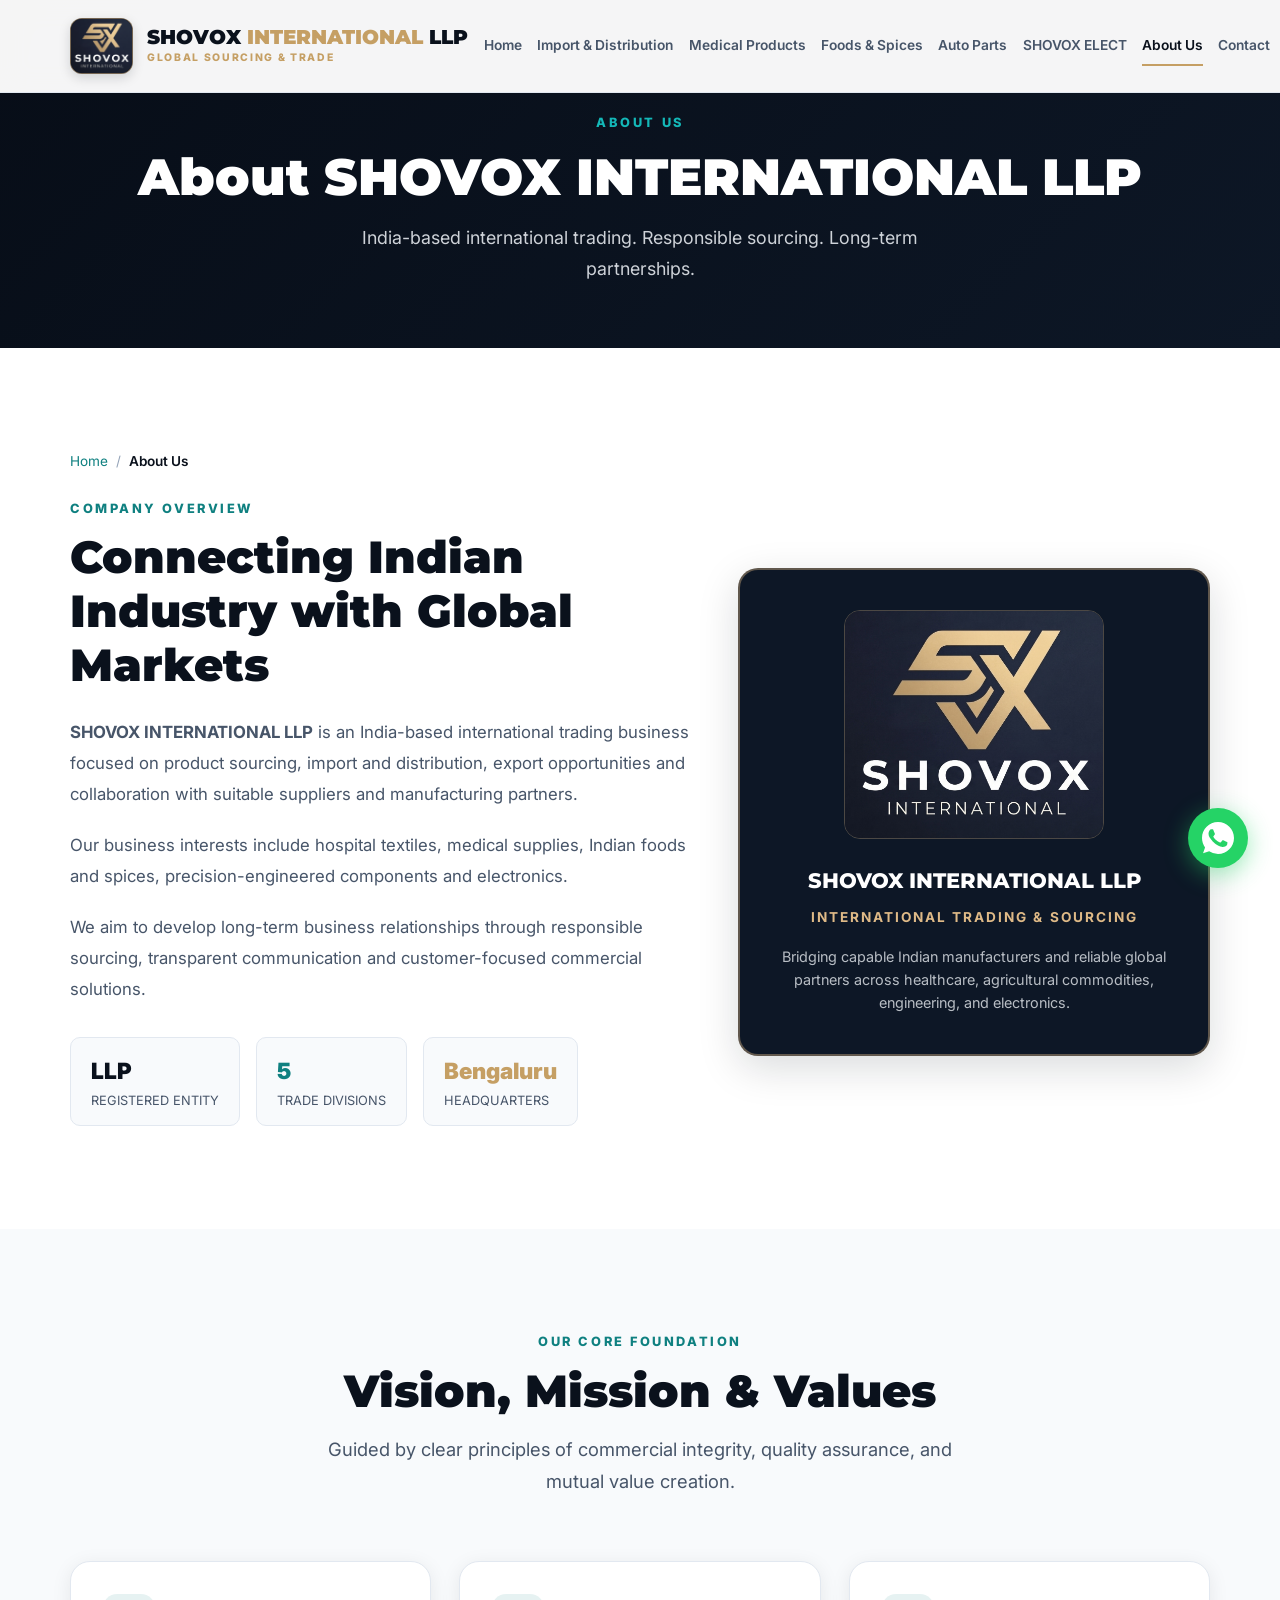
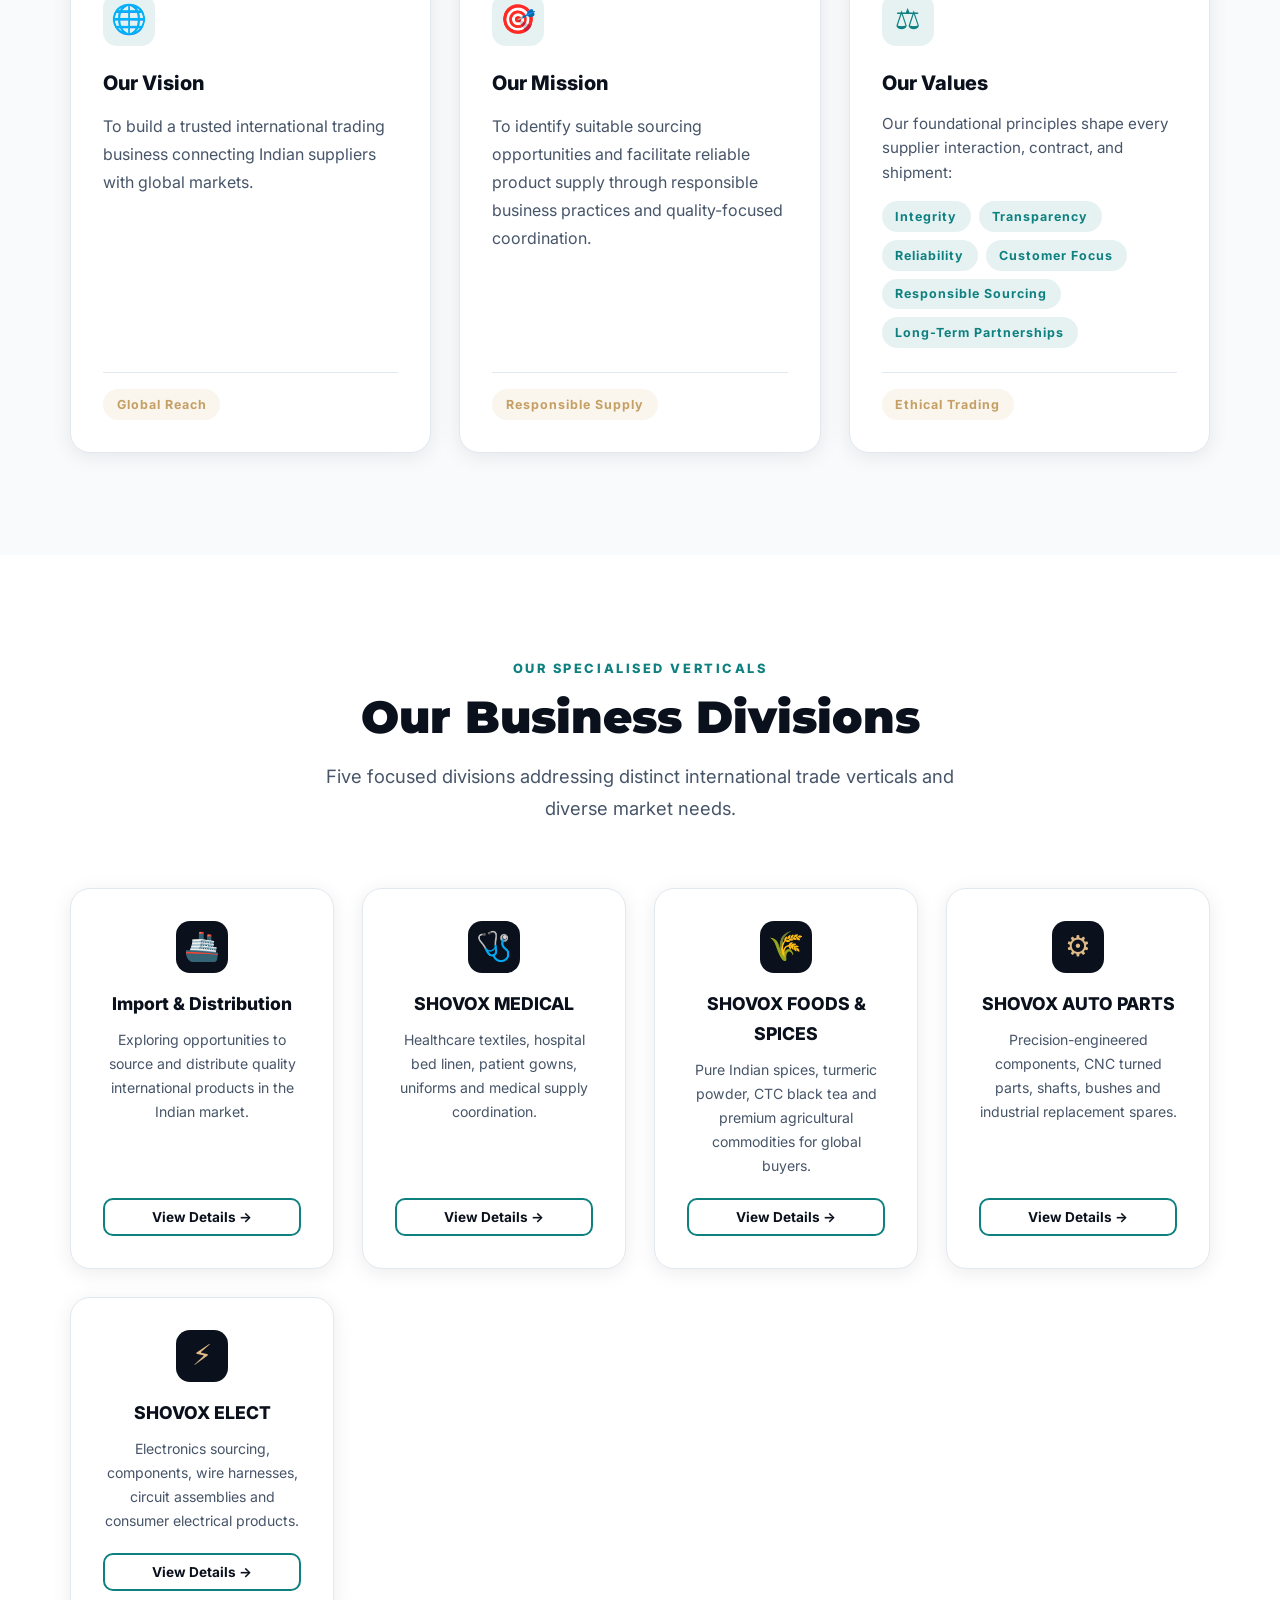
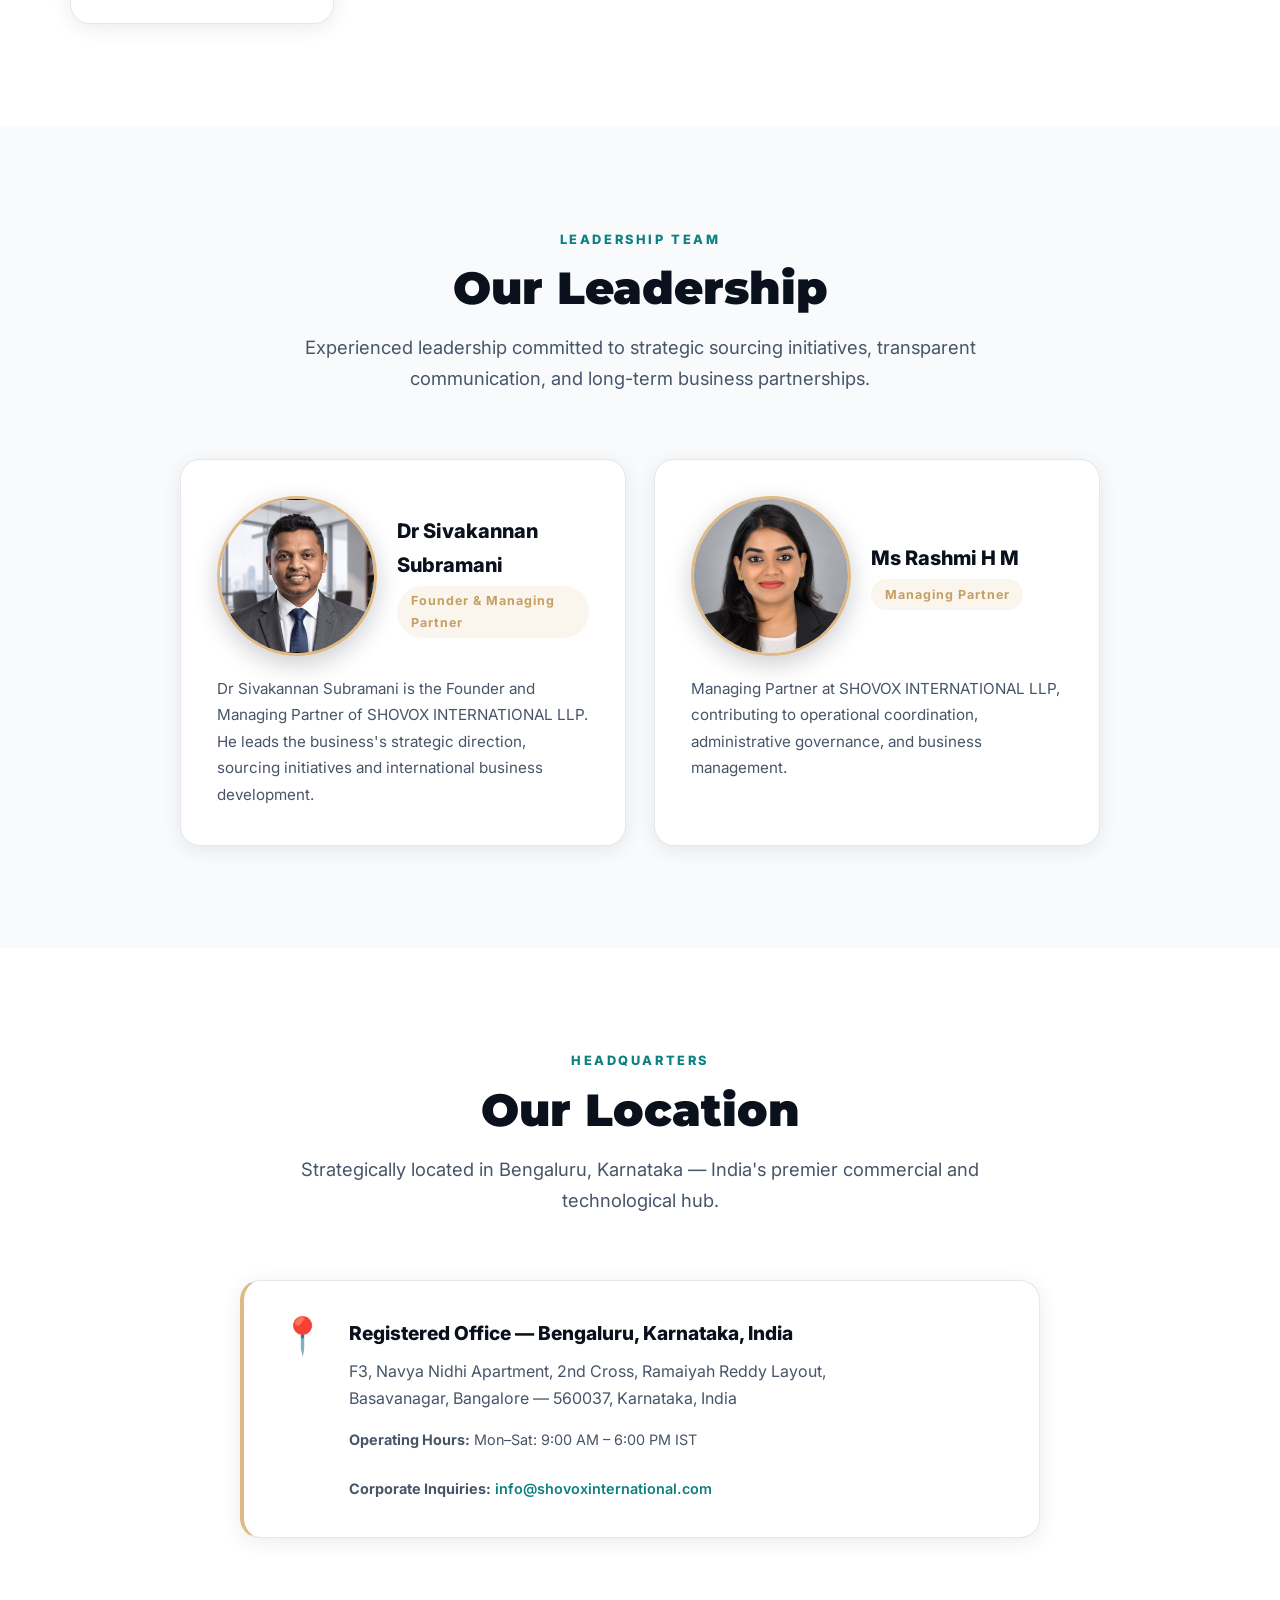
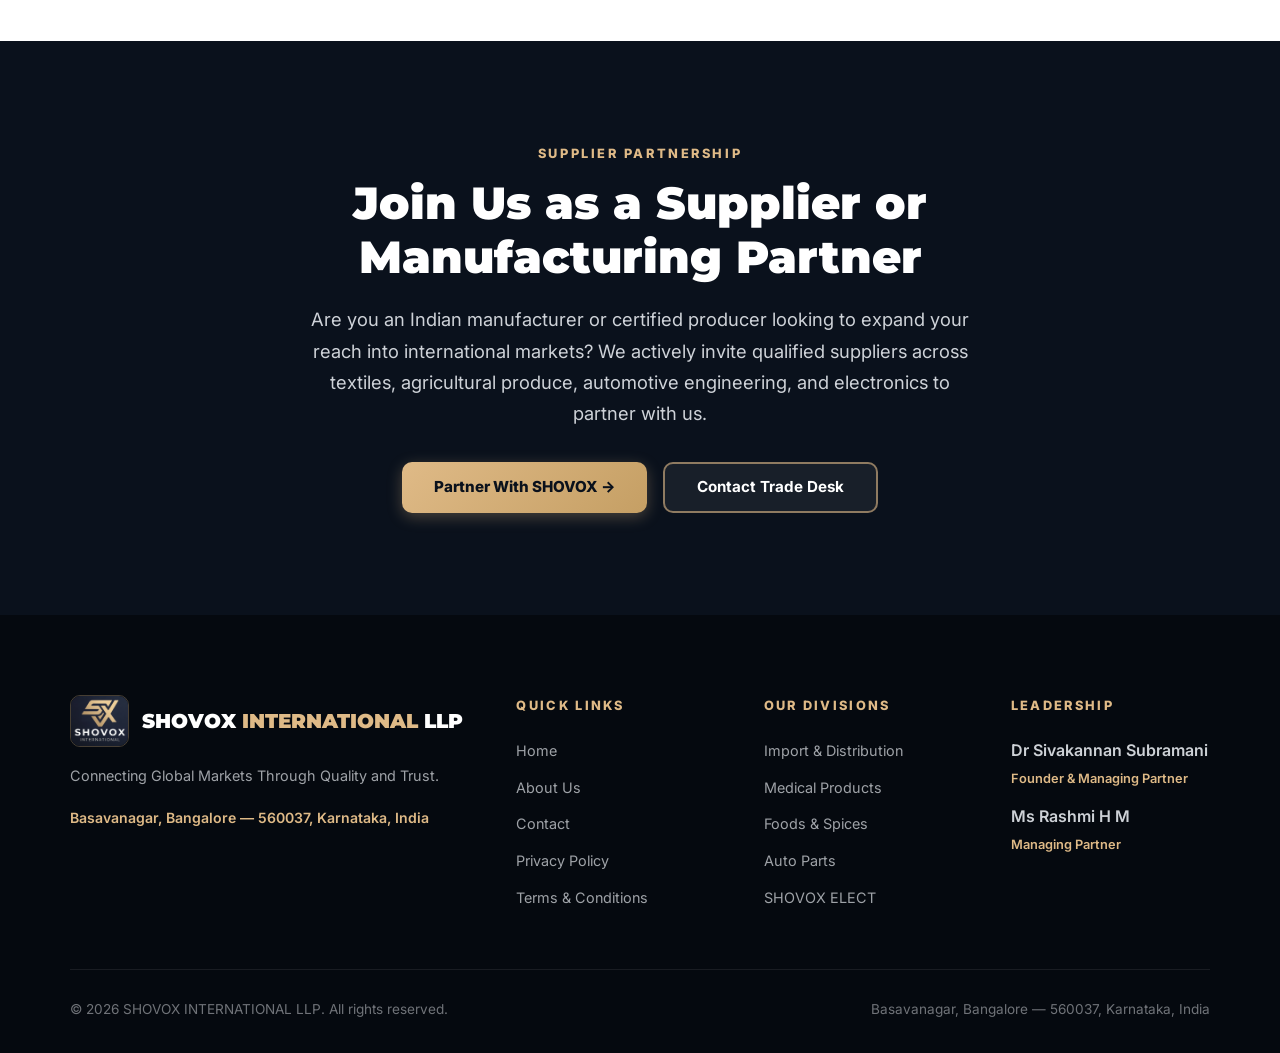
==== about.html @ bb46597d "Initial commit" ====
<!DOCTYPE html>
<html lang="en">
<head>
  <meta charset="UTF-8">
  <meta name="viewport" content="width=device-width, initial-scale=1.0">
  <title>About Us — SHOVOX INTERNATIONAL LLP | India-Based International Trading Business</title>
  <meta name="description" content="SHOVOX INTERNATIONAL LLP is an India-based international trading business focused on product sourcing, import and distribution, export opportunities and supplier collaboration.">
  <meta name="keywords" content="About Shovox, Shovox International LLP, international trading business India, Bangalore trading company, responsible sourcing, Dr Sivakannan Subramani, Rashmi H M">

  <!-- Open Graph -->
  <meta property="og:title" content="About Us — SHOVOX INTERNATIONAL LLP | India-Based International Trading Business">
  <meta property="og:description" content="SHOVOX INTERNATIONAL LLP is an India-based international trading business focused on product sourcing, import and distribution, export opportunities and supplier collaboration.">
  <meta property="og:type" content="website">
  <meta property="og:url" content="https://shovoxinternational.com/about.html">
  <meta property="og:image" content="https://shovoxinternational.com/assets/shovox_official_logo.png">
  <link rel="canonical" href="https://shovoxinternational.com/about.html">

  <!-- Favicon -->
  <link rel="icon" href="assets/shovox_official_logo.png" type="image/png">

  <!-- Google Fonts -->
  <link rel="preconnect" href="https://fonts.googleapis.com">
  <link rel="preconnect" href="https://fonts.gstatic.com" crossorigin>
  <link href="https://fonts.googleapis.com/css2?family=Cinzel:wght@600;700;800&family=Inter:wght@400;500;600;700;800;900&family=Montserrat:wght@600;700;800;900&display=swap" rel="stylesheet">

  <!-- Stylesheet -->
  <link rel="stylesheet" href="css/main.css">
</head>
<body>

  <!-- ==========================================================================
       HEADER & NAVIGATION
       ========================================================================== -->
  <header class="navbar" id="navbar">
    <div class="container">
      <a href="index.html" class="brand-logo" aria-label="SHOVOX INTERNATIONAL LLP Home">
        <img src="assets/shovox_official_logo.png" alt="SHOVOX INTERNATIONAL LLP Logo" class="brand-logo-img">
        <div class="brand-text">
          <span class="brand-name">SHOVOX <span>INTERNATIONAL</span> LLP</span>
          <span class="brand-tagline">Global Sourcing &amp; Trade</span>
        </div>
      </a>

      <nav aria-label="Main Navigation">
        <ul class="nav-links">
          <li><a href="index.html" data-i18n="nav.home">Home</a></li>
          <li><a href="import-distribution.html" data-i18n="nav.import">Import &amp; Distribution</a></li>
          <li><a href="medical.html" data-i18n="nav.medical">Medical Products</a></li>
          <li><a href="foods-spices.html" data-i18n="nav.foods">Foods &amp; Spices</a></li>
          <li><a href="auto-parts.html" data-i18n="nav.auto">Auto Parts</a></li>
          <li><a href="elect.html" data-i18n="nav.elect">SHOVOX ELECT</a></li>
          <li><a href="about.html" class="active" data-i18n="nav.about">About Us</a></li>
          <li><a href="contact.html" data-i18n="nav.contact">Contact</a></li>
        </ul>
      </nav>

      <div class="lang-selector" aria-label="Language Selector">
        <button class="lang-btn active" data-lang="en">EN</button>
        <button class="lang-btn" data-lang="ta" title="தமிழ்">தமிழ்</button>
        <button class="lang-btn" data-lang="hi" title="हिंदी">हिंदी</button>
        <button class="lang-btn" data-lang="ar" title="عربي">عربي</button>
        <button class="lang-btn" data-lang="kn" title="ಕನ್ನಡ">ಕನ್ನಡ</button>
      </div>

      <button class="hamburger" aria-label="Toggle Navigation">
        <span></span>
        <span></span>
        <span></span>
      </button>
    </div>
  </header>

  <!-- Mobile Navigation Overlay -->
  <div class="mobile-nav" aria-label="Mobile Navigation">
    <button class="mobile-nav-close" aria-label="Close Navigation">&times;</button>
    <a href="index.html" data-i18n="nav.home">Home</a>
    <a href="import-distribution.html" data-i18n="nav.import">Import &amp; Distribution</a>
    <a href="medical.html" data-i18n="nav.medical">Medical Products</a>
    <a href="foods-spices.html" data-i18n="nav.foods">Foods &amp; Spices</a>
    <a href="auto-parts.html" data-i18n="nav.auto">Auto Parts</a>
    <a href="elect.html" data-i18n="nav.elect">SHOVOX ELECT</a>
    <a href="about.html" class="active" data-i18n="nav.about">About Us</a>
    <a href="contact.html" data-i18n="nav.contact">Contact</a>
    <div class="lang-selector mt-2">
      <button class="lang-btn active" data-lang="en">EN</button>
      <button class="lang-btn" data-lang="ta" title="தமிழ்">தமிழ்</button>
      <button class="lang-btn" data-lang="hi" title="हिंदी">हिंदी</button>
      <button class="lang-btn" data-lang="ar" title="عربي">عربي</button>
      <button class="lang-btn" data-lang="kn" title="ಕನ್ನಡ">ಕನ್ನಡ</button>
    </div>
  </div>

  <main>
    <!-- ==========================================================================
         PAGE HERO
         ========================================================================== -->
    <section class="page-hero">
      <div class="container">
        <span class="eyebrow">ABOUT US</span>
        <h1>About SHOVOX INTERNATIONAL LLP</h1>
        <p>India-based international trading. Responsible sourcing. Long-term partnerships.</p>
      </div>
    </section>

    <!-- ==========================================================================
         COMPANY OVERVIEW
         ========================================================================== -->
    <section class="section">
      <div class="container">
        <nav class="breadcrumb" aria-label="Breadcrumb">
          <a href="index.html" data-i18n="nav.home">Home</a>
          <span class="breadcrumb-sep">/</span>
          <span style="color: var(--navy); font-weight: 600;">About Us</span>
        </nav>

        <div style="display: grid; grid-template-columns: 1.25fr 0.95fr; gap: 3rem; align-items: center;" class="hero-grid">
          <div>
            <span class="section-eyebrow">COMPANY OVERVIEW</span>
            <h2 class="section-title" style="text-align: left; margin-bottom: 1.5rem;">
              Connecting Indian Industry with Global Markets
            </h2>
            <div style="font-size: 1.05rem; color: var(--text-muted); line-height: 1.85; display: flex; flex-direction: column; gap: 1.25rem;">
              <p>
                <strong>SHOVOX INTERNATIONAL LLP</strong> is an India-based international trading business focused on product sourcing, import and distribution, export opportunities and collaboration with suitable suppliers and manufacturing partners.
              </p>
              <p>
                Our business interests include hospital textiles, medical supplies, Indian foods and spices, precision-engineered components and electronics.
              </p>
              <p>
                We aim to develop long-term business relationships through responsible sourcing, transparent communication and customer-focused commercial solutions.
              </p>
            </div>

            <div style="display: flex; gap: 1rem; margin-top: 2rem; flex-wrap: wrap;">
              <div style="background: var(--surface); padding: 0.85rem 1.25rem; border-radius: 10px; border: 1px solid var(--border);">
                <div style="font-size: 1.4rem; font-weight: 900; color: var(--navy);">LLP</div>
                <div style="font-size: 0.8rem; color: var(--text-muted); text-transform: uppercase;">Registered Entity</div>
              </div>
              <div style="background: var(--surface); padding: 0.85rem 1.25rem; border-radius: 10px; border: 1px solid var(--border);">
                <div style="font-size: 1.4rem; font-weight: 900; color: var(--teal);">5</div>
                <div style="font-size: 0.8rem; color: var(--text-muted); text-transform: uppercase;">Trade Divisions</div>
              </div>
              <div style="background: var(--surface); padding: 0.85rem 1.25rem; border-radius: 10px; border: 1px solid var(--border);">
                <div style="font-size: 1.4rem; font-weight: 900; color: var(--gold-dark);">Bengaluru</div>
                <div style="font-size: 0.8rem; color: var(--text-muted); text-transform: uppercase;">Headquarters</div>
              </div>
            </div>
          </div>

          <div style="text-align: center;">
            <div class="card" style="padding: 2.5rem; background: var(--navy-card); border: 2px solid rgba(223, 186, 135, 0.4); box-shadow: var(--shadow-lg); text-align: center;">
              <img src="assets/shovox_official_logo.png" alt="Shovox Official Logo" style="max-width: 260px; margin: 0 auto 1.5rem; border-radius: 16px; border: 1px solid rgba(223, 186, 135, 0.3);">
              <h3 style="color: var(--white); font-size: 1.3rem; margin-bottom: 0.5rem; font-family: var(--font-display);">
                SHOVOX INTERNATIONAL LLP
              </h3>
              <p style="color: var(--gold); font-size: 0.85rem; letter-spacing: 0.15em; text-transform: uppercase; font-weight: 700; margin-bottom: 1rem;">
                International Trading &amp; Sourcing
              </p>
              <p style="color: rgba(241, 245, 249, 0.75); font-size: 0.9rem; line-height: 1.6;">
                Bridging capable Indian manufacturers and reliable global partners across healthcare, agricultural commodities, engineering, and electronics.
              </p>
            </div>
          </div>
        </div>
      </div>
    </section>

    <!-- ==========================================================================
         VISION, MISSION, VALUES
         ========================================================================== -->
    <section class="section section-alt">
      <div class="container">
        <div class="section-header">
          <span class="section-eyebrow">OUR CORE FOUNDATION</span>
          <h2 class="section-title">Vision, Mission &amp; Values</h2>
          <p class="section-desc">
            Guided by clear principles of commercial integrity, quality assurance, and mutual value creation.
          </p>
        </div>

        <div class="cards-grid-3">

          <!-- Vision -->
          <div class="card" style="display: flex; flex-direction: column; justify-content: space-between;">
            <div>
              <div class="card-icon card-icon-teal" style="font-size: 1.8rem;">🌐</div>
              <h3 style="font-size: 1.25rem;">Our Vision</h3>
              <p style="margin-top: 0.75rem; font-size: 1rem; line-height: 1.75;">
                To build a trusted international trading business connecting Indian suppliers with global markets.
              </p>
            </div>
            <div style="margin-top: 1.5rem; padding-top: 1rem; border-top: 1px solid var(--border);">
              <span class="tag tag-gold">Global Reach</span>
            </div>
          </div>

          <!-- Mission -->
          <div class="card" style="display: flex; flex-direction: column; justify-content: space-between;">
            <div>
              <div class="card-icon card-icon-teal" style="font-size: 1.8rem;">🎯</div>
              <h3 style="font-size: 1.25rem;">Our Mission</h3>
              <p style="margin-top: 0.75rem; font-size: 1rem; line-height: 1.75;">
                To identify suitable sourcing opportunities and facilitate reliable product supply through responsible business practices and quality-focused coordination.
              </p>
            </div>
            <div style="margin-top: 1.5rem; padding-top: 1rem; border-top: 1px solid var(--border);">
              <span class="tag tag-gold">Responsible Supply</span>
            </div>
          </div>

          <!-- Values -->
          <div class="card" style="display: flex; flex-direction: column; justify-content: space-between;">
            <div>
              <div class="card-icon card-icon-teal" style="font-size: 1.8rem;">⚖️</div>
              <h3 style="font-size: 1.25rem;">Our Values</h3>
              <p style="margin-top: 0.75rem; font-size: 0.95rem; line-height: 1.6; color: var(--text-muted);">
                Our foundational principles shape every supplier interaction, contract, and shipment:
              </p>
              <div style="display: flex; flex-wrap: wrap; gap: 0.5rem; margin-top: 1rem;">
                <span class="tag">Integrity</span>
                <span class="tag">Transparency</span>
                <span class="tag">Reliability</span>
                <span class="tag">Customer Focus</span>
                <span class="tag">Responsible Sourcing</span>
                <span class="tag">Long-Term Partnerships</span>
              </div>
            </div>
            <div style="margin-top: 1.5rem; padding-top: 1rem; border-top: 1px solid var(--border);">
              <span class="tag tag-gold">Ethical Trading</span>
            </div>
          </div>

        </div>
      </div>
    </section>

    <!-- ==========================================================================
         OUR BUSINESS DIVISIONS
         ========================================================================== -->
    <section class="section">
      <div class="container">
        <div class="section-header">
          <span class="section-eyebrow">OUR SPECIALISED VERTICALS</span>
          <h2 class="section-title">Our Business Divisions</h2>
          <p class="section-desc">
            Five focused divisions addressing distinct international trade verticals and diverse market needs.
          </p>
        </div>

        <div class="cards-grid" style="grid-template-columns: repeat(auto-fill, minmax(220px, 1fr));">

          <!-- Division 1 -->
          <div class="card" style="text-align: center; display: flex; flex-direction: column; justify-content: space-between;">
            <div>
              <div class="card-icon card-icon-navy" style="margin: 0 auto 1rem; font-size: 1.8rem;">🚢</div>
              <h3>Import &amp; Distribution</h3>
              <p style="font-size: 0.88rem; margin-top: 0.5rem;">
                Exploring opportunities to source and distribute quality international products in the Indian market.
              </p>
            </div>
            <div style="margin-top: 1.25rem;">
              <a href="import-distribution.html" class="btn btn-sm btn-outline" style="color: var(--navy); border-color: var(--teal); width: 100%;">
                View Details &rarr;
              </a>
            </div>
          </div>

          <!-- Division 2 -->
          <div class="card" style="text-align: center; display: flex; flex-direction: column; justify-content: space-between;">
            <div>
              <div class="card-icon card-icon-navy" style="margin: 0 auto 1rem; font-size: 1.8rem;">🩺</div>
              <h3>SHOVOX MEDICAL</h3>
              <p style="font-size: 0.88rem; margin-top: 0.5rem;">
                Healthcare textiles, hospital bed linen, patient gowns, uniforms and medical supply coordination.
              </p>
            </div>
            <div style="margin-top: 1.25rem;">
              <a href="medical.html" class="btn btn-sm btn-outline" style="color: var(--navy); border-color: var(--teal); width: 100%;">
                View Details &rarr;
              </a>
            </div>
          </div>

          <!-- Division 3 -->
          <div class="card" style="text-align: center; display: flex; flex-direction: column; justify-content: space-between;">
            <div>
              <div class="card-icon card-icon-navy" style="margin: 0 auto 1rem; font-size: 1.8rem;">🌾</div>
              <h3>SHOVOX FOODS &amp; SPICES</h3>
              <p style="font-size: 0.88rem; margin-top: 0.5rem;">
                Pure Indian spices, turmeric powder, CTC black tea and premium agricultural commodities for global buyers.
              </p>
            </div>
            <div style="margin-top: 1.25rem;">
              <a href="foods-spices.html" class="btn btn-sm btn-outline" style="color: var(--navy); border-color: var(--teal); width: 100%;">
                View Details &rarr;
              </a>
            </div>
          </div>

          <!-- Division 4 -->
          <div class="card" style="text-align: center; display: flex; flex-direction: column; justify-content: space-between;">
            <div>
              <div class="card-icon card-icon-navy" style="margin: 0 auto 1rem; font-size: 1.8rem;">⚙️</div>
              <h3>SHOVOX AUTO PARTS</h3>
              <p style="font-size: 0.88rem; margin-top: 0.5rem;">
                Precision-engineered components, CNC turned parts, shafts, bushes and industrial replacement spares.
              </p>
            </div>
            <div style="margin-top: 1.25rem;">
              <a href="auto-parts.html" class="btn btn-sm btn-outline" style="color: var(--navy); border-color: var(--teal); width: 100%;">
                View Details &rarr;
              </a>
            </div>
          </div>

          <!-- Division 5 -->
          <div class="card" style="text-align: center; display: flex; flex-direction: column; justify-content: space-between;">
            <div>
              <div class="card-icon card-icon-navy" style="margin: 0 auto 1rem; font-size: 1.8rem;">⚡</div>
              <h3>SHOVOX ELECT</h3>
              <p style="font-size: 0.88rem; margin-top: 0.5rem;">
                Electronics sourcing, components, wire harnesses, circuit assemblies and consumer electrical products.
              </p>
            </div>
            <div style="margin-top: 1.25rem;">
              <a href="elect.html" class="btn btn-sm btn-outline" style="color: var(--navy); border-color: var(--teal); width: 100%;">
                View Details &rarr;
              </a>
            </div>
          </div>

        </div>
      </div>
    </section>

    <!-- ==========================================================================
         LEADERSHIP
         ========================================================================== -->
    <section class="section section-alt">
      <div class="container">
        <div class="section-header">
          <span class="section-eyebrow">LEADERSHIP TEAM</span>
          <h2 class="section-title">Our Leadership</h2>
          <p class="section-desc">
            Experienced leadership committed to strategic sourcing initiatives, transparent communication, and long-term business partnerships.
          </p>
        </div>

        <div style="max-width: 920px; margin: 0 auto;">
          <div class="cards-grid-2">

            <!-- Profile 1: Dr Sivakannan Subramani -->
            <div class="card" style="padding: 2.25rem; display: flex; flex-direction: column; align-items: flex-start; text-align: left;">
              <div style="display: flex; align-items: center; gap: 1.25rem; margin-bottom: 1.25rem; width: 100%;">
                <img src="assets/sivakannan_subramani.png" alt="Dr Sivakannan Subramani — Founder &amp; Managing Partner, SHOVOX INTERNATIONAL LLP" class="profile-photo" style="width:160px;height:160px;border-radius:50%;object-fit:cover;object-position:center top;border:3px solid #dfba87;box-shadow:0 8px 24px rgba(10,17,28,0.2);flex-shrink:0;">
                <div>
                  <h3 style="font-size: 1.25rem; margin-bottom: 0.25rem; color: var(--navy);">Dr Sivakannan Subramani</h3>
                  <span class="tag tag-gold" style="font-size: 0.78rem;">Founder &amp; Managing Partner</span>
                </div>
              </div>
              <p style="font-size: 0.95rem; line-height: 1.75; color: var(--text-muted);">
                Dr Sivakannan Subramani is the Founder and Managing Partner of SHOVOX INTERNATIONAL LLP. He leads the business's strategic direction, sourcing initiatives and international business development.
              </p>
            </div>

            <!-- Profile 2: Ms Rashmi H M -->
            <div class="card" style="padding: 2.25rem; display: flex; flex-direction: column; align-items: flex-start; text-align: left;">
              <div style="display: flex; align-items: center; gap: 1.25rem; margin-bottom: 1.25rem; width: 100%;">
                <img src="assets/rashmi_hm.jpg" alt="Ms Rashmi H M — Managing Partner, SHOVOX INTERNATIONAL LLP" class="profile-photo" style="width:160px;height:160px;border-radius:50%;object-fit:cover;object-position:center top;border:3px solid #dfba87;box-shadow:0 8px 24px rgba(10,17,28,0.2);flex-shrink:0;">
                <div>
                  <h3 style="font-size: 1.25rem; margin-bottom: 0.25rem; color: var(--navy);">Ms Rashmi H M</h3>
                  <span class="tag tag-gold" style="font-size: 0.78rem;">Managing Partner</span>
                </div>
              </div>
              <p style="font-size: 0.95rem; line-height: 1.75; color: var(--text-muted);">
                Managing Partner at SHOVOX INTERNATIONAL LLP, contributing to operational coordination, administrative governance, and business management.
              </p>
            </div>

          </div>
        </div>
      </div>
    </section>

    <!-- ==========================================================================
         LOCATION
         ========================================================================== -->
    <section class="section">
      <div class="container">
        <div class="section-header">
          <span class="section-eyebrow">HEADQUARTERS</span>
          <h2 class="section-title">Our Location</h2>
          <p class="section-desc">
            Strategically located in Bengaluru, Karnataka — India's premier commercial and technological hub.
          </p>
        </div>

        <div style="max-width: 800px; margin: 0 auto;">
          <div class="card" style="padding: 2.25rem; border-left: 4px solid var(--gold); display: flex; align-items: flex-start; gap: 1.5rem;">
            <div style="font-size: 2.25rem; line-height: 1; flex-shrink: 0;">📍</div>
            <div>
              <h3 style="font-size: 1.2rem; color: var(--navy); margin-bottom: 0.5rem;">
                Registered Office — Bengaluru, Karnataka, India
              </h3>
              <p style="font-size: 1rem; color: var(--text-muted); line-height: 1.7; margin-bottom: 1rem;">
                F3, Navya Nidhi Apartment, 2nd Cross, Ramaiyah Reddy Layout,<br>
                Basavanagar, Bangalore — 560037, Karnataka, India
              </p>
              <div style="display: flex; gap: 1.5rem; flex-wrap: wrap; font-size: 0.9rem; color: var(--text-muted);">
                <span><strong>Operating Hours:</strong> Mon–Sat: 9:00 AM – 6:00 PM IST</span>
                <span><strong>Corporate Inquiries:</strong> <a href="mailto:info@shovoxinternational.com" style="color: var(--teal); font-weight: 600;">info@shovoxinternational.com</a></span>
              </div>
            </div>
          </div>
        </div>
      </div>
    </section>

    <!-- ==========================================================================
         JOIN AS A SUPPLIER CTA
         ========================================================================== -->
    <section class="section section-dark" style="text-align: center;">
      <div class="container">
        <div style="max-width: 720px; margin: 0 auto;">
          <span class="section-eyebrow" style="color: var(--gold);">SUPPLIER PARTNERSHIP</span>
          <h2 class="section-title" style="color: var(--white); margin-bottom: 1.25rem;">
            Join Us as a Supplier or Manufacturing Partner
          </h2>
          <p class="section-desc" style="color: rgba(241, 245, 249, 0.85); margin-bottom: 2rem;">
            Are you an Indian manufacturer or certified producer looking to expand your reach into international markets? We actively invite qualified suppliers across textiles, agricultural produce, automotive engineering, and electronics to partner with us.
          </p>
          <div style="display: flex; justify-content: center; gap: 1rem; flex-wrap: wrap;">
            <a href="contact.html" class="btn btn-gold">
              Partner With SHOVOX &rarr;
            </a>
            <a href="contact.html" class="btn btn-outline">
              Contact Trade Desk
            </a>
          </div>
        </div>
      </div>
    </section>
  </main>

  <!-- ==========================================================================
       WHATSAPP FLOATING BUTTON
       ========================================================================== -->
  <a href="https://wa.me/919894117807?text=Hi%20Shovox%20International%2C%20I%20would%20like%20to%20learn%20more%20about%20your%20company."
     class="whatsapp-float"
     target="_blank"
     rel="noopener noreferrer"
     aria-label="Chat on WhatsApp">
    <svg viewBox="0 0 32 32" xmlns="http://www.w3.org/2000/svg">
      <path d="M16.004 0h-.008C7.174 0 0 7.176 0 16c0 3.5 1.128 6.744 3.046 9.378L1.054 31.29l6.118-1.958A15.9 15.9 0 0 0 16.004 32C24.826 32 32 24.822 32 16S24.826 0 16.004 0zm9.302 22.602c-.388 1.094-1.938 2.002-3.17 2.266-.844.18-1.946.322-5.66-1.216-4.754-1.968-7.81-6.792-8.046-7.108-.228-.316-1.9-2.53-1.9-4.826s1.2-3.426 1.628-3.894c.428-.468.934-.586 1.246-.586.312 0 .624.004.896.016.288.014.674-.108 1.054.804.388.934 1.322 3.23 1.438 3.462.116.232.194.502.038.81-.156.316-.232.512-.464.788-.232.278-.488.62-.696.832-.232.232-.474.484-.204.95.27.464 1.2 1.98 2.578 3.21 1.772 1.58 3.266 2.07 3.73 2.302.464.232.734.194 1.004-.116.27-.312 1.16-1.35 1.468-1.816.31-.468.618-.388 1.044-.232.428.156 2.716 1.282 3.18 1.514.464.232.774.35.89.542.116.194.116 1.094-.272 2.188z"/>
    </svg>
  </a>

  <!-- ==========================================================================
       FOOTER
       ========================================================================== -->
  <footer class="footer">
    <div class="container">
      <div class="footer-grid">

        <div class="footer-brand">
          <a href="index.html" class="brand-logo mb-2">
            <img src="assets/shovox_official_logo.png" alt="SHOVOX INTERNATIONAL LLP Logo" class="footer-brand-logo">
            <div class="brand-text">
              <span class="brand-name" style="color: var(--white);">SHOVOX <span style="color: var(--gold);">INTERNATIONAL</span> LLP</span>
            </div>
          </a>
          <p data-i18n="footer.tagline">
            Connecting Global Markets Through Quality and Trust. India-based international trading business focused on responsible sourcing and long-term partnerships.
          </p>
          <p style="margin-top: 1rem; color: var(--gold); font-size: 0.88rem; font-weight: 600;">
            Basavanagar, Bangalore — 560037, Karnataka, India
          </p>
        </div>

        <div class="footer-col">
          <h4 data-i18n="footer.quick_links">Quick Links</h4>
          <ul class="footer-links">
            <li><a href="index.html" data-i18n="nav.home">Home</a></li>
            <li><a href="about.html" data-i18n="nav.about">About Us</a></li>
            <li><a href="contact.html" data-i18n="nav.contact">Contact Us</a></li>
            <li><a href="privacy.html" data-i18n="footer.privacy">Privacy Policy</a></li>
            <li><a href="terms.html" data-i18n="footer.terms">Terms &amp; Conditions</a></li>
          </ul>
        </div>

        <div class="footer-col">
          <h4 data-i18n="footer.divisions_label">Our Divisions</h4>
          <ul class="footer-links">
            <li><a href="import-distribution.html" data-i18n="nav.import">Import &amp; Distribution</a></li>
            <li><a href="medical.html" data-i18n="nav.medical">SHOVOX MEDICAL</a></li>
            <li><a href="foods-spices.html" data-i18n="nav.foods">SHOVOX FOODS &amp; SPICES</a></li>
            <li><a href="auto-parts.html" data-i18n="nav.auto">SHOVOX AUTO PARTS</a></li>
            <li><a href="elect.html" data-i18n="nav.elect">SHOVOX ELECT</a></li>
          </ul>
        </div>

        <div class="footer-col">
          <h4 data-i18n="footer.leadership">Leadership</h4>
          <ul class="footer-links">
            <li style="color: rgba(241, 245, 249, 0.85); font-weight: 600;">
              Dr Sivakannan Subramani<br>
              <span style="font-size: 0.8rem; color: var(--gold);" data-i18n="footer.founder">Founder &amp; Managing Partner</span>
            </li>
            <li style="color: rgba(241, 245, 249, 0.85); font-weight: 600; margin-top: 0.75rem;">
              Ms Rashmi H M<br>
              <span style="font-size: 0.8rem; color: var(--gold);" data-i18n="footer.partner">Managing Partner</span>
            </li>
          </ul>
        </div>

      </div>

      <div class="footer-bottom">
        <p>&copy; <span id="year"></span> <span data-i18n="footer.copyright">SHOVOX INTERNATIONAL LLP. All rights reserved.</span></p>
        <p>Basavanagar, Bangalore — 560037, Karnataka, India</p>
      </div>
    </div>
  </footer>

  <!-- ==========================================================================
       SCRIPTS
       ========================================================================== -->
  <script src="js/i18n.js"></script>
  <script src="js/nav.js"></script>
  <script src="js/forms.js"></script>
  <script>
    document.getElementById('year').textContent = new Date().getFullYear();
  </script>
</body>
</html>
---- css/main.css ----
/* ==========================================================================
   SHOVOX INTERNATIONAL LLP — Shared Stylesheet (main.css)
   ========================================================================== */

:root {
  --navy: #0a111c;
  --navy-card: #0d1726;
  --navy-light: #111f33;
  --gold: #dfba87;
  --gold-dark: #c59f64;
  --gold-light: #f3e3cc;
  --teal: #0f8080;
  --teal-light: #14b8b8;
  --white: #ffffff;
  --bg: #ffffff;
  --surface: #f8fafc;
  --surface-sub: #f1f5f9;
  --border: #e2e8f0;
  --text: #0a111c;
  --text-muted: #475569;
  --text-light: #94a3b8;
  --green: #22c55e;
  --font-sans: 'Inter', system-ui, -apple-system, sans-serif;
  --font-display: 'Montserrat', 'Inter', sans-serif;
  --max-width: 1220px;
  --section-py: clamp(4rem, 8vw, 7rem);
  --radius: 12px;
  --radius-lg: 20px;
  --shadow: 0 4px 20px rgba(10, 17, 28, 0.08);
  --shadow-lg: 0 12px 40px rgba(10, 17, 28, 0.15);
}

/* ==========================================================================
   RESET & BASE
   ========================================================================== */
*, *::before, *::after {
  box-sizing: border-box;
  margin: 0;
  padding: 0;
}

html {
  scroll-behavior: smooth;
}

body {
  font-family: var(--font-sans);
  color: var(--text);
  background-color: var(--bg);
  line-height: 1.7;
  -webkit-font-smoothing: antialiased;
  -moz-osx-font-smoothing: grayscale;
}

img {
  max-width: 100%;
  display: block;
}

a {
  color: inherit;
  text-decoration: none;
}

.container {
  max-width: var(--max-width);
  margin: 0 auto;
  padding-inline: clamp(1.25rem, 4vw, 2.5rem);
  width: 100%;
}

/* ==========================================================================
   RTL SUPPORT FOR ARABIC
   ========================================================================== */
[dir="rtl"] {
  text-align: right;
}

[dir="rtl"] .nav-links {
  flex-direction: row-reverse;
}

[dir="rtl"] .hero-grid {
  direction: rtl;
}

[dir="rtl"] .disclaimer {
  border-left: none;
  border-right: 4px solid var(--teal);
  border-radius: 8px 0 0 8px;
}

[dir="rtl"] .dropdown-menu {
  left: auto;
  right: 0;
}

[dir="rtl"] .nav-links a::after {
  left: auto;
  right: 0;
}

/* ==========================================================================
   NAVBAR
   ========================================================================== */
.navbar {
  position: fixed;
  inset-inline: 0;
  top: 0;
  z-index: 1000;
  background: rgba(255, 255, 255, 0.96);
  backdrop-filter: blur(14px);
  -webkit-backdrop-filter: blur(14px);
  border-bottom: 1.5px solid var(--border);
  transition: all 0.3s ease;
}

.navbar.scrolled {
  box-shadow: 0 6px 24px rgba(10, 17, 28, 0.08);
  background: rgba(255, 255, 255, 0.99);
}

.navbar .container {
  display: flex;
  align-items: center;
  justify-content: space-between;
  height: 92px;
  gap: 1rem;
}

.brand-logo {
  display: flex;
  gap: 0.85rem;
  align-items: center;
  text-decoration: none;
  flex-shrink: 0;
}

.brand-logo-img {
  height: 56px;
  width: auto;
  object-fit: contain;
  border-radius: 12px;
  border: 1.5px solid rgba(223, 186, 135, 0.5);
  box-shadow: 0 4px 12px rgba(10, 17, 28, 0.15);
  background: var(--navy);
  flex-shrink: 0;
}

.brand-text {
  display: flex;
  flex-direction: column;
}

.brand-name {
  font-family: var(--font-display);
  font-size: 1.25rem;
  font-weight: 900;
  color: var(--navy);
  line-height: 1.15;
  white-space: nowrap;
}

.brand-name span {
  color: var(--gold-dark);
}

.brand-tagline {
  font-size: 0.65rem;
  font-weight: 800;
  letter-spacing: 0.16em;
  text-transform: uppercase;
  color: var(--gold-dark);
  white-space: nowrap;
}

.nav-links {
  display: flex;
  list-style: none;
  gap: clamp(0.75rem, 1.2vw, 1.5rem);
  align-items: center;
  margin: 0;
  padding: 0;
}

.nav-links a {
  font-size: 0.86rem;
  font-weight: 600;
  color: var(--text-muted);
  transition: color 0.2s ease;
  position: relative;
  display: inline-block;
  padding: 0.25rem 0;
  white-space: nowrap;
}

.nav-links a::after {
  content: '';
  position: absolute;
  bottom: -4px;
  left: 0;
  width: 0;
  height: 2px;
  background: var(--gold-dark);
  transition: width 0.25s ease;
}

.nav-links a:hover,
.nav-links a.active {
  color: var(--navy);
}

.nav-links a:hover::after,
.nav-links a.active::after {
  width: 100%;
}

.nav-cta {
  display: inline-flex;
  align-items: center;
  padding: 0.7rem 1.5rem !important;
  font-weight: 700 !important;
  border-radius: 10px;
  background: linear-gradient(135deg, #111f33, #0a111c) !important;
  color: var(--gold) !important;
  border: 1px solid rgba(223, 186, 135, 0.4);
  transition: transform 0.2s, box-shadow 0.2s !important;
}

.nav-cta::after {
  display: none !important;
}

.nav-cta:hover {
  transform: translateY(-2px);
  box-shadow: 0 4px 15px rgba(10, 17, 28, 0.2);
}

/* Dropdown */
.nav-item.has-dropdown {
  position: relative;
}

.dropdown-menu {
  position: absolute;
  top: 100%;
  left: 0;
  background: var(--white);
  border-radius: 12px;
  box-shadow: var(--shadow-lg);
  min-width: 200px;
  padding: 0.5rem 0;
  opacity: 0;
  visibility: hidden;
  transform: translateY(8px);
  transition: opacity 0.2s ease, transform 0.2s ease, visibility 0.2s ease;
  list-style: none;
  border: 1px solid var(--border);
  z-index: 100;
}

.nav-item.has-dropdown:hover .dropdown-menu {
  opacity: 1;
  visibility: visible;
  transform: translateY(0);
}

.dropdown-menu li a {
  display: block;
  padding: 0.6rem 1.25rem;
  color: var(--text);
  font-size: 0.88rem;
  font-weight: 500;
}

.dropdown-menu li a:hover {
  background: var(--surface);
  color: var(--teal);
}

/* Language selector */
.lang-selector {
  display: flex;
  gap: 0.2rem;
  align-items: center;
  flex-shrink: 0;
}

.lang-btn {
  font-size: 0.78rem;
  font-weight: 700;
  padding: 0.25rem 0.5rem;
  border-radius: 6px;
  border: 1px solid var(--border);
  background: transparent;
  cursor: pointer;
  color: var(--text-muted);
  transition: all 0.2s ease;
  white-space: nowrap;
}

.lang-btn.active,
.lang-btn:hover {
  background: var(--navy);
  color: var(--gold);
  border-color: var(--navy);
}

/* Hamburger */
.hamburger {
  display: none;
  flex-direction: column;
  gap: 5px;
  background: none;
  border: none;
  cursor: pointer;
  padding: 6px;
}

.hamburger span {
  display: block;
  width: 24px;
  height: 2px;
  background: var(--navy);
  border-radius: 2px;
  transition: 0.3s ease;
}

/* Mobile Nav */
.mobile-nav {
  display: none;
  position: fixed;
  inset: 0;
  background: var(--navy);
  z-index: 999;
  flex-direction: column;
  align-items: center;
  justify-content: center;
  gap: 2rem;
  padding: 2rem;
}

.mobile-nav.open {
  display: flex;
}

.mobile-nav a {
  font-size: 1.4rem;
  font-weight: 700;
  color: var(--gold);
  text-decoration: none;
  transition: color 0.2s ease;
}

.mobile-nav a:hover,
.mobile-nav a.active {
  color: var(--white);
}

.mobile-nav-close {
  position: absolute;
  top: 1.5rem;
  right: 1.5rem;
  background: none;
  border: none;
  color: var(--gold);
  font-size: 2rem;
  cursor: pointer;
  line-height: 1;
}

/* ==========================================================================
   HERO SECTION
   ========================================================================== */
.hero {
  min-height: 90vh;
  display: flex;
  align-items: center;
  background: radial-gradient(circle at 80% 20%, rgba(15, 128, 128, 0.15) 0%, transparent 50%),
              radial-gradient(circle at 20% 80%, rgba(223, 186, 135, 0.1) 0%, transparent 40%),
              linear-gradient(135deg, #070d17, #0d1726, #0a111c);
  padding-top: 120px;
  padding-bottom: 80px;
  position: relative;
  overflow: hidden;
}

.hero-decor {
  position: absolute;
  border-radius: 50%;
  filter: blur(100px);
  opacity: 0.2;
  pointer-events: none;
}

.hero-grid {
  display: grid;
  grid-template-columns: 1.2fr 1fr;
  gap: 3rem;
  align-items: center;
  position: relative;
  z-index: 2;
}

.hero-badge {
  inline-size: fit-content;
  display: inline-flex;
  align-items: center;
  gap: 0.5rem;
  padding: 0.45rem 1.15rem;
  background: rgba(255, 255, 255, 0.08);
  border: 1.5px solid rgba(223, 186, 135, 0.4);
  border-radius: 100px;
  font-size: 0.85rem;
  font-weight: 600;
  color: #fdfaf7;
  margin-bottom: 1.75rem;
}

.hero-badge .dot {
  width: 8px;
  height: 8px;
  background: #22c55e;
  border-radius: 50%;
  box-shadow: 0 0 10px #22c55e;
  animation: pulse 2s infinite;
}

@keyframes pulse {
  0%, 100% {
    opacity: 1;
    transform: scale(1);
  }
  50% {
    opacity: 0.4;
    transform: scale(0.85);
  }
}

.hero-subhead {
  font-size: clamp(0.95rem, 1.5vw, 1.15rem);
  font-weight: 800;
  letter-spacing: 0.16em;
  text-transform: uppercase;
  color: var(--gold);
  margin-bottom: 0.5rem;
}

.hero h1 {
  font-family: var(--font-display);
  font-size: clamp(2.5rem, 5vw, 4rem);
  font-weight: 900;
  color: var(--white);
  line-height: 1.1;
  margin-bottom: 1.5rem;
}

.hero h1 .highlight {
  background: linear-gradient(135deg, #fff 30%, var(--gold) 100%);
  -webkit-background-clip: text;
  -webkit-text-fill-color: transparent;
}

.hero p {
  font-size: clamp(1rem, 1.6vw, 1.18rem);
  color: rgba(241, 245, 249, 0.9);
  line-height: 1.8;
  margin-bottom: 2.5rem;
}

.hero-actions {
  display: flex;
  flex-wrap: wrap;
  gap: 1.25rem;
}

.hero-showcase {
  display: flex;
  flex-direction: column;
  align-items: center;
  justify-content: center;
}

.hero-logo-card {
  background: #0d1726;
  border: 2px solid rgba(223, 186, 135, 0.5);
  border-radius: 28px;
  padding: 2rem;
  box-shadow: 0 24px 60px rgba(0, 0, 0, 0.5);
  text-align: center;
}

.hero-logo-img {
  width: 100%;
  max-width: 320px;
  border-radius: 16px;
  margin: 0 auto 1rem;
  display: block;
}

/* ==========================================================================
   BUTTONS
   ========================================================================== */
.btn {
  display: inline-flex;
  align-items: center;
  justify-content: center;
  gap: 0.5rem;
  padding: 0.9rem 2rem;
  font-size: 0.95rem;
  font-weight: 700;
  border: none;
  border-radius: 10px;
  cursor: pointer;
  transition: transform 0.2s ease, box-shadow 0.2s ease, background 0.2s ease, color 0.2s ease;
  text-decoration: none;
  line-height: 1.2;
}

.btn:hover {
  transform: translateY(-2px);
}

.btn-primary {
  background: linear-gradient(135deg, #fff, #f1f5f9);
  color: var(--navy);
  box-shadow: 0 4px 20px rgba(0, 0, 0, 0.25);
}

.btn-primary:hover {
  box-shadow: 0 8px 25px rgba(0, 0, 0, 0.3);
}

.btn-gold {
  background: linear-gradient(135deg, var(--gold), var(--gold-dark));
  color: var(--navy);
  font-weight: 800;
  box-shadow: 0 4px 15px rgba(223, 186, 135, 0.3);
}

.btn-gold:hover {
  box-shadow: 0 6px 20px rgba(223, 186, 135, 0.45);
}

.btn-outline {
  background: rgba(255, 255, 255, 0.06);
  color: var(--white);
  border: 2px solid rgba(223, 186, 135, 0.6);
}

.btn-outline:hover {
  background: rgba(223, 186, 135, 0.15);
  border-color: var(--gold);
}

.btn-navy {
  background: var(--navy);
  color: var(--gold);
  border: 1px solid rgba(223, 186, 135, 0.3);
}

.btn-navy:hover {
  background: var(--navy-light);
  border-color: var(--gold);
}

.btn-teal {
  background: var(--teal);
  color: var(--white);
}

.btn-teal:hover {
  background: var(--teal-light);
}

.btn-sm {
  padding: 0.55rem 1.25rem;
  font-size: 0.85rem;
}

/* ==========================================================================
   SECTION STYLES
   ========================================================================== */
.section {
  padding: var(--section-py) 0;
}

.section-alt {
  background-color: var(--surface);
}

.section-dark {
  background-color: var(--navy);
  color: var(--white);
}

.section-header {
  text-align: center;
  margin-bottom: clamp(2.5rem, 5vw, 4rem);
}

.section-eyebrow {
  font-size: 0.8rem;
  font-weight: 800;
  letter-spacing: 0.2em;
  text-transform: uppercase;
  color: var(--teal);
  margin-bottom: 0.75rem;
  display: block;
}

.section-title {
  font-family: var(--font-display);
  font-size: clamp(1.9rem, 3.5vw, 3rem);
  font-weight: 900;
  color: var(--navy);
  line-height: 1.2;
  margin-bottom: 1rem;
}

.section-dark .section-title {
  color: var(--white);
}

.section-desc {
  font-size: clamp(1rem, 1.6vw, 1.15rem);
  color: var(--text-muted);
  max-width: 680px;
  margin: 0 auto;
}

.section-dark .section-desc {
  color: rgba(241, 245, 249, 0.8);
}

/* ==========================================================================
   CARDS
   ========================================================================== */
.cards-grid {
  display: grid;
  grid-template-columns: repeat(auto-fill, minmax(280px, 1fr));
  gap: 1.75rem;
}

.cards-grid-2 {
  display: grid;
  grid-template-columns: repeat(auto-fill, minmax(360px, 1fr));
  gap: 1.75rem;
}

.cards-grid-3 {
  display: grid;
  grid-template-columns: repeat(3, 1fr);
  gap: 1.75rem;
}

.card {
  background: var(--white);
  border-radius: var(--radius-lg);
  border: 1px solid var(--border);
  padding: 2rem;
  box-shadow: var(--shadow);
  transition: transform 0.25s ease, box-shadow 0.25s ease;
}

.card:hover {
  transform: translateY(-4px);
  box-shadow: var(--shadow-lg);
}

.card-icon {
  width: 52px;
  height: 52px;
  border-radius: 14px;
  display: flex;
  align-items: center;
  justify-content: center;
  margin-bottom: 1.25rem;
  font-size: 1.6rem;
}

.card-icon-navy {
  background: var(--navy);
  color: var(--gold);
}

.card-icon-teal {
  background: rgba(15, 128, 128, 0.1);
  color: var(--teal);
}

.card-icon-gold {
  background: rgba(223, 186, 135, 0.15);
  color: var(--gold-dark);
}

.card h3 {
  font-size: 1.1rem;
  font-weight: 800;
  color: var(--navy);
  margin-bottom: 0.6rem;
}

.card p {
  font-size: 0.92rem;
  color: var(--text-muted);
  line-height: 1.7;
}

.division-card {
  background: var(--navy-card);
  border: 1.5px solid rgba(223, 186, 135, 0.3);
  border-radius: var(--radius-lg);
  padding: 2rem;
  text-align: center;
  transition: all 0.3s ease;
}

.division-card:hover {
  border-color: var(--gold);
  transform: translateY(-5px);
  box-shadow: 0 20px 50px rgba(0, 0, 0, 0.4);
}

.division-card h3 {
  color: var(--white);
  margin-bottom: 0.5rem;
  font-size: 1.2rem;
  font-weight: 800;
}

.division-card p {
  color: rgba(241, 245, 249, 0.75);
  font-size: 0.9rem;
  line-height: 1.6;
}

.product-card {
  background: var(--white);
  border-radius: var(--radius);
  border: 1px solid var(--border);
  padding: 1.5rem;
  box-shadow: var(--shadow);
  transition: all 0.25s ease;
}

.product-card:hover {
  transform: translateY(-3px);
  box-shadow: var(--shadow-lg);
  border-color: rgba(15, 128, 128, 0.3);
}

.product-card .product-category {
  font-size: 0.75rem;
  font-weight: 800;
  letter-spacing: 0.18em;
  text-transform: uppercase;
  color: var(--teal);
  margin-bottom: 0.5rem;
  display: block;
}

.product-card h3 {
  font-size: 1rem;
  font-weight: 700;
  color: var(--navy);
  margin-bottom: 0.5rem;
}

.product-card p {
  font-size: 0.88rem;
  color: var(--text-muted);
  margin-bottom: 1rem;
  line-height: 1.6;
}

/* ==========================================================================
   STATS BAR
   ========================================================================== */
.stats-bar {
  background: var(--navy);
  padding: 3rem 0;
  border-top: 1px solid rgba(223, 186, 135, 0.2);
  border-bottom: 1px solid rgba(223, 186, 135, 0.2);
}

.stats-grid {
  display: grid;
  grid-template-columns: repeat(4, 1fr);
  gap: 1rem;
  text-align: center;
}

.stat-number {
  font-size: clamp(2rem, 3.5vw, 2.8rem);
  font-weight: 900;
  color: var(--gold);
  line-height: 1.1;
  margin-bottom: 0.25rem;
}

.stat-label {
  font-size: 0.85rem;
  color: rgba(241, 245, 249, 0.7);
  text-transform: uppercase;
  letter-spacing: 0.12em;
}

/* ==========================================================================
   FORMS
   ========================================================================== */
.form-grid {
  display: grid;
  grid-template-columns: repeat(2, 1fr);
  gap: 1.25rem;
}

.form-group {
  display: flex;
  flex-direction: column;
  gap: 0.4rem;
}

.form-group.full {
  grid-column: 1 / -1;
}

label {
  font-size: 0.85rem;
  font-weight: 600;
  color: var(--navy);
}

input,
select,
textarea {
  width: 100%;
  padding: 0.75rem 1rem;
  border: 1.5px solid var(--border);
  border-radius: 8px;
  font-size: 0.93rem;
  font-family: inherit;
  color: var(--text);
  background: var(--white);
  transition: border-color 0.2s ease, box-shadow 0.2s ease;
  outline: none;
}

input:focus,
select:focus,
textarea:focus {
  border-color: var(--teal);
  box-shadow: 0 0 0 3px rgba(15, 128, 128, 0.1);
}

textarea {
  min-height: 120px;
  resize: vertical;
}

.form-note {
  font-size: 0.82rem;
  color: var(--text-muted);
  margin-top: 0.75rem;
  line-height: 1.5;
}

.form-success {
  display: none;
  background: rgba(34, 197, 94, 0.1);
  border: 1px solid rgba(34, 197, 94, 0.3);
  border-radius: 8px;
  padding: 1rem;
  color: #166534;
  font-weight: 600;
  margin-bottom: 1rem;
}

.form-error {
  display: none;
  background: rgba(239, 68, 68, 0.08);
  border: 1px solid rgba(239, 68, 68, 0.2);
  border-radius: 8px;
  padding: 1rem;
  color: #991b1b;
  font-weight: 600;
  margin-bottom: 1rem;
}

/* ==========================================================================
   PAGE HERO (INTERIOR PAGES)
   ========================================================================== */
.page-hero {
  background: linear-gradient(135deg, #070d17, #0d1726);
  padding: 7rem 0 4rem;
  text-align: center;
  position: relative;
}

.page-hero .eyebrow {
  font-size: 0.8rem;
  font-weight: 800;
  letter-spacing: 0.2em;
  text-transform: uppercase;
  color: var(--teal-light);
  margin-bottom: 0.75rem;
  display: block;
}

.page-hero h1 {
  font-family: var(--font-display);
  font-size: clamp(2rem, 4vw, 3.2rem);
  font-weight: 900;
  color: var(--white);
  margin-bottom: 1rem;
  line-height: 1.2;
}

.page-hero p {
  font-size: clamp(0.95rem, 1.5vw, 1.12rem);
  color: rgba(241, 245, 249, 0.85);
  max-width: 650px;
  margin: 0 auto;
  line-height: 1.7;
}

/* ==========================================================================
   FOOTER
   ========================================================================== */
.footer {
  background: #05090f;
  color: rgba(241, 245, 249, 0.8);
  padding: 5rem 0 2rem;
}

.footer-grid {
  display: grid;
  grid-template-columns: 2fr repeat(3, 1fr);
  gap: 3rem;
}

.footer-brand p {
  font-size: 0.9rem;
  line-height: 1.8;
  color: rgba(241, 245, 249, 0.65);
  margin-top: 0.75rem;
}

.footer h4 {
  font-size: 0.8rem;
  font-weight: 800;
  letter-spacing: 0.18em;
  text-transform: uppercase;
  color: var(--gold);
  margin-bottom: 1.25rem;
}

.footer-links {
  list-style: none;
}

.footer-links li {
  margin-bottom: 0.6rem;
}

.footer-links a {
  font-size: 0.9rem;
  color: rgba(241, 245, 249, 0.65);
  transition: color 0.2s ease;
}

.footer-links a:hover {
  color: var(--gold);
}

.footer-bottom {
  border-top: 1px solid rgba(255, 255, 255, 0.08);
  margin-top: 3rem;
  padding-top: 1.75rem;
  display: flex;
  justify-content: space-between;
  align-items: center;
  flex-wrap: wrap;
  gap: 1rem;
}

.footer-bottom p {
  font-size: 0.85rem;
  color: rgba(241, 245, 249, 0.45);
}

.footer-brand-logo {
  height: 52px;
  width: auto;
  border-radius: 10px;
  border: 1px solid rgba(223, 186, 135, 0.3);
}

/* ==========================================================================
   WHATSAPP FLOAT
   ========================================================================== */
.whatsapp-float {
  position: fixed;
  bottom: 2rem;
  right: 2rem;
  z-index: 500;
  width: 60px;
  height: 60px;
  background: #25D366;
  border-radius: 50%;
  display: flex;
  align-items: center;
  justify-content: center;
  box-shadow: 0 6px 24px rgba(37, 211, 102, 0.45);
  text-decoration: none;
  transition: transform 0.3s ease;
}

.whatsapp-float:hover {
  transform: scale(1.12);
}

.whatsapp-float svg {
  width: 32px;
  height: 32px;
  fill: var(--white);
}

/* ==========================================================================
   UTILITIES
   ========================================================================== */
.text-center { text-align: center; }
.text-gold { color: var(--gold); }
.text-teal { color: var(--teal); }
.text-navy { color: var(--navy); }
.bg-navy { background-color: var(--navy); }

.mb-0 { margin-bottom: 0; }
.mb-1 { margin-bottom: 0.5rem; }
.mb-2 { margin-bottom: 1rem; }
.mb-3 { margin-bottom: 1.5rem; }
.mb-4 { margin-bottom: 2rem; }
.mt-2 { margin-top: 1rem; }

.d-flex { display: flex; }
.gap-1 { gap: 0.5rem; }
.flex-wrap { flex-wrap: wrap; }
.align-center { align-items: center; }

.disclaimer {
  background: rgba(15, 128, 128, 0.07);
  border-left: 4px solid var(--teal);
  border-radius: 0 8px 8px 0;
  padding: 1rem 1.25rem;
  font-size: 0.88rem;
  color: var(--text-muted);
  margin-top: 2rem;
  line-height: 1.6;
}

.tag {
  display: inline-flex;
  align-items: center;
  padding: 0.3rem 0.85rem;
  background: rgba(15, 128, 128, 0.1);
  color: var(--teal);
  border-radius: 100px;
  font-size: 0.78rem;
  font-weight: 700;
  letter-spacing: 0.08em;
}

.tag-gold {
  background: rgba(223, 186, 135, 0.15);
  color: var(--gold-dark);
}

.tag-navy {
  background: var(--navy);
  color: var(--gold);
  border: 1px solid rgba(223, 186, 135, 0.2);
}

.breadcrumb {
  display: flex;
  align-items: center;
  gap: 0.5rem;
  font-size: 0.85rem;
  color: var(--text-muted);
  margin-bottom: 1.5rem;
}

.breadcrumb a {
  color: var(--teal);
}

.breadcrumb-sep {
  color: var(--text-light);
}

/* ==========================================================================
   ANIMATIONS
   ========================================================================== */
@keyframes fadeInUp {
  0% {
    opacity: 0;
    transform: translateY(24px);
  }
  100% {
    opacity: 1;
    transform: translateY(0);
  }
}

.fade-in {
  animation: fadeInUp 0.6s ease forwards;
}

.fade-in-delay-1 {
  animation-delay: 0.1s;
}

.fade-in-delay-2 {
  animation-delay: 0.2s;
}

.fade-in-delay-3 {
  animation-delay: 0.3s;
}

@media (max-width: 1100px) {
  .nav-links {
    display: none;
  }
  .lang-selector {
    display: none;
  }
  .hamburger {
    display: flex;
  }
  .navbar .container {
    height: 76px;
  }
  .brand-logo-img {
    height: 52px;
  }
}

@media (max-width: 1024px) {
  .hero-grid {
    grid-template-columns: 1fr;
  }
  .hero-showcase {
    display: none;
  }
  .footer-grid {
    grid-template-columns: 1fr 1fr;
  }
  .cards-grid-3 {
    grid-template-columns: repeat(2, 1fr);
  }
  .stats-grid {
    grid-template-columns: repeat(2, 1fr);
  }
  .form-grid {
    grid-template-columns: 1fr;
  }
  .form-group.full {
    grid-column: 1;
  }
}

@media (max-width: 768px) {
  .hero-grid {
    grid-template-columns: 1fr;
  }
  .footer-grid {
    grid-template-columns: 1fr;
  }
  .cards-grid {
    grid-template-columns: 1fr;
  }
  .cards-grid-2 {
    grid-template-columns: 1fr;
  }
  .cards-grid-3 {
    grid-template-columns: 1fr;
  }
  .stats-grid {
    grid-template-columns: repeat(2, 1fr);
  }
  .form-grid {
    grid-template-columns: 1fr;
  }
  .navbar .container {
    height: 72px;
  }
  .brand-logo-img {
    height: 52px;
  }
  .footer-bottom {
    flex-direction: column;
    text-align: center;
  }
}
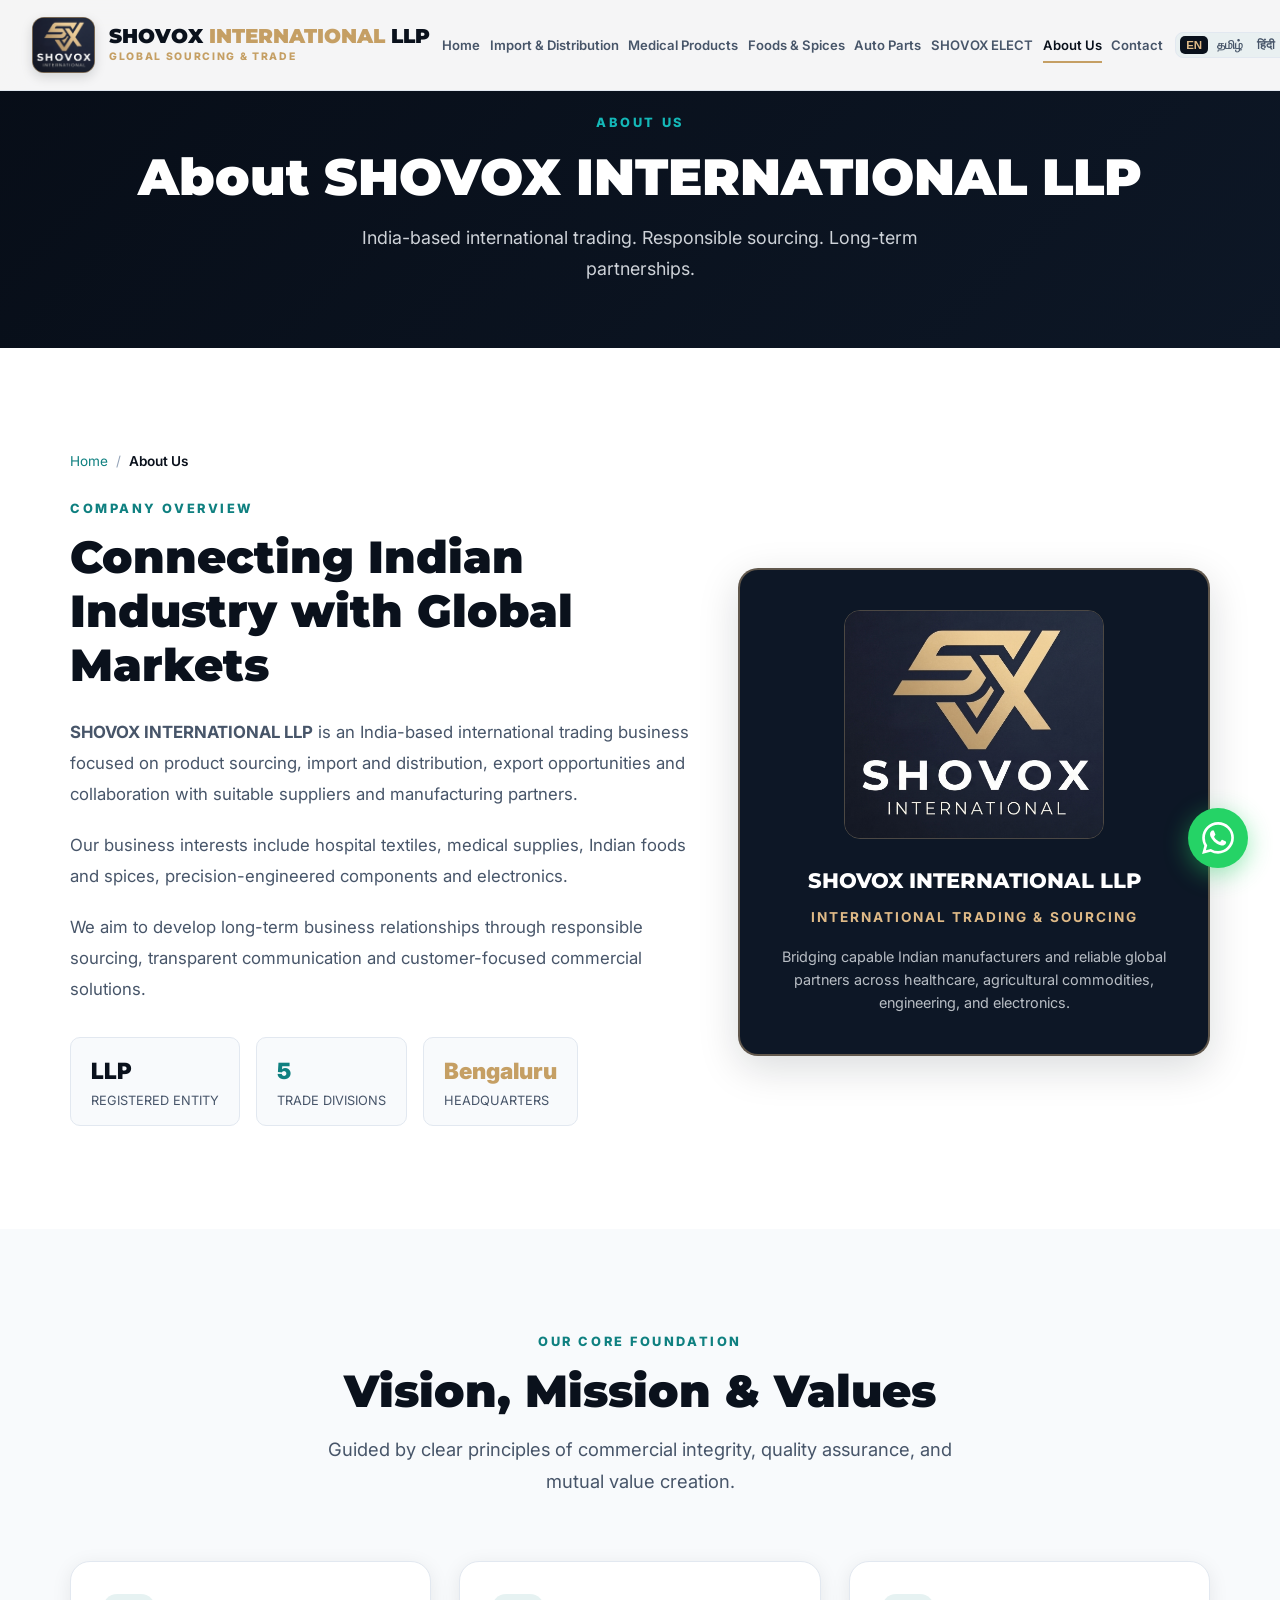
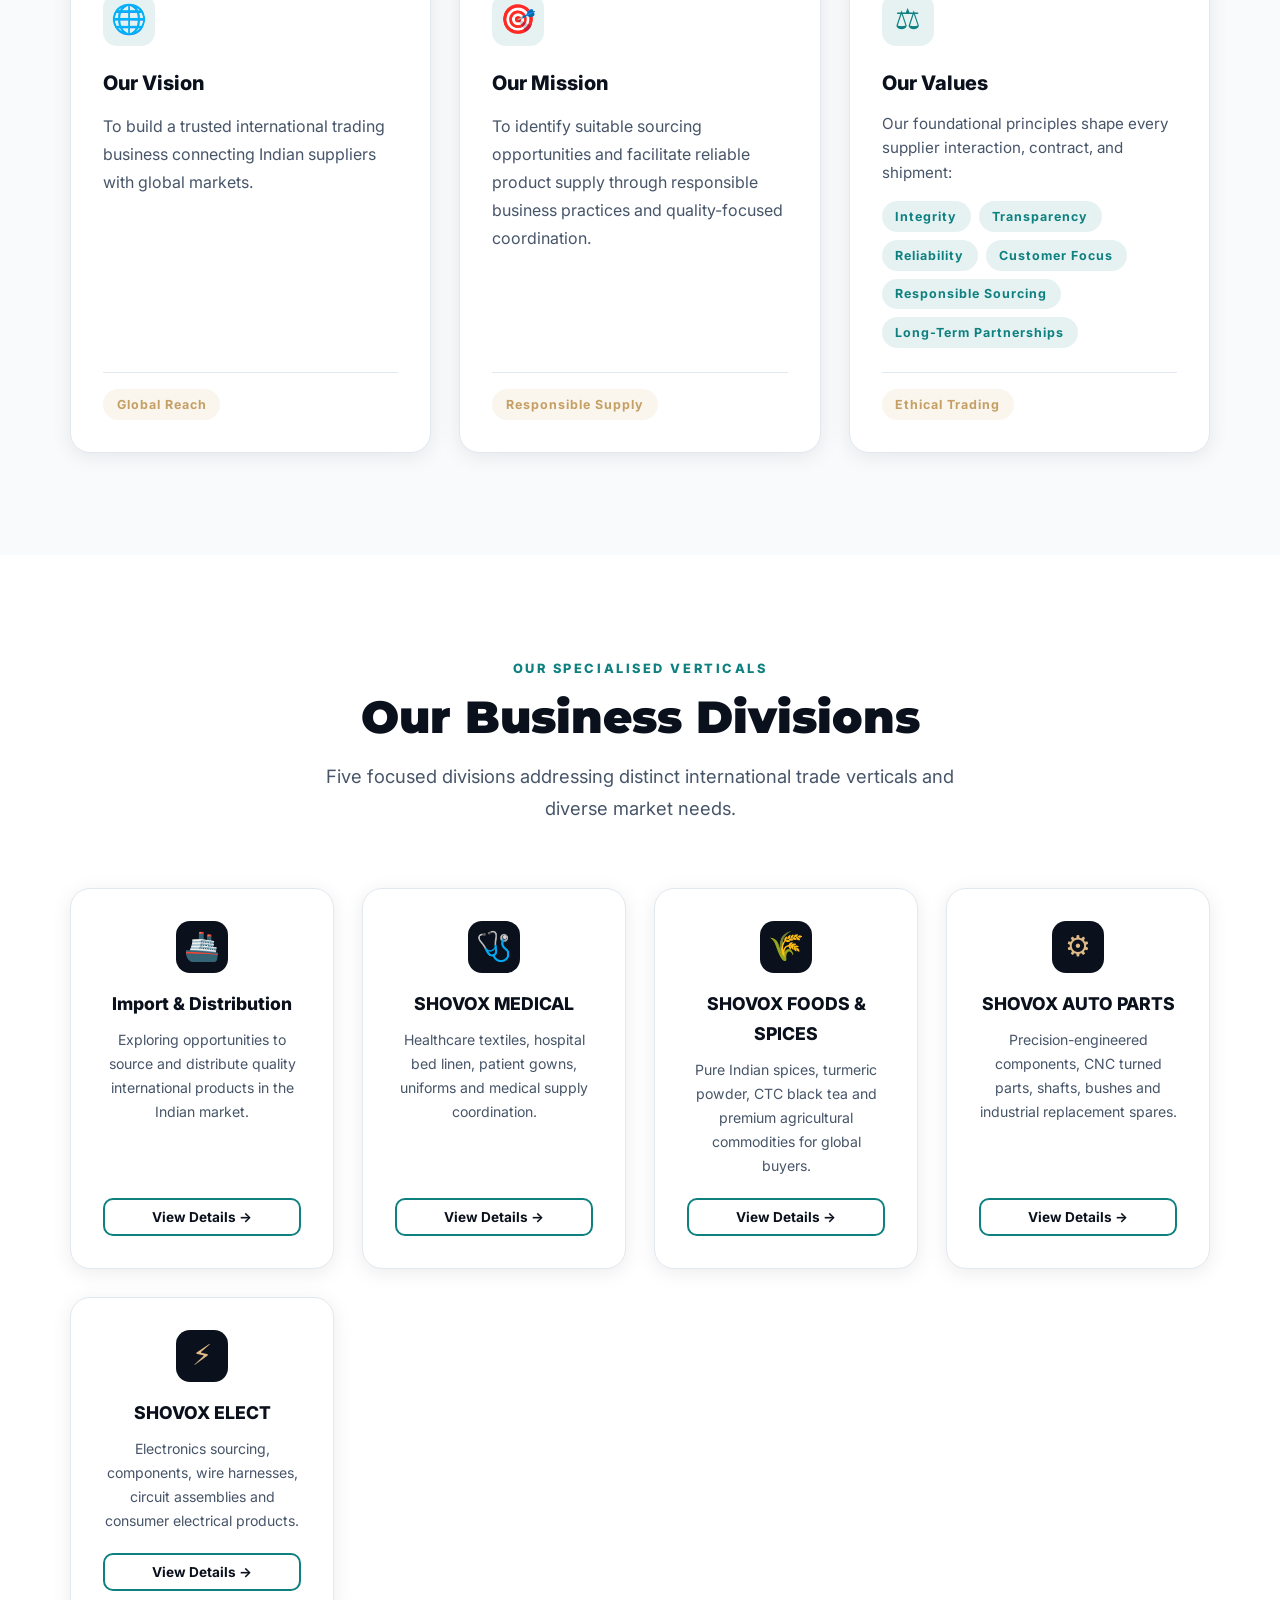
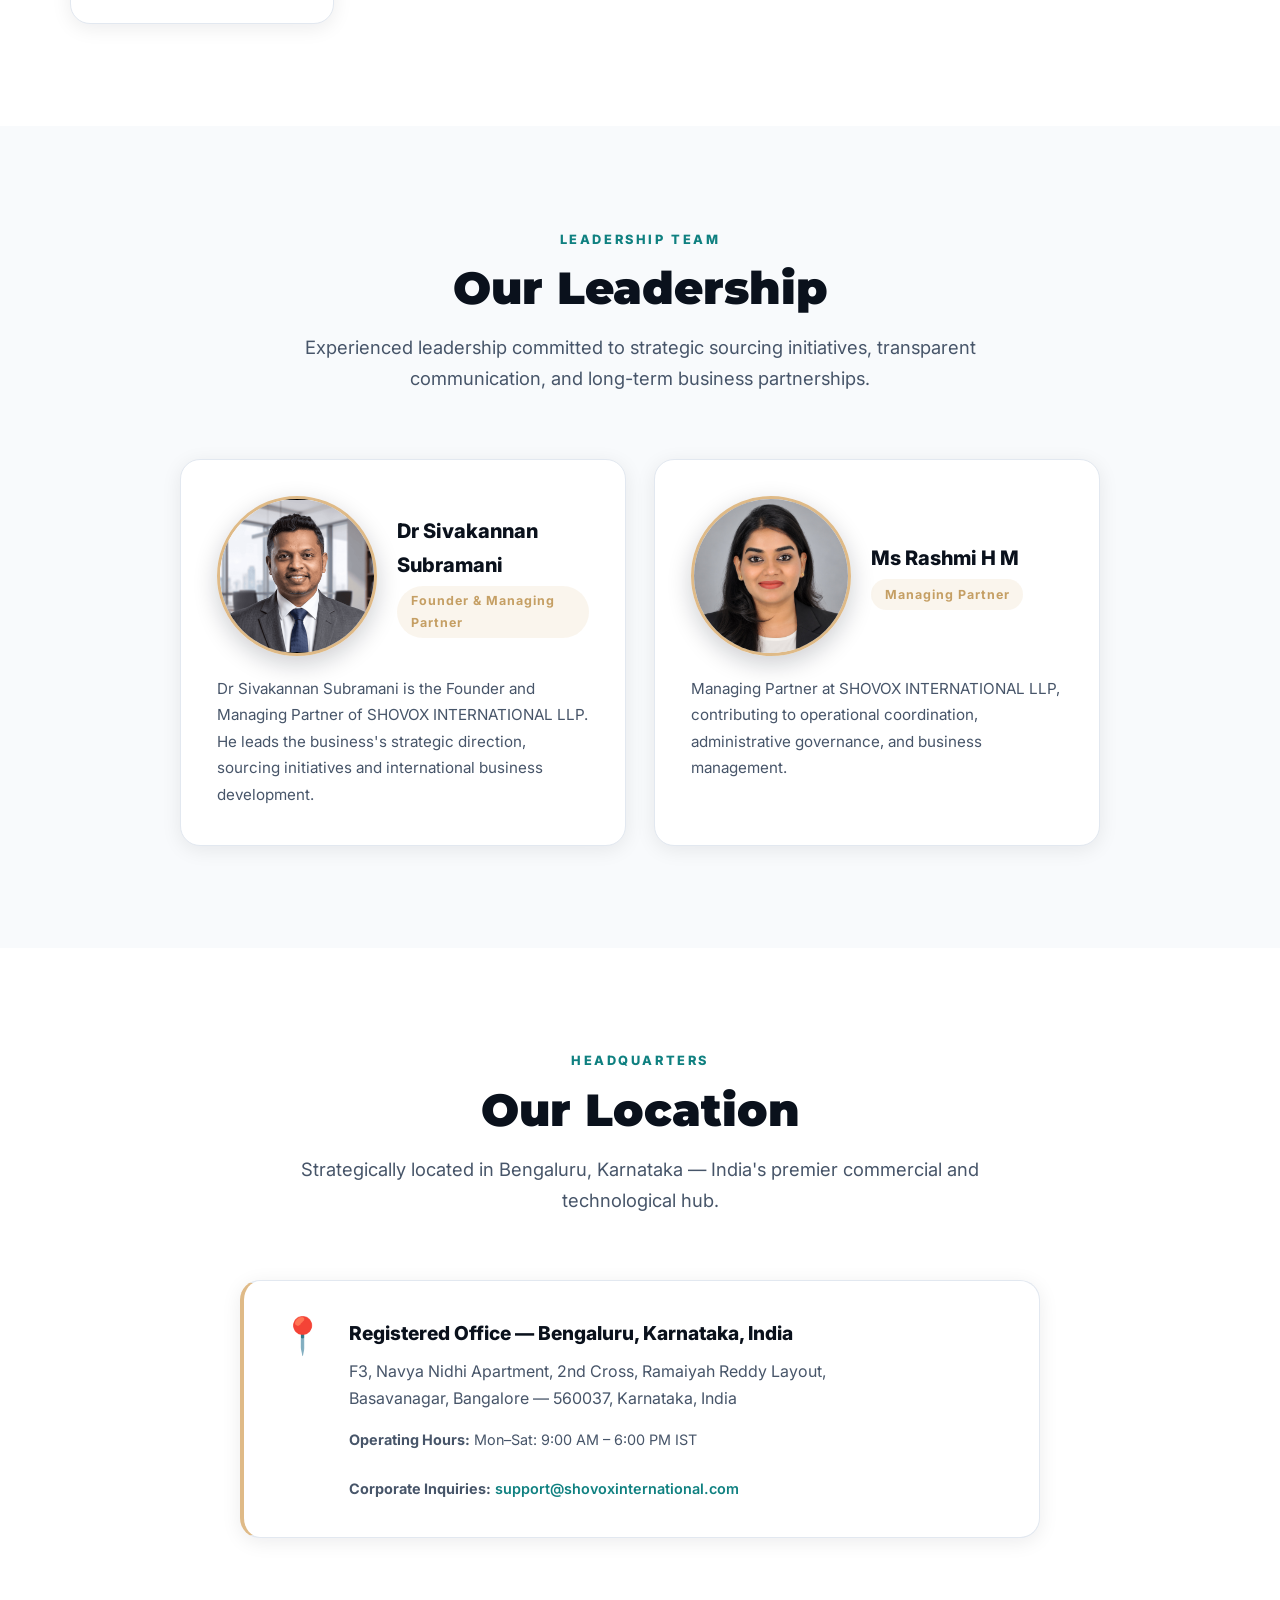
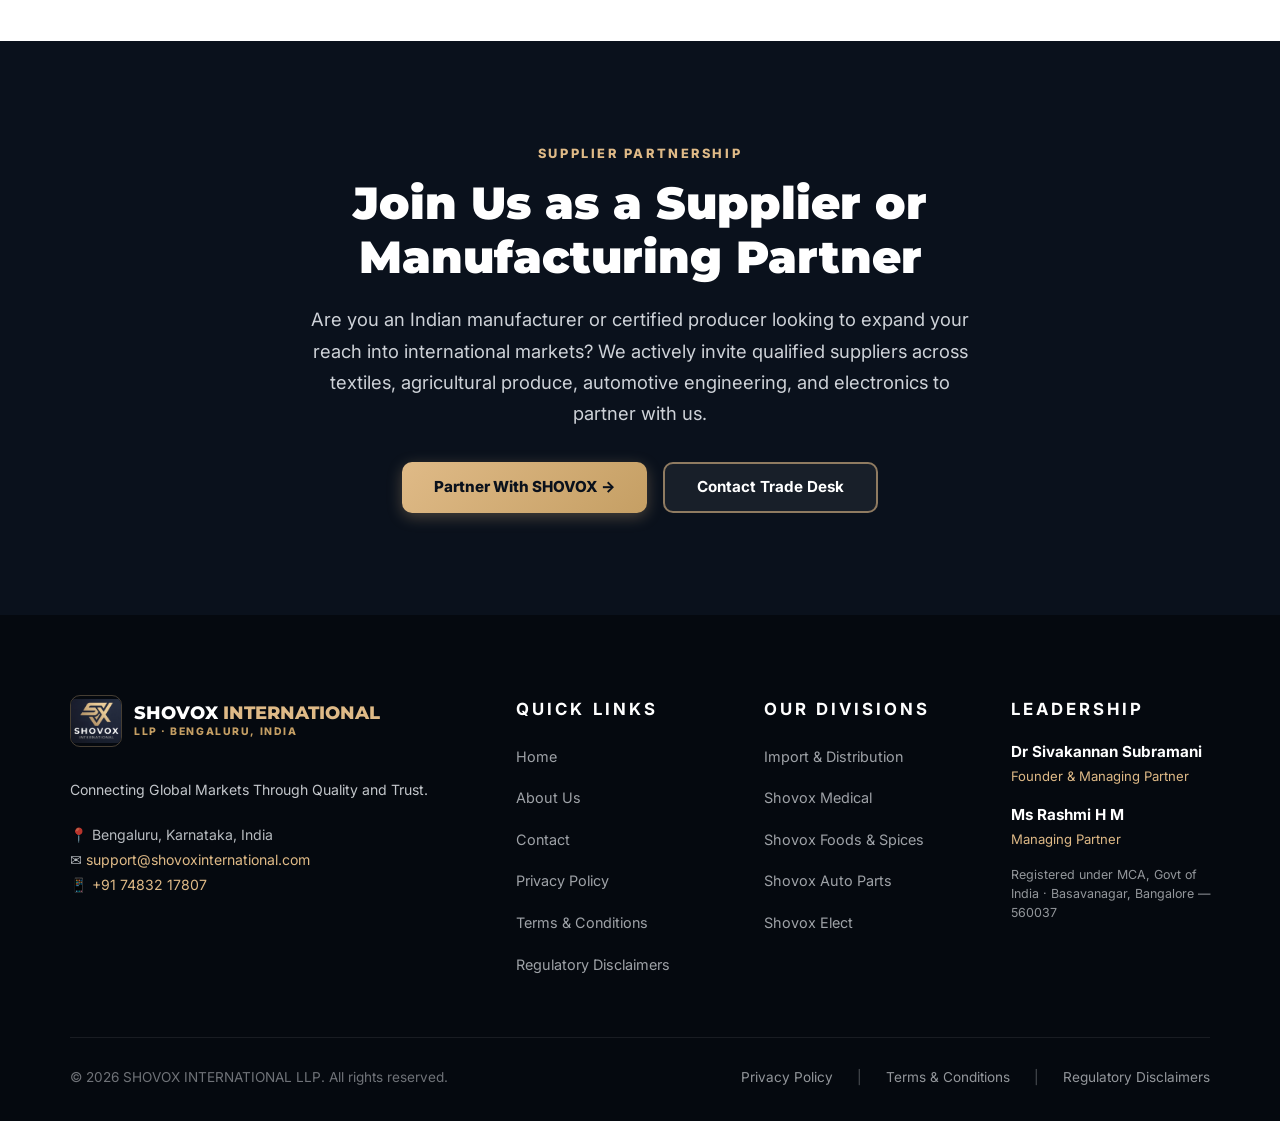
==== commit dce190c0: "updated Contact details" ====
--- a/about.html
+++ b/about.html
@@ -408,7 +408,7 @@
               </p>
               <div style="display: flex; gap: 1.5rem; flex-wrap: wrap; font-size: 0.9rem; color: var(--text-muted);">
                 <span><strong>Operating Hours:</strong> Mon–Sat: 9:00 AM – 6:00 PM IST</span>
-                <span><strong>Corporate Inquiries:</strong> <a href="mailto:info@shovoxinternational.com" style="color: var(--teal); font-weight: 600;">info@shovoxinternational.com</a></span>
+                <span><strong>Corporate Inquiries:</strong> <a href="mailto:support@shovoxinternational.com" style="color: var(--teal); font-weight: 600;">support@shovoxinternational.com</a></span>
               </div>
             </div>
           </div>
@@ -445,79 +445,93 @@
   <!-- ==========================================================================
        WHATSAPP FLOATING BUTTON
        ========================================================================== -->
-  <a href="https://wa.me/919894117807?text=Hi%20Shovox%20International%2C%20I%20would%20like%20to%20learn%20more%20about%20your%20company."
-     class="whatsapp-float"
-     target="_blank"
-     rel="noopener noreferrer"
-     aria-label="Chat on WhatsApp">
-    <svg viewBox="0 0 32 32" xmlns="http://www.w3.org/2000/svg">
-      <path d="M16.004 0h-.008C7.174 0 0 7.176 0 16c0 3.5 1.128 6.744 3.046 9.378L1.054 31.29l6.118-1.958A15.9 15.9 0 0 0 16.004 32C24.826 32 32 24.822 32 16S24.826 0 16.004 0zm9.302 22.602c-.388 1.094-1.938 2.002-3.17 2.266-.844.18-1.946.322-5.66-1.216-4.754-1.968-7.81-6.792-8.046-7.108-.228-.316-1.9-2.53-1.9-4.826s1.2-3.426 1.628-3.894c.428-.468.934-.586 1.246-.586.312 0 .624.004.896.016.288.014.674-.108 1.054.804.388.934 1.322 3.23 1.438 3.462.116.232.194.502.038.81-.156.316-.232.512-.464.788-.232.278-.488.62-.696.832-.232.232-.474.484-.204.95.27.464 1.2 1.98 2.578 3.21 1.772 1.58 3.266 2.07 3.73 2.302.464.232.734.194 1.004-.116.27-.312 1.16-1.35 1.468-1.816.31-.468.618-.388 1.044-.232.428.156 2.716 1.282 3.18 1.514.464.232.774.35.89.542.116.194.116 1.094-.272 2.188z"/>
-    </svg>
+    <!-- WhatsApp Floating Action Button -->
+  <a href="https://wa.me/917483217807" class="whatsapp-float" target="_blank" rel="noopener noreferrer" aria-label="Chat on WhatsApp">
+    <svg viewBox="0 0 24 24" xmlns="http://www.w3.org/2000/svg" style="width:32px;height:32px;fill:white;"><path d="M17.472 14.382c-.297-.149-1.758-.867-2.03-.967-.273-.099-.471-.148-.67.15-.197.297-.767.966-.94 1.164-.173.199-.347.223-.644.075-.297-.15-1.255-.463-2.39-1.475-.883-.788-1.48-1.761-1.653-2.059-.173-.297-.018-.458.13-.606.134-.133.298-.347.446-.52.149-.174.198-.298.298-.497.099-.198.05-.371-.025-.52-.075-.149-.669-1.612-.916-2.207-.242-.579-.487-.5-.669-.51-.173-.008-.371-.01-.57-.01-.198 0-.52.074-.792.372-.272.297-1.04 1.016-1.04 2.479 0 1.462 1.065 2.875 1.213 3.074.149.198 2.096 3.2 5.077 4.487.709.306 1.262.489 1.694.625.712.227 1.36.195 1.871.118.571-.085 1.758-.719 2.006-1.413.248-.694.248-1.289.173-1.413-.074-.124-.272-.198-.57-.347m-5.421 7.403h-.004a9.87 9.87 0 01-5.031-1.378l-.361-.214-3.741.982.998-3.648-.235-.374a9.86 9.86 0 01-1.51-5.26c.001-5.45 4.436-9.884 9.888-9.884 2.64 0 5.122 1.03 6.988 2.898a9.825 9.825 0 012.893 6.994c-.003 5.45-4.437 9.884-9.885 9.884m8.413-18.297A11.815 11.815 0 0012.05 0C5.495 0 .16 5.335.157 11.892c0 2.096.547 4.142 1.588 5.945L.057 24l6.305-1.654a11.882 11.882 0 005.683 1.448h.005c6.554 0 11.89-5.335 11.893-11.893a11.821 11.821 0 00-3.48-8.413z"/></svg>
   </a>
 
   <!-- ==========================================================================
+       FOOTER
+       ========================================================================== -->
+    <!-- ==========================================================================
        FOOTER
        ========================================================================== -->
   <footer class="footer">
     <div class="container">
       <div class="footer-grid">
-
+        <!-- Col 1: Brand & Contact -->
         <div class="footer-brand">
-          <a href="index.html" class="brand-logo mb-2">
-            <img src="assets/shovox_official_logo.png" alt="SHOVOX INTERNATIONAL LLP Logo" class="footer-brand-logo">
+          <a href="index.html" class="brand-logo" style="margin-bottom: 1.25rem; display: inline-flex; align-items: center; gap: 0.75rem; text-decoration: none;">
+            <img src="assets/shovox_official_logo.png" alt="SHOVOX INTERNATIONAL LLP Logo" class="footer-brand-logo" style="width: 52px; height: 52px; object-fit: contain;">
             <div class="brand-text">
-              <span class="brand-name" style="color: var(--white);">SHOVOX <span style="color: var(--gold);">INTERNATIONAL</span> LLP</span>
+              <div class="brand-name" style="color: #ffffff; font-size: 1.15rem; font-weight: 800;">SHOVOX <span style="color: var(--gold);">INTERNATIONAL</span></div>
+              <div class="brand-tagline" style="color: var(--gold-dark); font-size: 0.65rem; letter-spacing: 0.15em;">LLP · BENGALURU, INDIA</div>
             </div>
           </a>
-          <p data-i18n="footer.tagline">
-            Connecting Global Markets Through Quality and Trust. India-based international trading business focused on responsible sourcing and long-term partnerships.
+          <p data-i18n="footer.tagline" style="color: rgba(241,245,249,0.8); font-size: 0.88rem; line-height: 1.6;">
+            Connecting Global Markets Through Quality and Trust.
           </p>
-          <p style="margin-top: 1rem; color: var(--gold); font-size: 0.88rem; font-weight: 600;">
-            Basavanagar, Bangalore — 560037, Karnataka, India
-          </p>
-        </div>
-
-        <div class="footer-col">
-          <h4 data-i18n="footer.quick_links">Quick Links</h4>
-          <ul class="footer-links">
+          <div style="margin-top: 1.25rem; font-size: 0.88rem; line-height: 1.8; color: rgba(241,245,249,0.75);">
+            <div>📍 Bengaluru, Karnataka, India</div>
+            <div>✉️ <a href="mailto:support@shovoxinternational.com" style="color: var(--gold); text-decoration: none;">support@shovoxinternational.com</a></div>
+            <div>📱 <a href="tel:+917483217807" style="color: var(--gold); text-decoration: none;">+91 74832 17807</a></div>
+          </div>
+        </div>
+
+        <!-- Col 2: Quick Links (No repetition with divisions!) -->
+        <div>
+          <h4 data-i18n="footer.quick_links" style="color: #ffffff; font-size: 1.05rem; margin-bottom: 1rem; font-weight: 700;">Quick Links</h4>
+          <ul class="footer-links" style="list-style: none; padding: 0; margin: 0; line-height: 2;">
             <li><a href="index.html" data-i18n="nav.home">Home</a></li>
             <li><a href="about.html" data-i18n="nav.about">About Us</a></li>
             <li><a href="contact.html" data-i18n="nav.contact">Contact Us</a></li>
             <li><a href="privacy.html" data-i18n="footer.privacy">Privacy Policy</a></li>
             <li><a href="terms.html" data-i18n="footer.terms">Terms &amp; Conditions</a></li>
+            <li><a href="terms.html#disclaimers">Regulatory Disclaimers</a></li>
           </ul>
         </div>
 
-        <div class="footer-col">
-          <h4 data-i18n="footer.divisions_label">Our Divisions</h4>
-          <ul class="footer-links">
-            <li><a href="import-distribution.html" data-i18n="nav.import">Import &amp; Distribution</a></li>
-            <li><a href="medical.html" data-i18n="nav.medical">SHOVOX MEDICAL</a></li>
-            <li><a href="foods-spices.html" data-i18n="nav.foods">SHOVOX FOODS &amp; SPICES</a></li>
-            <li><a href="auto-parts.html" data-i18n="nav.auto">SHOVOX AUTO PARTS</a></li>
-            <li><a href="elect.html" data-i18n="nav.elect">SHOVOX ELECT</a></li>
+        <!-- Col 3: Our Divisions (Title Case, avoiding all-uppercase) -->
+        <div>
+          <h4 data-i18n="footer.divisions_label" style="color: #ffffff; font-size: 1.05rem; margin-bottom: 1rem; font-weight: 700;">Our Divisions</h4>
+          <ul class="footer-links" style="list-style: none; padding: 0; margin: 0; line-height: 2;">
+            <li><a href="import-distribution.html">Import &amp; Distribution</a></li>
+            <li><a href="medical.html">Shovox Medical</a></li>
+            <li><a href="foods-spices.html">Shovox Foods &amp; Spices</a></li>
+            <li><a href="auto-parts.html">Shovox Auto Parts</a></li>
+            <li><a href="elect.html">Shovox Elect</a></li>
           </ul>
         </div>
 
-        <div class="footer-col">
-          <h4 data-i18n="footer.leadership">Leadership</h4>
-          <ul class="footer-links">
-            <li style="color: rgba(241, 245, 249, 0.85); font-weight: 600;">
-              Dr Sivakannan Subramani<br>
-              <span style="font-size: 0.8rem; color: var(--gold);" data-i18n="footer.founder">Founder &amp; Managing Partner</span>
-            </li>
-            <li style="color: rgba(241, 245, 249, 0.85); font-weight: 600; margin-top: 0.75rem;">
-              Ms Rashmi H M<br>
-              <span style="font-size: 0.8rem; color: var(--gold);" data-i18n="footer.partner">Managing Partner</span>
-            </li>
-          </ul>
-        </div>
-
-      </div>
-
+        <!-- Col 4: Leadership -->
+        <div>
+          <h4 data-i18n="footer.leadership" style="color: #ffffff; font-size: 1.05rem; margin-bottom: 1rem; font-weight: 700;">Leadership</h4>
+          <div style="font-size: 0.9rem; line-height: 1.6; color: rgba(241,245,249,0.75);">
+            <div style="margin-bottom: 1rem;">
+              <strong style="color: #ffffff; display: block; font-size: 0.95rem;">Dr Sivakannan Subramani</strong>
+              <span style="font-size: 0.82rem; color: var(--gold);" data-i18n="footer.founder">Founder &amp; Managing Partner</span>
+            </div>
+            <div>
+              <strong style="color: #ffffff; display: block; font-size: 0.95rem;">Ms Rashmi H M</strong>
+              <span style="font-size: 0.82rem; color: var(--gold);" data-i18n="footer.partner">Managing Partner</span>
+            </div>
+            <div style="margin-top: 1rem; font-size: 0.78rem; color: rgba(241,245,249,0.6); line-height: 1.5;">
+              Registered under MCA, Govt of India · Basavanagar, Bangalore — 560037
+            </div>
+          </div>
+        </div>
+      </div>
+
+      <!-- Bottom Bar -->
       <div class="footer-bottom">
         <p>&copy; <span id="year"></span> <span data-i18n="footer.copyright">SHOVOX INTERNATIONAL LLP. All rights reserved.</span></p>
-        <p>Basavanagar, Bangalore — 560037, Karnataka, India</p>
+        <div style="display: flex; gap: 1.5rem; font-size: 0.85rem; flex-wrap: wrap;">
+          <a href="privacy.html" style="color: rgba(241,245,249,0.6); text-decoration: none;" data-i18n="footer.privacy">Privacy Policy</a>
+          <span style="color: rgba(241,245,249,0.3);">|</span>
+          <a href="terms.html" style="color: rgba(241,245,249,0.6); text-decoration: none;" data-i18n="footer.terms">Terms &amp; Conditions</a>
+          <span style="color: rgba(241,245,249,0.3);">|</span>
+          <a href="terms.html#disclaimers" style="color: rgba(241,245,249,0.6); text-decoration: none;">Regulatory Disclaimers</a>
+        </div>
       </div>
     </div>
   </footer>
--- a/css/main.css
+++ b/css/main.css
@@ -121,11 +121,14 @@
 }
 
 .navbar .container {
+  max-width: 1440px;
+  width: 100%;
+  padding-inline: clamp(1rem, 2.5vw, 2.5rem);
   display: flex;
   align-items: center;
   justify-content: space-between;
-  height: 92px;
-  gap: 1rem;
+  height: 90px;
+  gap: 0.75rem;
 }
 
 .brand-logo {
@@ -177,20 +180,21 @@
 .nav-links {
   display: flex;
   list-style: none;
-  gap: clamp(0.75rem, 1.2vw, 1.5rem);
+  gap: clamp(0.35rem, 0.75vw, 0.95rem);
   align-items: center;
   margin: 0;
   padding: 0;
+  flex-shrink: 1;
 }
 
 .nav-links a {
-  font-size: 0.86rem;
+  font-size: 0.82rem;
   font-weight: 600;
   color: var(--text-muted);
   transition: color 0.2s ease;
   position: relative;
   display: inline-block;
-  padding: 0.25rem 0;
+  padding: 0.2rem 0;
   white-space: nowrap;
 }
 
@@ -280,18 +284,22 @@
 
 /* Language selector */
 .lang-selector {
-  display: flex;
-  gap: 0.2rem;
+  display: inline-flex;
+  gap: 0.15rem;
   align-items: center;
   flex-shrink: 0;
+  background: rgba(15, 128, 128, 0.05);
+  border: 1px solid var(--border);
+  padding: 2px 4px;
+  border-radius: 8px;
 }
 
 .lang-btn {
-  font-size: 0.78rem;
+  font-size: 0.72rem;
   font-weight: 700;
-  padding: 0.25rem 0.5rem;
-  border-radius: 6px;
-  border: 1px solid var(--border);
+  padding: 0.2rem 0.38rem;
+  border-radius: 5px;
+  border: none;
   background: transparent;
   cursor: pointer;
   color: var(--text-muted);
@@ -733,6 +741,14 @@
   color: rgba(241, 245, 249, 0.75);
   font-size: 0.9rem;
   line-height: 1.6;
+}
+
+.division-icon-wrap {
+  font-size: 2.25rem;
+  margin-bottom: 1.25rem;
+  line-height: 1;
+  display: inline-block;
+  font-family: 'Apple Color Emoji', 'Segoe UI Emoji', 'Segoe UI Symbol', 'Noto Color Emoji', sans-serif;
 }
 
 .product-card {
@@ -1128,11 +1144,8 @@
   animation-delay: 0.3s;
 }
 
-@media (max-width: 1100px) {
+@media (max-width: 1220px) {
   .nav-links {
-    display: none;
-  }
-  .lang-selector {
     display: none;
   }
   .hamburger {
@@ -1203,3 +1216,28 @@
     text-align: center;
   }
 }
+
+
+/* Machining Hub Capability Pills */
+.hub-pill {
+  display: inline-flex;
+  align-items: center;
+  gap: 0.45rem;
+  padding: 0.45rem 0.95rem;
+  background: rgba(15, 128, 128, 0.08);
+  color: var(--navy);
+  border: 1.5px solid rgba(15, 128, 128, 0.25);
+  border-radius: 100px;
+  font-size: 0.82rem;
+  font-weight: 700;
+  letter-spacing: 0.02em;
+  transition: all 0.2s ease;
+}
+.hub-pill:hover {
+  background: rgba(15, 128, 128, 0.14);
+  border-color: var(--teal);
+}
+.hub-check {
+  color: var(--teal);
+  font-weight: 800;
+}
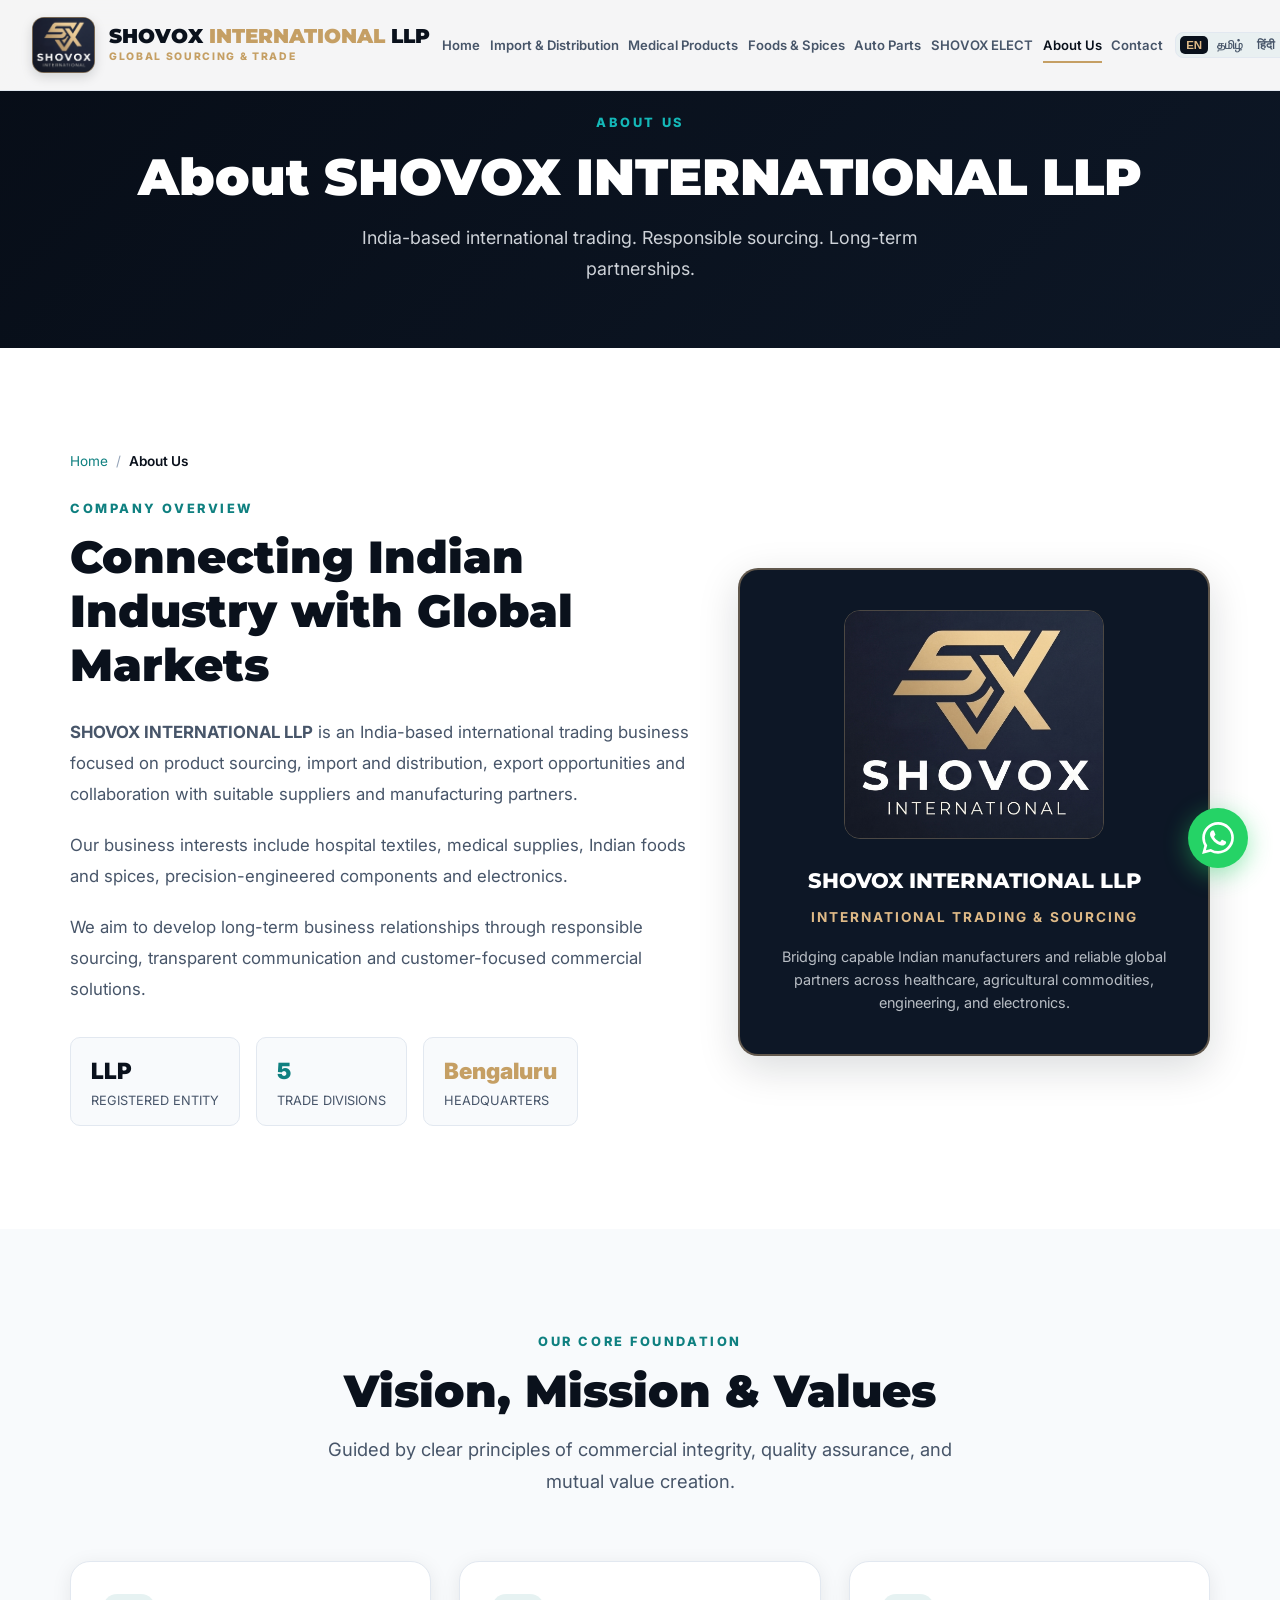
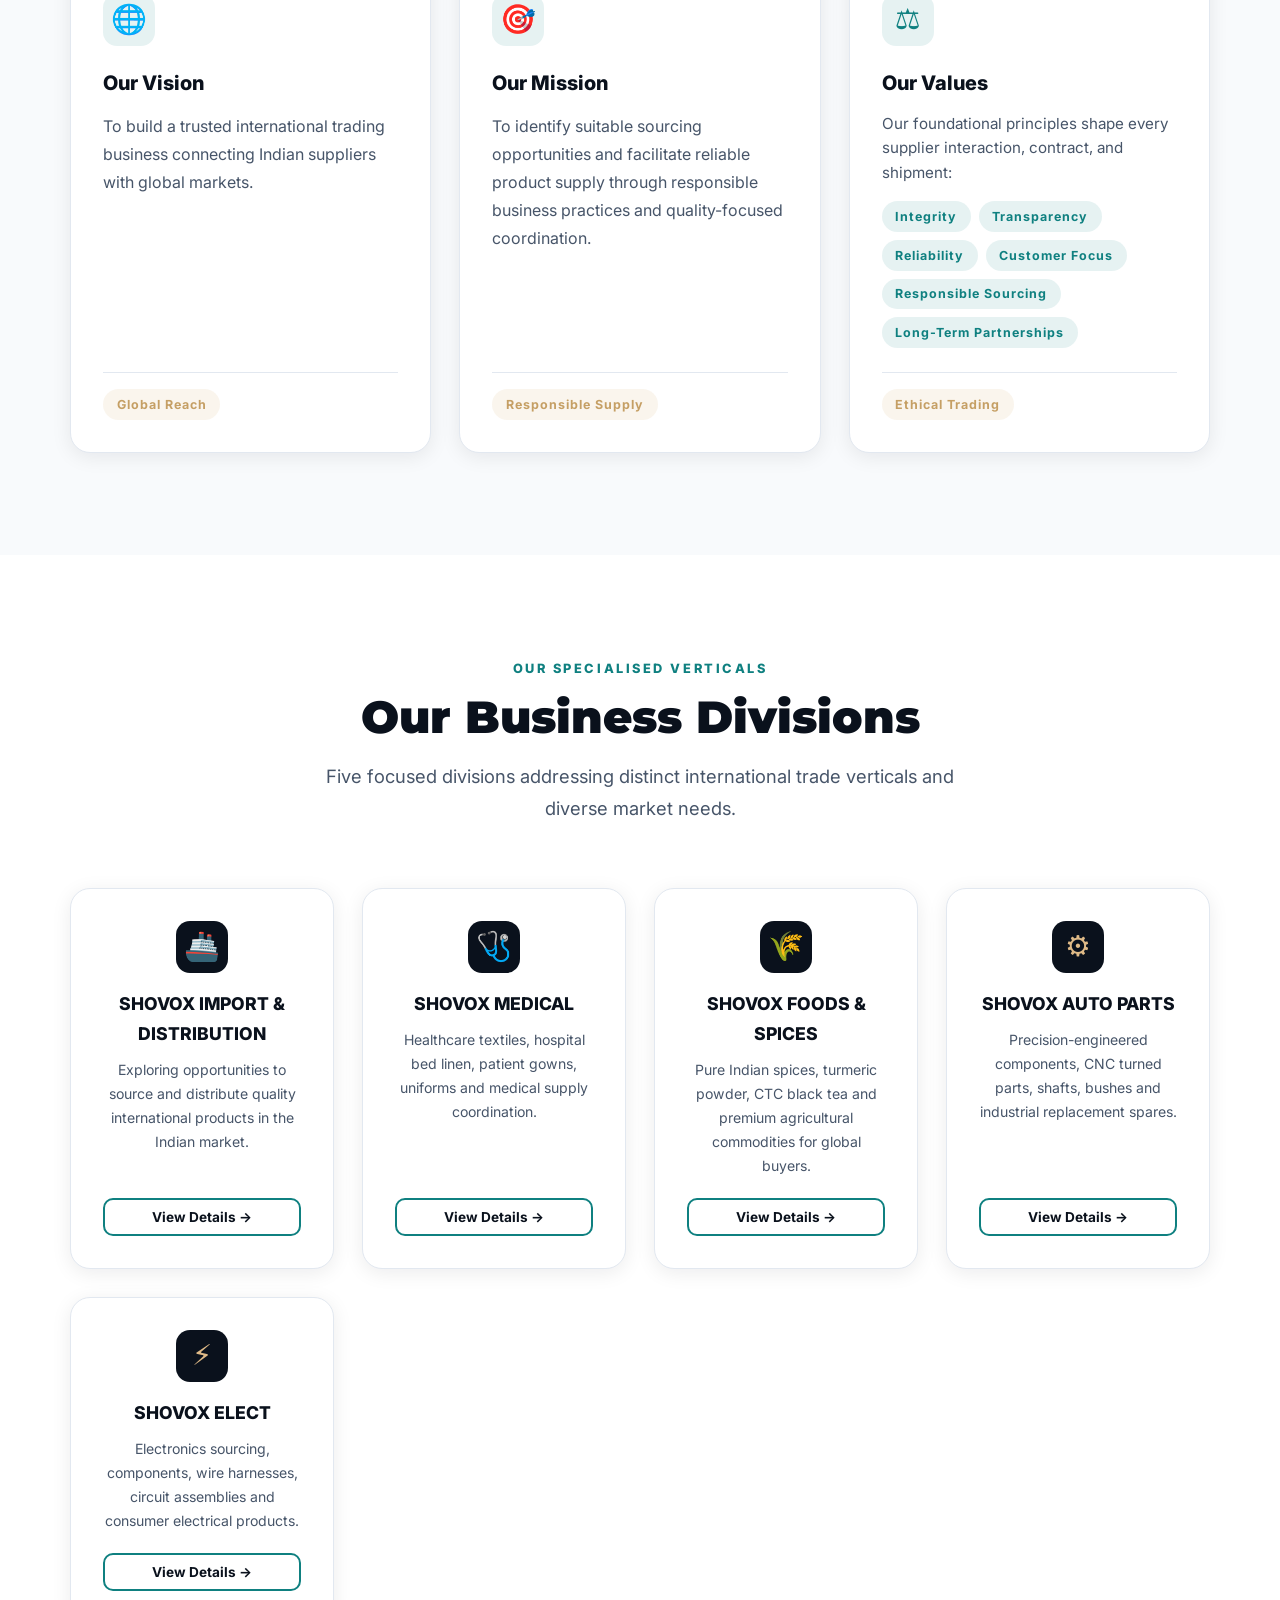
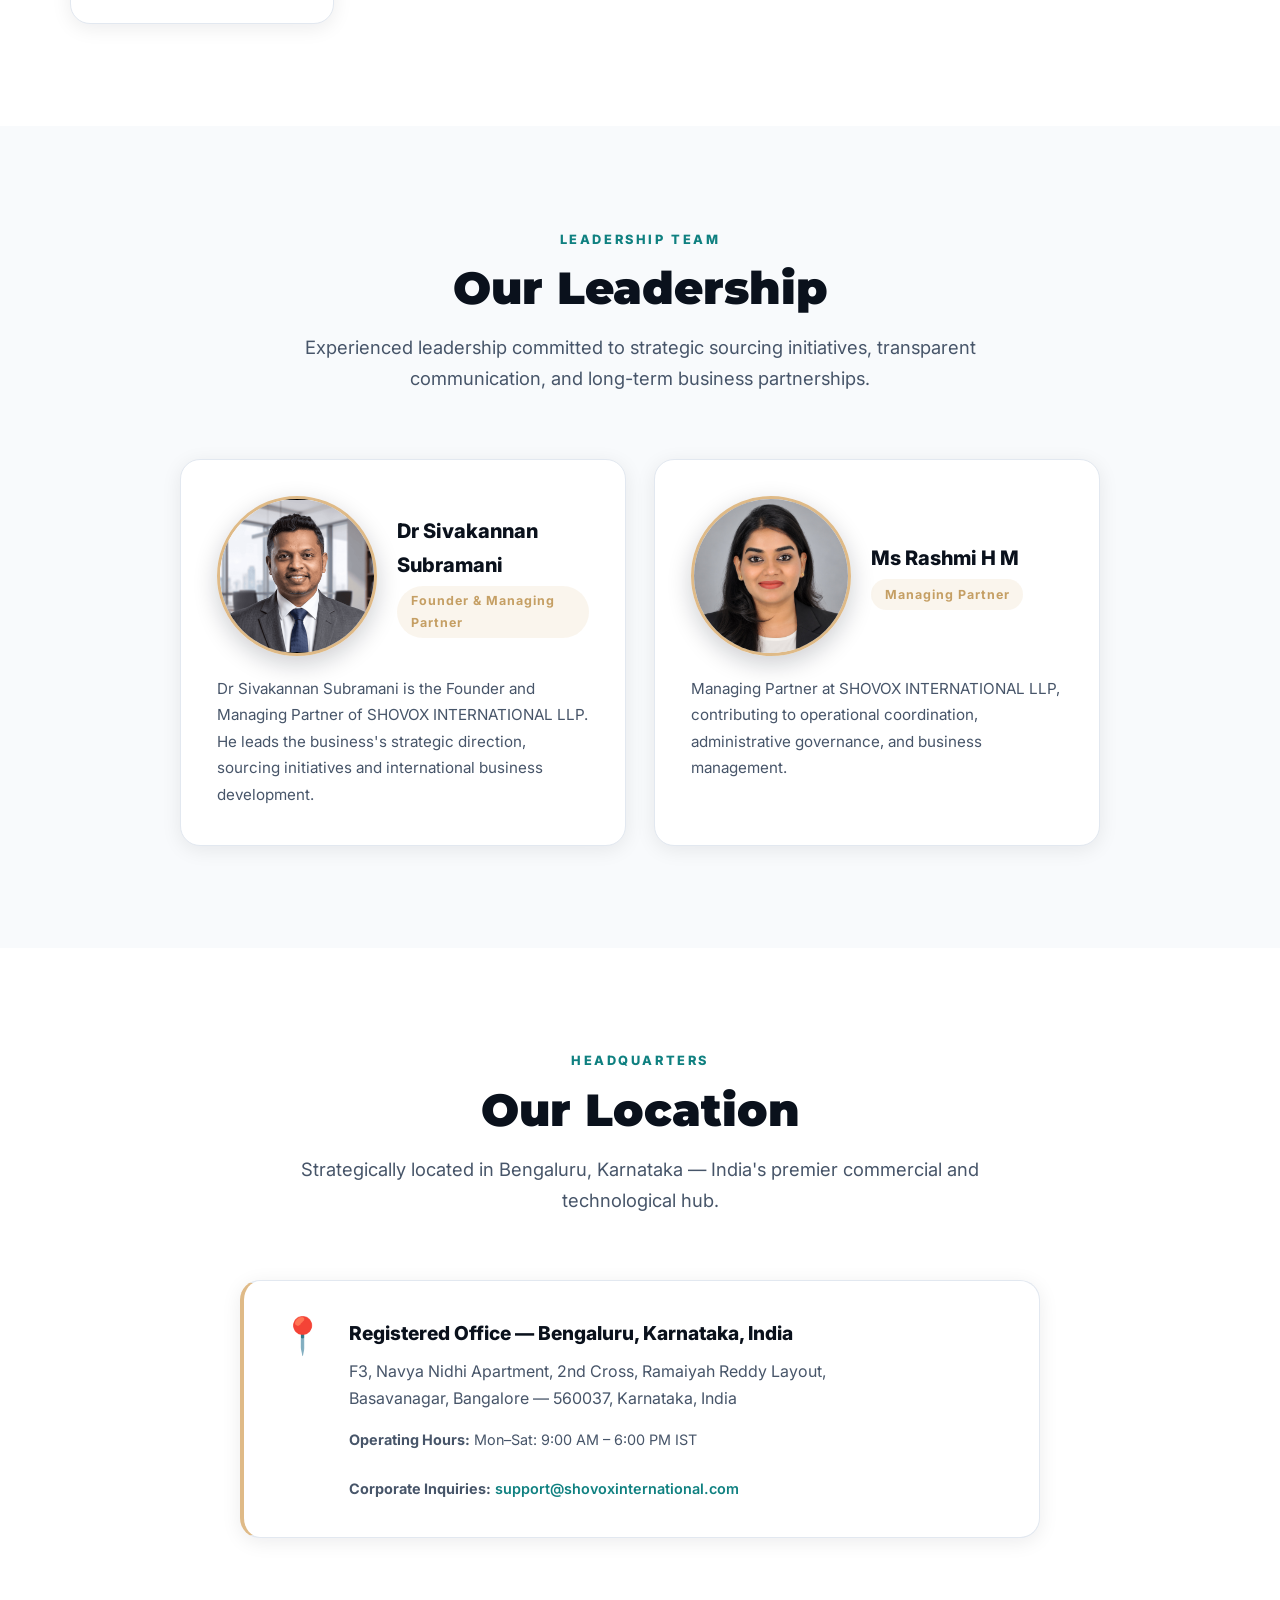
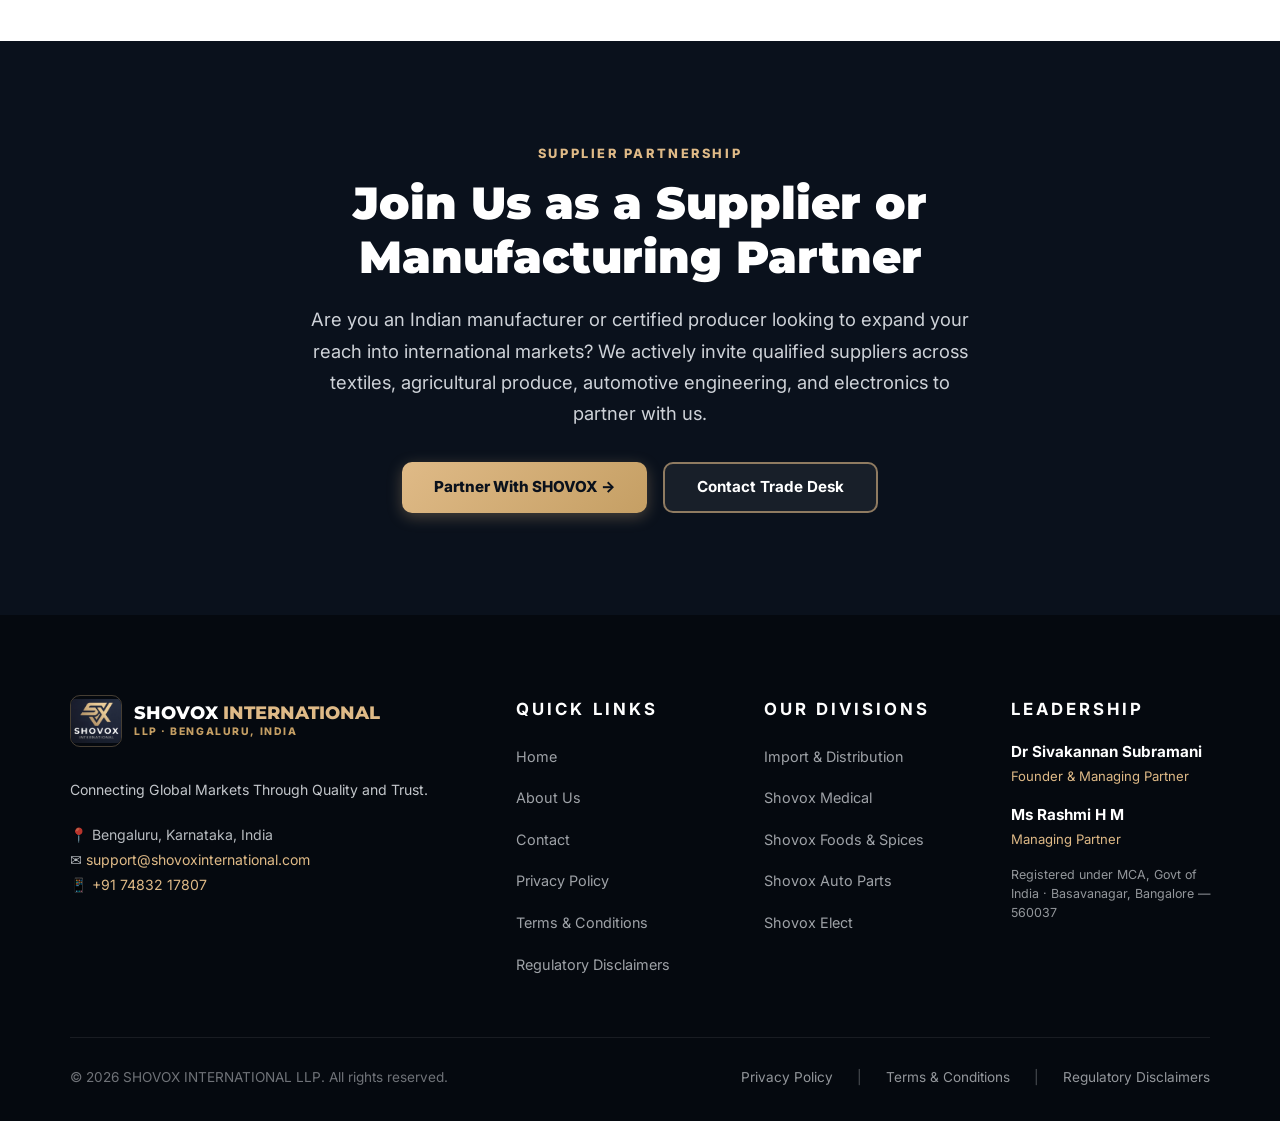
==== commit 0300740c: "updated" ====
--- a/about.html
+++ b/about.html
@@ -253,7 +253,7 @@
           <div class="card" style="text-align: center; display: flex; flex-direction: column; justify-content: space-between;">
             <div>
               <div class="card-icon card-icon-navy" style="margin: 0 auto 1rem; font-size: 1.8rem;">🚢</div>
-              <h3>Import &amp; Distribution</h3>
+              <h3>SHOVOX IMPORT &amp; DISTRIBUTION</h3>
               <p style="font-size: 0.88rem; margin-top: 0.5rem;">
                 Exploring opportunities to source and distribute quality international products in the Indian market.
               </p>
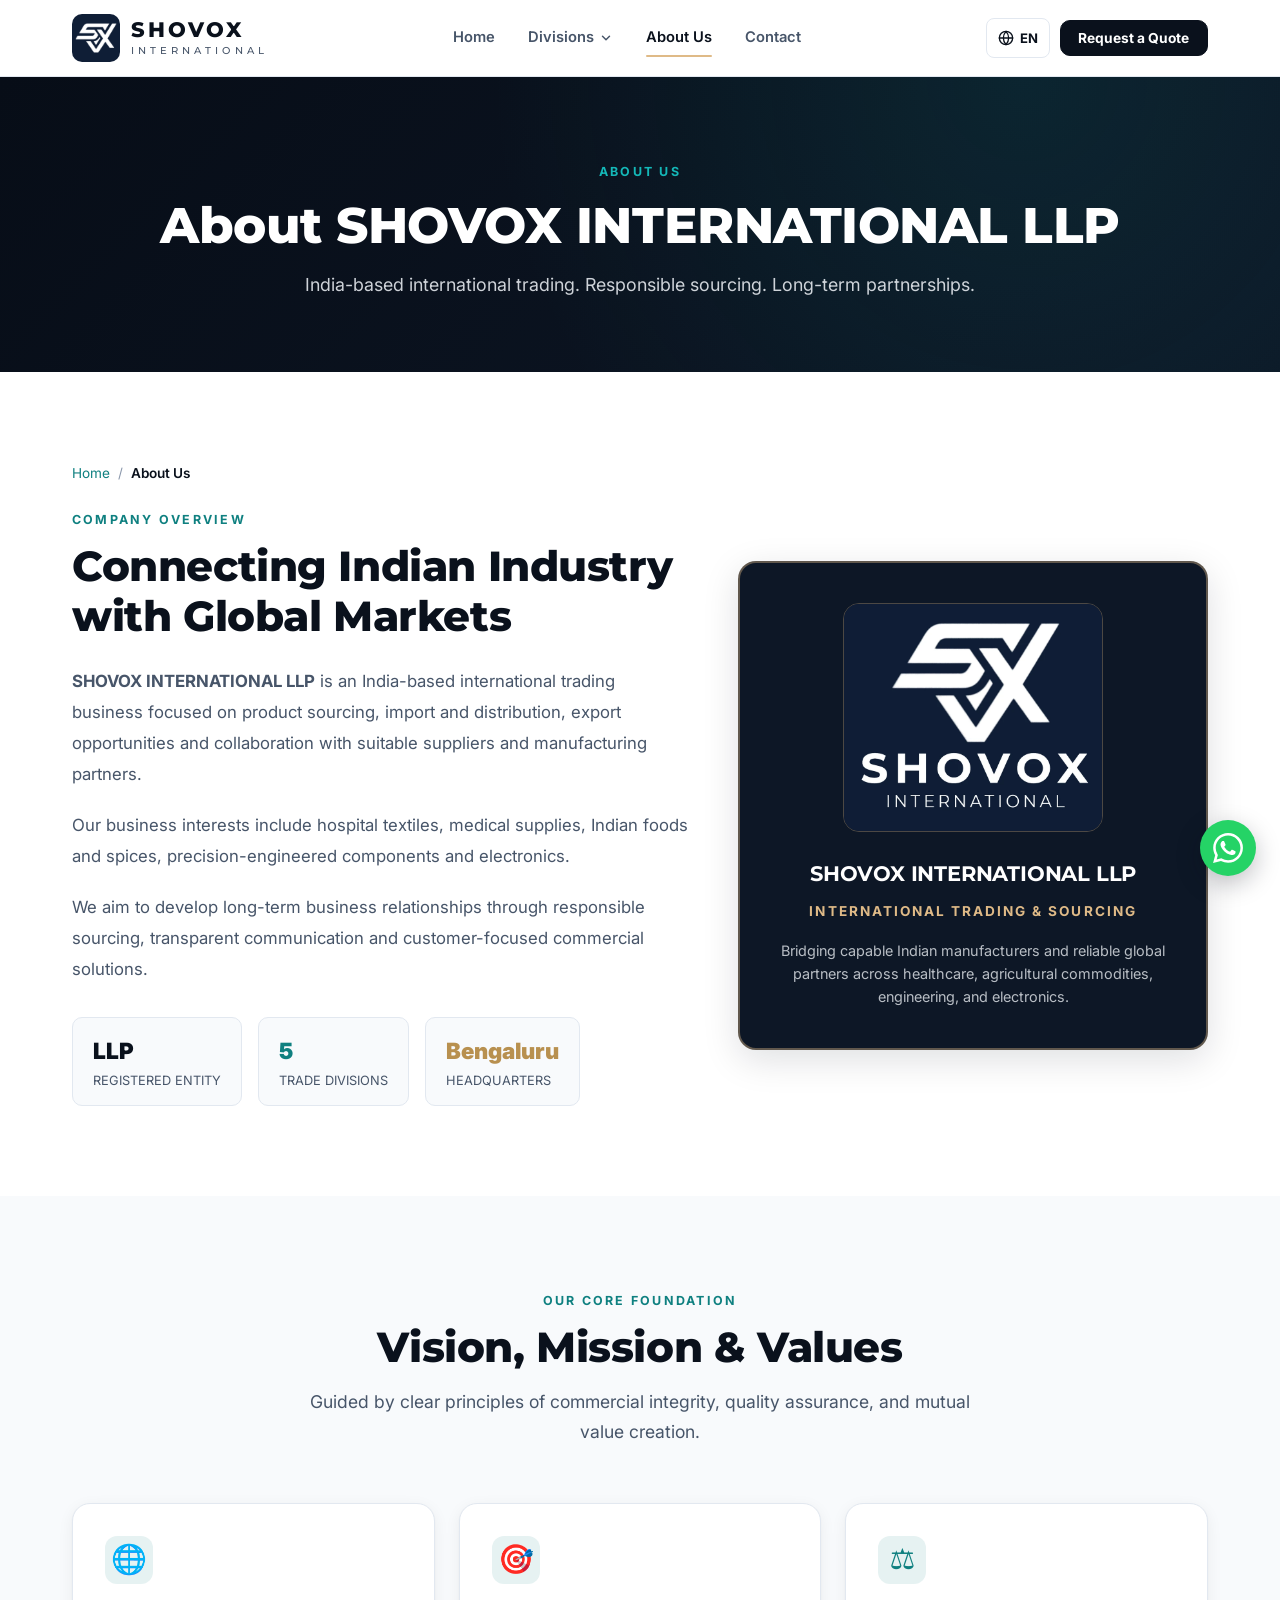
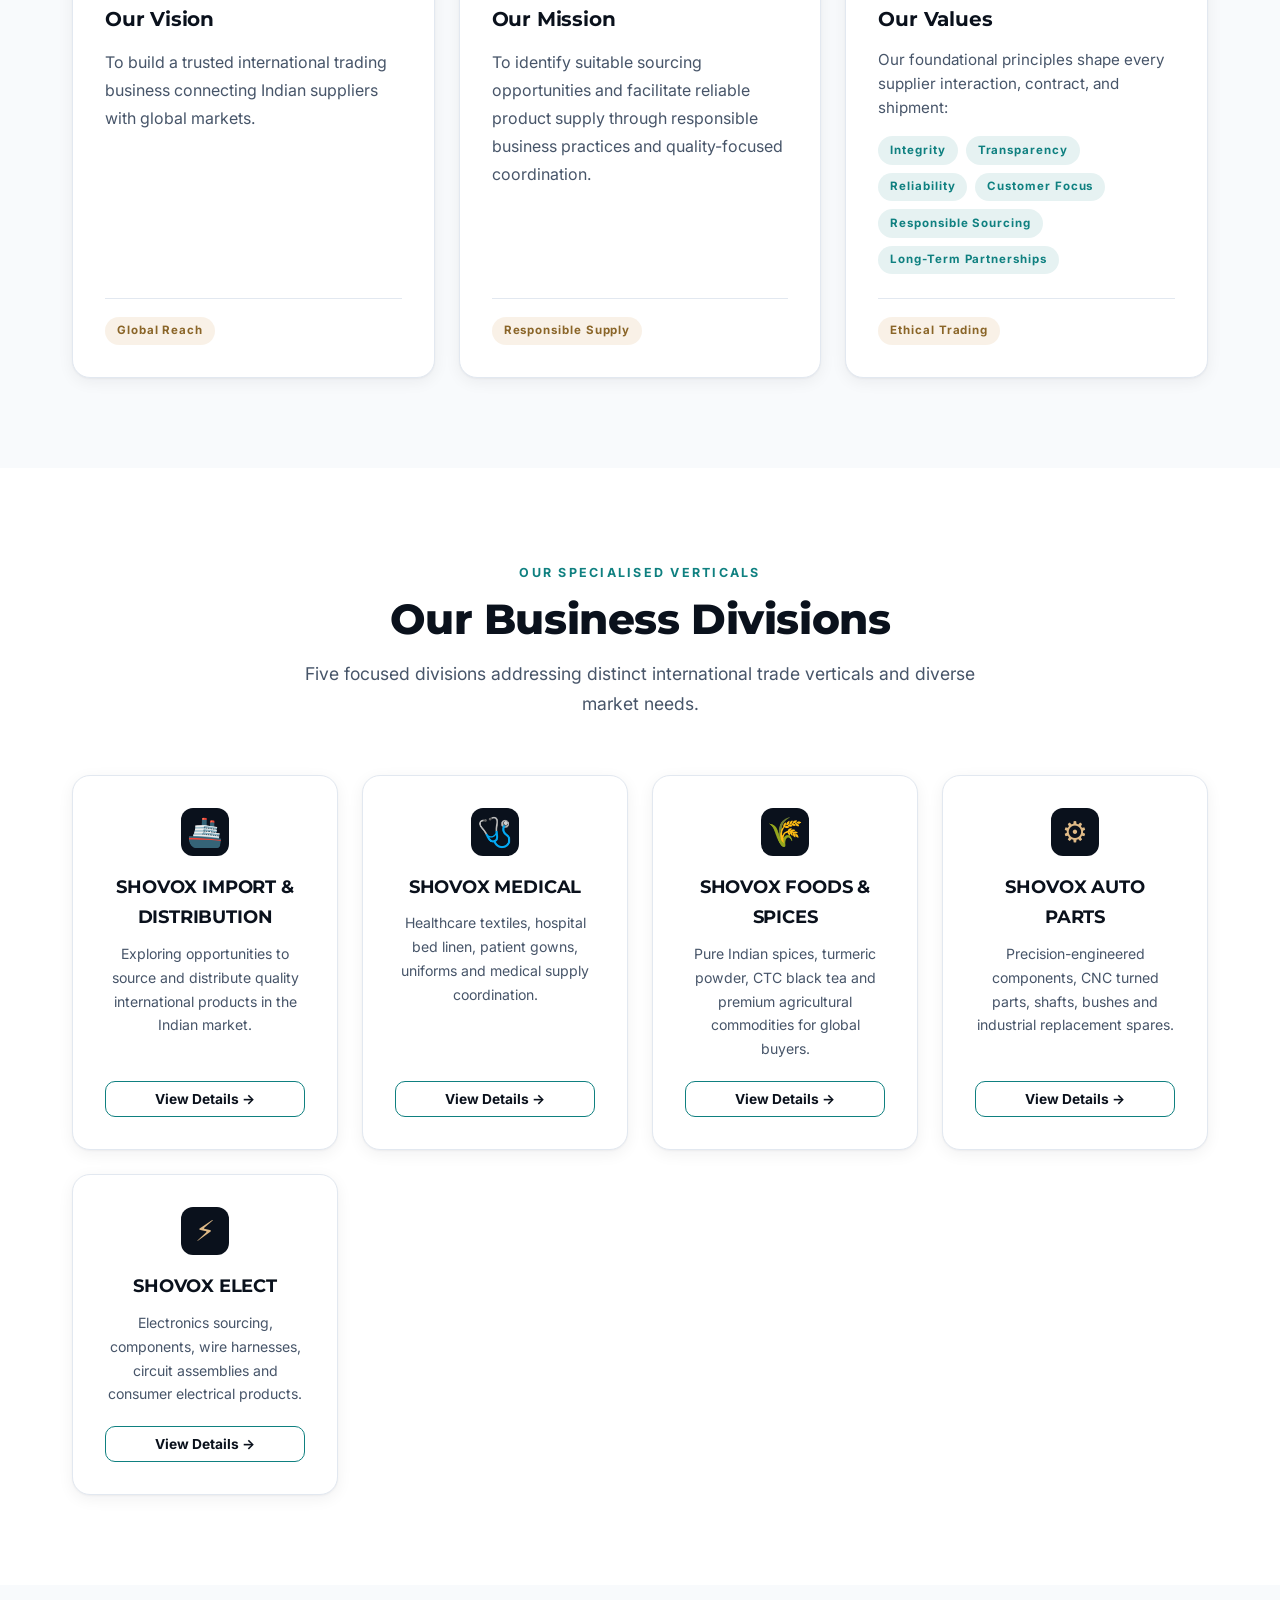
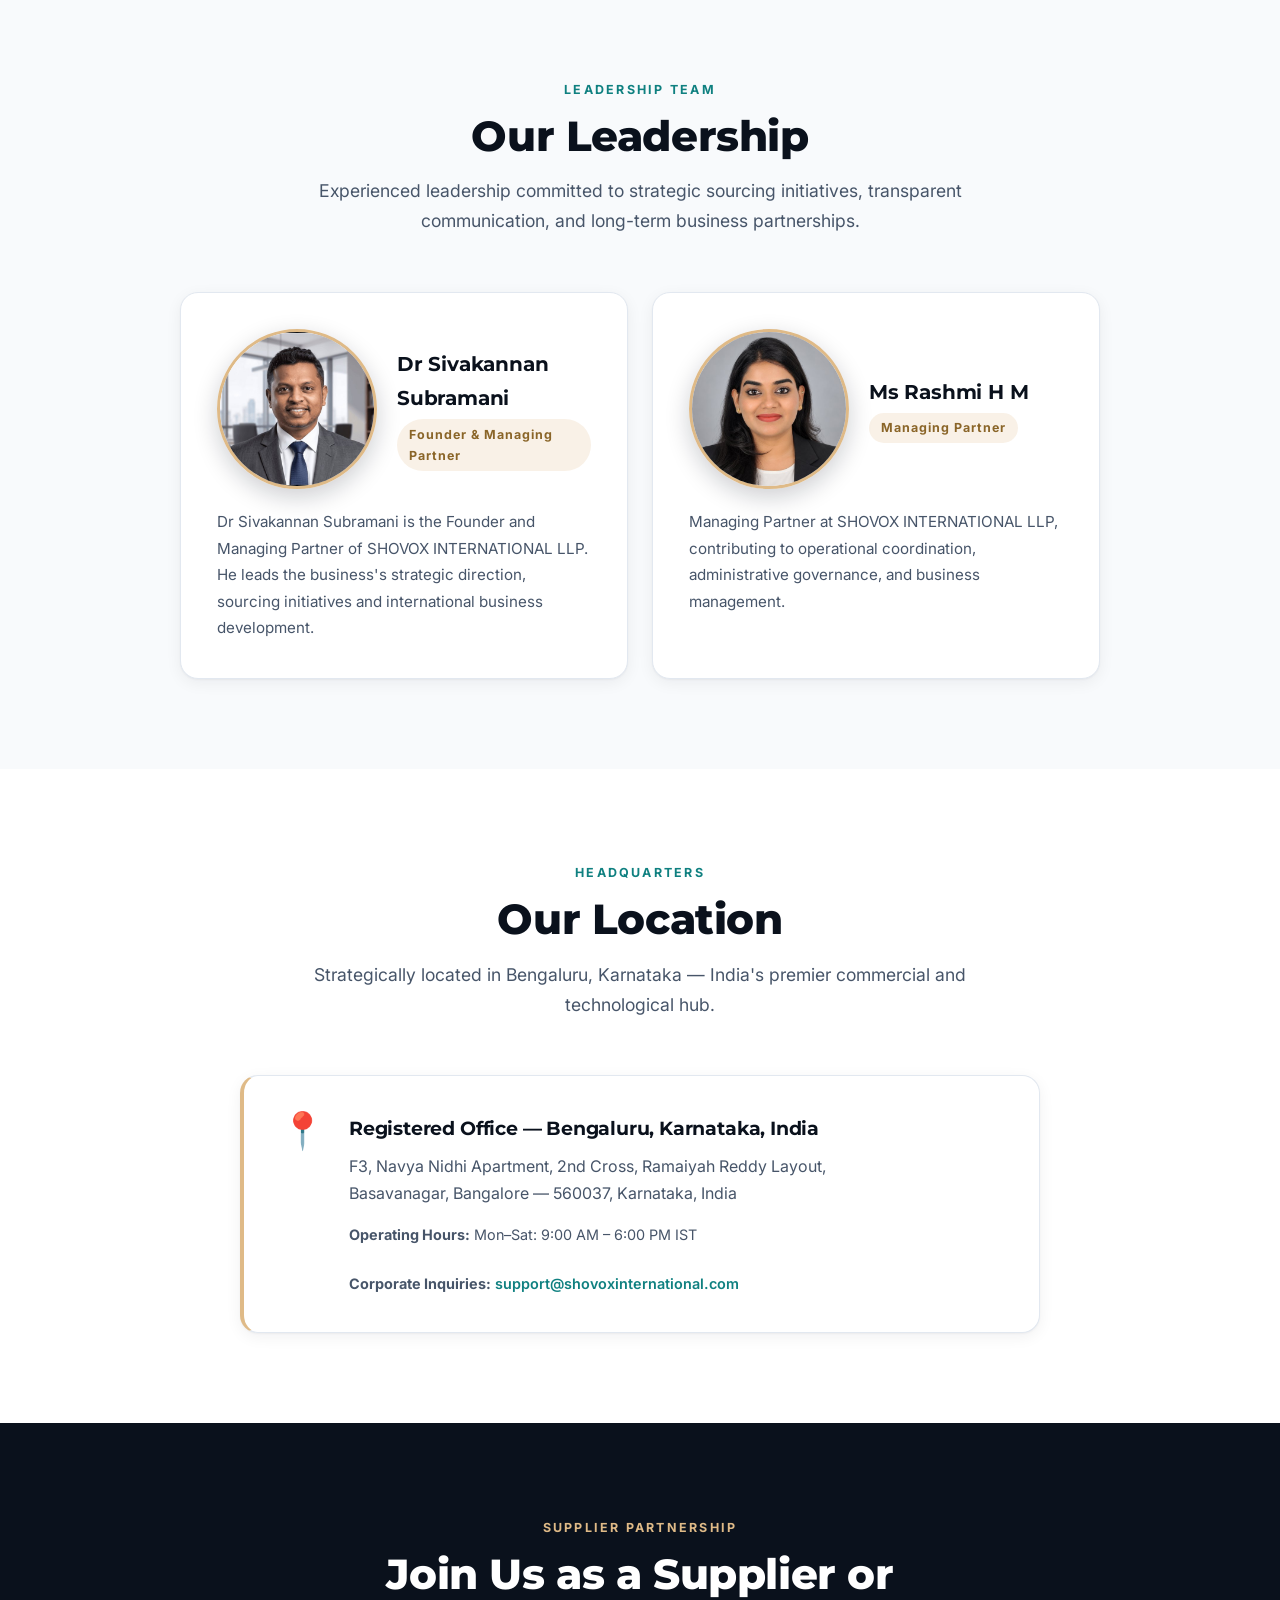
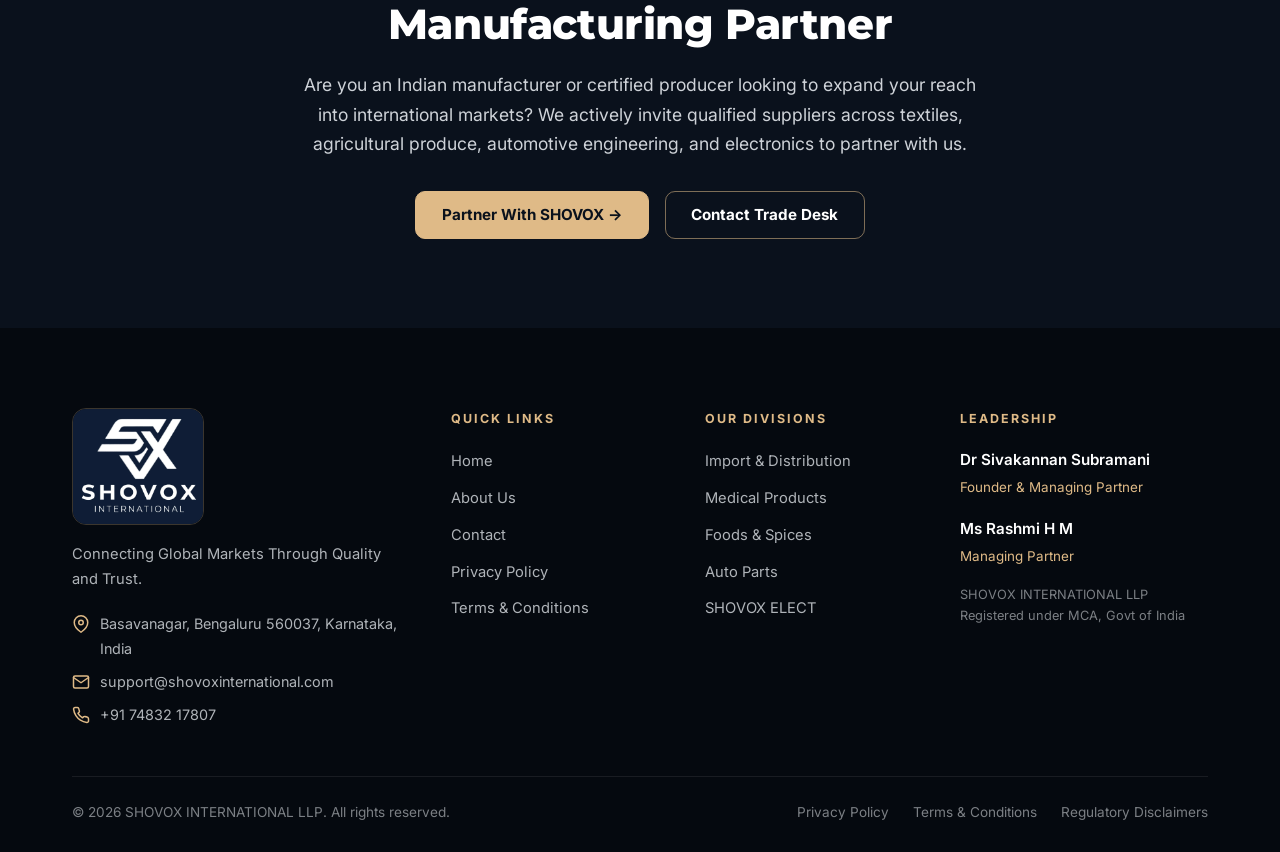
==== commit 8d496566: "Redesign site: new white-on-navy logo, shared header/footer, new homepage, mobile/SEO/accessibility " ====
--- a/about.html
+++ b/about.html
@@ -3,6 +3,10 @@
 <head>
   <meta charset="UTF-8">
   <meta name="viewport" content="width=device-width, initial-scale=1.0">
+  <link rel="icon" href="favicon.ico" sizes="any">
+  <link rel="icon" href="assets/favicon-32.png" type="image/png" sizes="32x32">
+  <link rel="apple-touch-icon" href="assets/apple-touch-icon.png">
+  <meta name="theme-color" content="#0a111c">
   <title>About Us — SHOVOX INTERNATIONAL LLP | India-Based International Trading Business</title>
   <meta name="description" content="SHOVOX INTERNATIONAL LLP is an India-based international trading business focused on product sourcing, import and distribution, export opportunities and supplier collaboration.">
   <meta name="keywords" content="About Shovox, Shovox International LLP, international trading business India, Bangalore trading company, responsible sourcing, Dr Sivakannan Subramani, Rashmi H M">
@@ -12,11 +16,9 @@
   <meta property="og:description" content="SHOVOX INTERNATIONAL LLP is an India-based international trading business focused on product sourcing, import and distribution, export opportunities and supplier collaboration.">
   <meta property="og:type" content="website">
   <meta property="og:url" content="https://shovoxinternational.com/about.html">
-  <meta property="og:image" content="https://shovoxinternational.com/assets/shovox_official_logo.png">
+  <meta name="twitter:card" content="summary_large_image">
+  <meta property="og:image" content="https://shovoxinternational.com/assets/og-image.jpg">
   <link rel="canonical" href="https://shovoxinternational.com/about.html">
-
-  <!-- Favicon -->
-  <link rel="icon" href="assets/shovox_official_logo.png" type="image/png">
 
   <!-- Google Fonts -->
   <link rel="preconnect" href="https://fonts.googleapis.com">
@@ -31,64 +33,79 @@
   <!-- ==========================================================================
        HEADER & NAVIGATION
        ========================================================================== -->
+  <a class="skip-link" href="#main-content">Skip to content</a>
+
+  <!-- ============ SITE HEADER (shared) ============ -->
   <header class="navbar" id="navbar">
-    <div class="container">
-      <a href="index.html" class="brand-logo" aria-label="SHOVOX INTERNATIONAL LLP Home">
-        <img src="assets/shovox_official_logo.png" alt="SHOVOX INTERNATIONAL LLP Logo" class="brand-logo-img">
-        <div class="brand-text">
-          <span class="brand-name">SHOVOX <span>INTERNATIONAL</span> LLP</span>
-          <span class="brand-tagline">Global Sourcing &amp; Trade</span>
-        </div>
+    <div class="container nav-inner">
+      <a href="index.html" class="brand" aria-label="SHOVOX INTERNATIONAL LLP home">
+        <img src="assets/shovox-mark.png" alt="" class="brand-mark" width="48" height="48">
+        <span class="brand-text"><span class="brand-name">SHOVOX</span><span class="brand-sub">INTERNATIONAL</span></span>
       </a>
-
-      <nav aria-label="Main Navigation">
+      <nav class="nav-main" aria-label="Main">
         <ul class="nav-links">
           <li><a href="index.html" data-i18n="nav.home">Home</a></li>
-          <li><a href="import-distribution.html" data-i18n="nav.import">Import &amp; Distribution</a></li>
-          <li><a href="medical.html" data-i18n="nav.medical">Medical Products</a></li>
-          <li><a href="foods-spices.html" data-i18n="nav.foods">Foods &amp; Spices</a></li>
-          <li><a href="auto-parts.html" data-i18n="nav.auto">Auto Parts</a></li>
-          <li><a href="elect.html" data-i18n="nav.elect">SHOVOX ELECT</a></li>
-          <li><a href="about.html" class="active" data-i18n="nav.about">About Us</a></li>
+          <li class="has-dropdown">
+            <button type="button" class="nav-drop-btn" aria-expanded="false" aria-controls="divisions-menu"><span data-i18n="nav.divisions">Divisions</span><svg viewBox="0 0 24 24" fill="none" stroke="currentColor" stroke-width="2.5" stroke-linecap="round" stroke-linejoin="round" aria-hidden="true"><path d="M6 9l6 6 6-6"/></svg></button>
+            <ul class="dropdown-menu" id="divisions-menu">
+            <li><a href="import-distribution.html"><span class="dd-title" data-i18n="nav.import">Import &amp; Distribution</span><span class="dd-desc" data-i18n="divisions.import.desc">Sourcing international products for the Indian market</span></a></li>
+            <li><a href="medical.html"><span class="dd-title" data-i18n="nav.medical">Medical Products</span><span class="dd-desc" data-i18n="divisions.medical.desc">Healthcare textiles, hospital garments and medical supplies</span></a></li>
+            <li><a href="foods-spices.html"><span class="dd-title" data-i18n="nav.foods">Foods &amp; Spices</span><span class="dd-desc" data-i18n="divisions.foods.desc">Indian agricultural products for global markets</span></a></li>
+            <li><a href="auto-parts.html"><span class="dd-title" data-i18n="nav.auto">Auto Parts</span><span class="dd-desc" data-i18n="divisions.auto.desc">Precision components and engineered parts</span></a></li>
+            <li><a href="elect.html"><span class="dd-title" data-i18n="nav.elect">SHOVOX ELECT</span><span class="dd-desc" data-i18n="divisions.elect.desc">Electronics sourcing, components and assembly</span></a></li>
+            </ul>
+          </li>
+          <li><a href="about.html" data-i18n="nav.about">About Us</a></li>
           <li><a href="contact.html" data-i18n="nav.contact">Contact</a></li>
         </ul>
       </nav>
-
-      <div class="lang-selector" aria-label="Language Selector">
-        <button class="lang-btn active" data-lang="en">EN</button>
-        <button class="lang-btn" data-lang="ta" title="தமிழ்">தமிழ்</button>
-        <button class="lang-btn" data-lang="hi" title="हिंदी">हिंदी</button>
-        <button class="lang-btn" data-lang="ar" title="عربي">عربي</button>
-        <button class="lang-btn" data-lang="kn" title="ಕನ್ನಡ">ಕನ್ನಡ</button>
-      </div>
-
-      <button class="hamburger" aria-label="Toggle Navigation">
-        <span></span>
-        <span></span>
-        <span></span>
-      </button>
+      <div class="nav-actions">
+        <div class="lang-menu">
+          <button type="button" class="lang-toggle" aria-expanded="false" aria-label="Change language"><svg viewBox="0 0 24 24" fill="none" stroke="currentColor" stroke-width="2" stroke-linecap="round" stroke-linejoin="round" aria-hidden="true"><circle cx="12" cy="12" r="10"/><path d="M2 12h20M12 2a15.3 15.3 0 0 1 4 10 15.3 15.3 0 0 1-4 10 15.3 15.3 0 0 1-4-10 15.3 15.3 0 0 1 4-10z"/></svg><span class="lang-current">EN</span></button>
+          <div class="lang-list">
+          <button type="button" class="lang-btn active" data-lang="en" lang="en">English</button>
+          <button type="button" class="lang-btn" data-lang="ta" lang="ta">தமிழ்</button>
+          <button type="button" class="lang-btn" data-lang="hi" lang="hi">हिंदी</button>
+          <button type="button" class="lang-btn" data-lang="ar" lang="ar">العربية</button>
+          <button type="button" class="lang-btn" data-lang="kn" lang="kn">ಕನ್ನಡ</button>
+          </div>
+        </div>
+        <a href="contact.html" class="btn btn-navy btn-sm nav-cta" data-i18n="nav.enquire">Request a Quote</a>
+        <button type="button" class="hamburger" id="hamburger" aria-label="Open menu" aria-expanded="false" aria-controls="mobileNav"><span></span><span></span><span></span></button>
+      </div>
     </div>
   </header>
 
-  <!-- Mobile Navigation Overlay -->
-  <div class="mobile-nav" aria-label="Mobile Navigation">
-    <button class="mobile-nav-close" aria-label="Close Navigation">&times;</button>
-    <a href="index.html" data-i18n="nav.home">Home</a>
-    <a href="import-distribution.html" data-i18n="nav.import">Import &amp; Distribution</a>
-    <a href="medical.html" data-i18n="nav.medical">Medical Products</a>
-    <a href="foods-spices.html" data-i18n="nav.foods">Foods &amp; Spices</a>
-    <a href="auto-parts.html" data-i18n="nav.auto">Auto Parts</a>
-    <a href="elect.html" data-i18n="nav.elect">SHOVOX ELECT</a>
-    <a href="about.html" class="active" data-i18n="nav.about">About Us</a>
-    <a href="contact.html" data-i18n="nav.contact">Contact</a>
-    <div class="lang-selector mt-2">
-      <button class="lang-btn active" data-lang="en">EN</button>
-      <button class="lang-btn" data-lang="ta" title="தமிழ்">தமிழ்</button>
-      <button class="lang-btn" data-lang="hi" title="हिंदी">हिंदी</button>
-      <button class="lang-btn" data-lang="ar" title="عربي">عربي</button>
-      <button class="lang-btn" data-lang="kn" title="ಕನ್ನಡ">ಕನ್ನಡ</button>
+  <div class="mobile-nav" id="mobileNav" aria-hidden="true">
+    <div class="mobile-nav-head">
+      <a href="index.html" class="brand" aria-label="SHOVOX INTERNATIONAL LLP home">
+        <img src="assets/shovox-mark.png" alt="" class="brand-mark" width="48" height="48">
+        <span class="brand-text"><span class="brand-name">SHOVOX</span><span class="brand-sub">INTERNATIONAL</span></span>
+      </a>
+      <button type="button" class="mobile-nav-close" aria-label="Close menu">&times;</button>
     </div>
+    <nav class="mobile-nav-links" aria-label="Mobile">
+      <a href="index.html" data-i18n="nav.home">Home</a>
+      <a href="import-distribution.html" data-i18n="nav.import">Import &amp; Distribution</a>
+      <a href="medical.html" data-i18n="nav.medical">Medical Products</a>
+      <a href="foods-spices.html" data-i18n="nav.foods">Foods &amp; Spices</a>
+      <a href="auto-parts.html" data-i18n="nav.auto">Auto Parts</a>
+      <a href="elect.html" data-i18n="nav.elect">SHOVOX ELECT</a>
+      <a href="about.html" data-i18n="nav.about">About Us</a>
+      <a href="contact.html" data-i18n="nav.contact">Contact</a>
+    </nav>
+    <div class="mobile-nav-label">Language</div>
+    <div class="mobile-lang">
+      <button type="button" class="lang-btn active" data-lang="en" lang="en">EN</button>
+      <button type="button" class="lang-btn" data-lang="ta" lang="ta">தமிழ்</button>
+      <button type="button" class="lang-btn" data-lang="hi" lang="hi">हिंदी</button>
+      <button type="button" class="lang-btn" data-lang="ar" lang="ar">عربي</button>
+      <button type="button" class="lang-btn" data-lang="kn" lang="kn">ಕನ್ನಡ</button>
+    </div>
+    <a href="contact.html" class="btn btn-navy" data-i18n="nav.enquire">Request a Quote</a>
   </div>
+  <div id="main-content" tabindex="-1"></div>
+
 
   <main>
     <!-- ==========================================================================
@@ -149,7 +166,7 @@
 
           <div style="text-align: center;">
             <div class="card" style="padding: 2.5rem; background: var(--navy-card); border: 2px solid rgba(223, 186, 135, 0.4); box-shadow: var(--shadow-lg); text-align: center;">
-              <img src="assets/shovox_official_logo.png" alt="Shovox Official Logo" style="max-width: 260px; margin: 0 auto 1.5rem; border-radius: 16px; border: 1px solid rgba(223, 186, 135, 0.3);">
+              <img src="assets/shovox-logo.webp" alt="Shovox Official Logo" style="max-width: 260px; margin: 0 auto 1.5rem; border-radius: 16px; border: 1px solid rgba(223, 186, 135, 0.3);">
               <h3 style="color: var(--white); font-size: 1.3rem; margin-bottom: 0.5rem; font-family: var(--font-display);">
                 SHOVOX INTERNATIONAL LLP
               </h3>
@@ -352,7 +369,7 @@
             <!-- Profile 1: Dr Sivakannan Subramani -->
             <div class="card" style="padding: 2.25rem; display: flex; flex-direction: column; align-items: flex-start; text-align: left;">
               <div style="display: flex; align-items: center; gap: 1.25rem; margin-bottom: 1.25rem; width: 100%;">
-                <img src="assets/sivakannan_subramani.png" alt="Dr Sivakannan Subramani — Founder &amp; Managing Partner, SHOVOX INTERNATIONAL LLP" class="profile-photo" style="width:160px;height:160px;border-radius:50%;object-fit:cover;object-position:center top;border:3px solid #dfba87;box-shadow:0 8px 24px rgba(10,17,28,0.2);flex-shrink:0;">
+                <img src="assets/sivakannan_subramani.jpg" alt="Dr Sivakannan Subramani — Founder &amp; Managing Partner, SHOVOX INTERNATIONAL LLP" class="profile-photo" style="width:160px;height:160px;border-radius:50%;object-fit:cover;object-position:center top;border:3px solid #dfba87;box-shadow:0 8px 24px rgba(10,17,28,0.2);flex-shrink:0;">
                 <div>
                   <h3 style="font-size: 1.25rem; margin-bottom: 0.25rem; color: var(--navy);">Dr Sivakannan Subramani</h3>
                   <span class="tag tag-gold" style="font-size: 0.78rem;">Founder &amp; Managing Partner</span>
@@ -445,105 +462,72 @@
   <!-- ==========================================================================
        WHATSAPP FLOATING BUTTON
        ========================================================================== -->
-    <!-- WhatsApp Floating Action Button -->
-  <a href="https://wa.me/917483217807" class="whatsapp-float" target="_blank" rel="noopener noreferrer" aria-label="Chat on WhatsApp">
-    <svg viewBox="0 0 24 24" xmlns="http://www.w3.org/2000/svg" style="width:32px;height:32px;fill:white;"><path d="M17.472 14.382c-.297-.149-1.758-.867-2.03-.967-.273-.099-.471-.148-.67.15-.197.297-.767.966-.94 1.164-.173.199-.347.223-.644.075-.297-.15-1.255-.463-2.39-1.475-.883-.788-1.48-1.761-1.653-2.059-.173-.297-.018-.458.13-.606.134-.133.298-.347.446-.52.149-.174.198-.298.298-.497.099-.198.05-.371-.025-.52-.075-.149-.669-1.612-.916-2.207-.242-.579-.487-.5-.669-.51-.173-.008-.371-.01-.57-.01-.198 0-.52.074-.792.372-.272.297-1.04 1.016-1.04 2.479 0 1.462 1.065 2.875 1.213 3.074.149.198 2.096 3.2 5.077 4.487.709.306 1.262.489 1.694.625.712.227 1.36.195 1.871.118.571-.085 1.758-.719 2.006-1.413.248-.694.248-1.289.173-1.413-.074-.124-.272-.198-.57-.347m-5.421 7.403h-.004a9.87 9.87 0 01-5.031-1.378l-.361-.214-3.741.982.998-3.648-.235-.374a9.86 9.86 0 01-1.51-5.26c.001-5.45 4.436-9.884 9.888-9.884 2.64 0 5.122 1.03 6.988 2.898a9.825 9.825 0 012.893 6.994c-.003 5.45-4.437 9.884-9.885 9.884m8.413-18.297A11.815 11.815 0 0012.05 0C5.495 0 .16 5.335.157 11.892c0 2.096.547 4.142 1.588 5.945L.057 24l6.305-1.654a11.882 11.882 0 005.683 1.448h.005c6.554 0 11.89-5.335 11.893-11.893a11.821 11.821 0 00-3.48-8.413z"/></svg>
-  </a>
-
-  <!-- ==========================================================================
+<!-- ==========================================================================
        FOOTER
        ========================================================================== -->
     <!-- ==========================================================================
        FOOTER
        ========================================================================== -->
+  
+
+  <!-- ==========================================================================
+       SCRIPTS
+       ========================================================================== -->
+  <!-- ============ SITE FOOTER (shared) ============ -->
   <footer class="footer">
     <div class="container">
       <div class="footer-grid">
-        <!-- Col 1: Brand & Contact -->
         <div class="footer-brand">
-          <a href="index.html" class="brand-logo" style="margin-bottom: 1.25rem; display: inline-flex; align-items: center; gap: 0.75rem; text-decoration: none;">
-            <img src="assets/shovox_official_logo.png" alt="SHOVOX INTERNATIONAL LLP Logo" class="footer-brand-logo" style="width: 52px; height: 52px; object-fit: contain;">
-            <div class="brand-text">
-              <div class="brand-name" style="color: #ffffff; font-size: 1.15rem; font-weight: 800;">SHOVOX <span style="color: var(--gold);">INTERNATIONAL</span></div>
-              <div class="brand-tagline" style="color: var(--gold-dark); font-size: 0.65rem; letter-spacing: 0.15em;">LLP · BENGALURU, INDIA</div>
-            </div>
-          </a>
-          <p data-i18n="footer.tagline" style="color: rgba(241,245,249,0.8); font-size: 0.88rem; line-height: 1.6;">
-            Connecting Global Markets Through Quality and Trust.
-          </p>
-          <div style="margin-top: 1.25rem; font-size: 0.88rem; line-height: 1.8; color: rgba(241,245,249,0.75);">
-            <div>📍 Bengaluru, Karnataka, India</div>
-            <div>✉️ <a href="mailto:support@shovoxinternational.com" style="color: var(--gold); text-decoration: none;">support@shovoxinternational.com</a></div>
-            <div>📱 <a href="tel:+917483217807" style="color: var(--gold); text-decoration: none;">+91 74832 17807</a></div>
-          </div>
-        </div>
-
-        <!-- Col 2: Quick Links (No repetition with divisions!) -->
+          <a href="index.html" aria-label="SHOVOX INTERNATIONAL LLP home"><img src="assets/shovox-logo.webp" alt="SHOVOX INTERNATIONAL" class="footer-logo" width="132" height="116" loading="lazy"></a>
+          <p data-i18n="footer.tagline">Connecting Global Markets Through Quality and Trust.</p>
+          <ul class="footer-contact">
+            <li><svg viewBox="0 0 24 24" fill="none" stroke="currentColor" stroke-width="2" stroke-linecap="round" stroke-linejoin="round" aria-hidden="true"><path d="M21 10c0 7-9 13-9 13s-9-6-9-13a9 9 0 0 1 18 0z"/><circle cx="12" cy="10" r="3"/></svg><span>Basavanagar, Bengaluru 560037, Karnataka, India</span></li>
+            <li><svg viewBox="0 0 24 24" fill="none" stroke="currentColor" stroke-width="2" stroke-linecap="round" stroke-linejoin="round" aria-hidden="true"><rect x="2" y="4" width="20" height="16" rx="2"/><path d="M22 6l-10 7L2 6"/></svg><a href="mailto:support@shovoxinternational.com">support@shovoxinternational.com</a></li>
+            <li><svg viewBox="0 0 24 24" fill="none" stroke="currentColor" stroke-width="2" stroke-linecap="round" stroke-linejoin="round" aria-hidden="true"><path d="M22 16.9v3a2 2 0 0 1-2.2 2 19.8 19.8 0 0 1-8.6-3.1 19.5 19.5 0 0 1-6-6A19.8 19.8 0 0 1 2.1 4.2 2 2 0 0 1 4.1 2h3a2 2 0 0 1 2 1.7c.1.9.4 1.8.7 2.7a2 2 0 0 1-.5 2.1L8 9.8a16 16 0 0 0 6 6l1.3-1.3a2 2 0 0 1 2.1-.4c.9.3 1.8.6 2.7.7a2 2 0 0 1 1.7 2z"/></svg><a href="tel:+917483217807">+91 74832 17807</a></li>
+          </ul>
+        </div>
         <div>
-          <h4 data-i18n="footer.quick_links" style="color: #ffffff; font-size: 1.05rem; margin-bottom: 1rem; font-weight: 700;">Quick Links</h4>
-          <ul class="footer-links" style="list-style: none; padding: 0; margin: 0; line-height: 2;">
+          <h4 data-i18n="footer.quick_links">Quick Links</h4>
+          <ul class="footer-links">
             <li><a href="index.html" data-i18n="nav.home">Home</a></li>
             <li><a href="about.html" data-i18n="nav.about">About Us</a></li>
-            <li><a href="contact.html" data-i18n="nav.contact">Contact Us</a></li>
+            <li><a href="contact.html" data-i18n="nav.contact">Contact</a></li>
             <li><a href="privacy.html" data-i18n="footer.privacy">Privacy Policy</a></li>
             <li><a href="terms.html" data-i18n="footer.terms">Terms &amp; Conditions</a></li>
-            <li><a href="terms.html#disclaimers">Regulatory Disclaimers</a></li>
           </ul>
         </div>
-
-        <!-- Col 3: Our Divisions (Title Case, avoiding all-uppercase) -->
         <div>
-          <h4 data-i18n="footer.divisions_label" style="color: #ffffff; font-size: 1.05rem; margin-bottom: 1rem; font-weight: 700;">Our Divisions</h4>
-          <ul class="footer-links" style="list-style: none; padding: 0; margin: 0; line-height: 2;">
-            <li><a href="import-distribution.html">Import &amp; Distribution</a></li>
-            <li><a href="medical.html">Shovox Medical</a></li>
-            <li><a href="foods-spices.html">Shovox Foods &amp; Spices</a></li>
-            <li><a href="auto-parts.html">Shovox Auto Parts</a></li>
-            <li><a href="elect.html">Shovox Elect</a></li>
+          <h4 data-i18n="footer.divisions_label">Our Divisions</h4>
+          <ul class="footer-links">
+            <li><a href="import-distribution.html" data-i18n="nav.import">Import &amp; Distribution</a></li>
+            <li><a href="medical.html" data-i18n="nav.medical">Medical Products</a></li>
+            <li><a href="foods-spices.html" data-i18n="nav.foods">Foods &amp; Spices</a></li>
+            <li><a href="auto-parts.html" data-i18n="nav.auto">Auto Parts</a></li>
+            <li><a href="elect.html" data-i18n="nav.elect">SHOVOX ELECT</a></li>
           </ul>
         </div>
-
-        <!-- Col 4: Leadership -->
         <div>
-          <h4 data-i18n="footer.leadership" style="color: #ffffff; font-size: 1.05rem; margin-bottom: 1rem; font-weight: 700;">Leadership</h4>
-          <div style="font-size: 0.9rem; line-height: 1.6; color: rgba(241,245,249,0.75);">
-            <div style="margin-bottom: 1rem;">
-              <strong style="color: #ffffff; display: block; font-size: 0.95rem;">Dr Sivakannan Subramani</strong>
-              <span style="font-size: 0.82rem; color: var(--gold);" data-i18n="footer.founder">Founder &amp; Managing Partner</span>
-            </div>
-            <div>
-              <strong style="color: #ffffff; display: block; font-size: 0.95rem;">Ms Rashmi H M</strong>
-              <span style="font-size: 0.82rem; color: var(--gold);" data-i18n="footer.partner">Managing Partner</span>
-            </div>
-            <div style="margin-top: 1rem; font-size: 0.78rem; color: rgba(241,245,249,0.6); line-height: 1.5;">
-              Registered under MCA, Govt of India · Basavanagar, Bangalore — 560037
-            </div>
-          </div>
-        </div>
-      </div>
-
-      <!-- Bottom Bar -->
+          <h4 data-i18n="footer.leadership">Leadership</h4>
+          <div class="footer-leader"><strong>Dr Sivakannan Subramani</strong><span data-i18n="footer.founder">Founder &amp; Managing Partner</span></div>
+          <div class="footer-leader"><strong>Ms Rashmi H M</strong><span data-i18n="footer.partner">Managing Partner</span></div>
+          <p class="footer-reg">SHOVOX INTERNATIONAL LLP<br>Registered under MCA, Govt of India</p>
+        </div>
+      </div>
       <div class="footer-bottom">
-        <p>&copy; <span id="year"></span> <span data-i18n="footer.copyright">SHOVOX INTERNATIONAL LLP. All rights reserved.</span></p>
-        <div style="display: flex; gap: 1.5rem; font-size: 0.85rem; flex-wrap: wrap;">
-          <a href="privacy.html" style="color: rgba(241,245,249,0.6); text-decoration: none;" data-i18n="footer.privacy">Privacy Policy</a>
-          <span style="color: rgba(241,245,249,0.3);">|</span>
-          <a href="terms.html" style="color: rgba(241,245,249,0.6); text-decoration: none;" data-i18n="footer.terms">Terms &amp; Conditions</a>
-          <span style="color: rgba(241,245,249,0.3);">|</span>
-          <a href="terms.html#disclaimers" style="color: rgba(241,245,249,0.6); text-decoration: none;">Regulatory Disclaimers</a>
-        </div>
+        <p>&copy; <span id="year">2026</span> <span data-i18n="footer.copyright">SHOVOX INTERNATIONAL LLP. All rights reserved.</span></p>
+        <nav aria-label="Legal">
+          <a href="privacy.html" data-i18n="footer.privacy">Privacy Policy</a>
+          <a href="terms.html" data-i18n="footer.terms">Terms &amp; Conditions</a>
+          <a href="terms.html#disclaimers">Regulatory Disclaimers</a>
+        </nav>
       </div>
     </div>
   </footer>
 
-  <!-- ==========================================================================
-       SCRIPTS
-       ========================================================================== -->
+  <a href="https://wa.me/917483217807" class="whatsapp-float" target="_blank" rel="noopener noreferrer" aria-label="Chat with us on WhatsApp"><svg viewBox="0 0 24 24" xmlns="http://www.w3.org/2000/svg" aria-hidden="true"><path d="M17.472 14.382c-.297-.149-1.758-.867-2.03-.967-.273-.099-.471-.148-.67.15-.197.297-.767.966-.94 1.164-.173.199-.347.223-.644.075-.297-.15-1.255-.463-2.39-1.475-.883-.788-1.48-1.761-1.653-2.059-.173-.297-.018-.458.13-.606.134-.133.298-.347.446-.52.149-.174.198-.298.298-.497.099-.198.05-.371-.025-.52-.075-.149-.669-1.612-.916-2.207-.242-.579-.487-.5-.669-.51-.173-.008-.371-.01-.57-.01-.198 0-.52.074-.792.372-.272.297-1.04 1.016-1.04 2.479 0 1.462 1.065 2.875 1.213 3.074.149.198 2.096 3.2 5.077 4.487.709.306 1.262.489 1.694.625.712.227 1.36.195 1.871.118.571-.085 1.758-.719 2.006-1.413.248-.694.248-1.289.173-1.413-.074-.124-.272-.198-.57-.347m-5.421 7.403h-.004a9.87 9.87 0 01-5.031-1.378l-.361-.214-3.741.982.998-3.648-.235-.374a9.86 9.86 0 01-1.51-5.26c.001-5.45 4.436-9.884 9.888-9.884 2.64 0 5.122 1.03 6.988 2.898a9.825 9.825 0 012.893 6.994c-.003 5.45-4.437 9.884-9.885 9.884m8.413-18.297A11.815 11.815 0 0012.05 0C5.495 0 .16 5.335.157 11.892c0 2.096.547 4.142 1.588 5.945L.057 24l6.305-1.654a11.882 11.882 0 005.683 1.448h.005c6.554 0 11.89-5.335 11.893-11.893a11.821 11.821 0 00-3.48-8.413z"/></svg></a>
+
   <script src="js/i18n.js"></script>
   <script src="js/nav.js"></script>
   <script src="js/forms.js"></script>
-  <script>
-    document.getElementById('year').textContent = new Date().getFullYear();
-  </script>
 </body>
 </html>
--- a/css/main.css
+++ b/css/main.css
@@ -1,16 +1,22 @@
 /* ==========================================================================
    SHOVOX INTERNATIONAL LLP — Shared Stylesheet (main.css)
+   Site palette: dark navy + gold + teal (unchanged brand colours)
+   Logo: white mark on navy
    ========================================================================== */
 
 :root {
   --navy: #0a111c;
+  --navy-900: #060b12;
   --navy-card: #0d1726;
   --navy-light: #111f33;
+  --logo-navy: #0f1e36;       /* background of the logo artwork */
   --gold: #dfba87;
-  --gold-dark: #c59f64;
+  --gold-dark: #b8904f;       /* darkened slightly for readable text on white */
   --gold-light: #f3e3cc;
   --teal: #0f8080;
   --teal-light: #14b8b8;
+  --teal-soft: #e6f4f4;
+
   --white: #ffffff;
   --bg: #ffffff;
   --surface: #f8fafc;
@@ -18,1226 +24,456 @@
   --border: #e2e8f0;
   --text: #0a111c;
   --text-muted: #475569;
-  --text-light: #94a3b8;
-  --green: #22c55e;
-  --font-sans: 'Inter', system-ui, -apple-system, sans-serif;
+  --text-light: #8a97ab;
+  --green: #16a34a;
+
+  --font-sans: 'Inter', system-ui, -apple-system, 'Segoe UI', sans-serif;
   --font-display: 'Montserrat', 'Inter', sans-serif;
-  --max-width: 1220px;
-  --section-py: clamp(4rem, 8vw, 7rem);
+  --max-width: 1200px;
+  --header-h: 76px;
+  --section-py: clamp(3.5rem, 7vw, 6rem);
   --radius: 12px;
-  --radius-lg: 20px;
-  --shadow: 0 4px 20px rgba(10, 17, 28, 0.08);
-  --shadow-lg: 0 12px 40px rgba(10, 17, 28, 0.15);
+  --radius-lg: 18px;
+  --shadow: 0 1px 2px rgba(10, 17, 28, 0.04), 0 4px 16px rgba(10, 17, 28, 0.06);
+  --shadow-lg: 0 10px 36px rgba(10, 17, 28, 0.13);
 }
 
 /* ==========================================================================
    RESET & BASE
    ========================================================================== */
-*, *::before, *::after {
-  box-sizing: border-box;
-  margin: 0;
-  padding: 0;
-}
-
-html {
-  scroll-behavior: smooth;
-}
-
+*, *::before, *::after { box-sizing: border-box; margin: 0; padding: 0; }
+html { scroll-behavior: smooth; scroll-padding-top: calc(var(--header-h) + 12px); -webkit-text-size-adjust: 100%; }
 body {
-  font-family: var(--font-sans);
-  color: var(--text);
-  background-color: var(--bg);
-  line-height: 1.7;
-  -webkit-font-smoothing: antialiased;
-  -moz-osx-font-smoothing: grayscale;
-}
-
-img {
-  max-width: 100%;
-  display: block;
-}
-
-a {
-  color: inherit;
-  text-decoration: none;
-}
-
-.container {
-  max-width: var(--max-width);
-  margin: 0 auto;
-  padding-inline: clamp(1.25rem, 4vw, 2.5rem);
-  width: 100%;
-}
-
-/* ==========================================================================
-   RTL SUPPORT FOR ARABIC
-   ========================================================================== */
-[dir="rtl"] {
-  text-align: right;
-}
-
-[dir="rtl"] .nav-links {
-  flex-direction: row-reverse;
-}
-
-[dir="rtl"] .hero-grid {
-  direction: rtl;
-}
-
-[dir="rtl"] .disclaimer {
-  border-left: none;
-  border-right: 4px solid var(--teal);
-  border-radius: 8px 0 0 8px;
-}
-
-[dir="rtl"] .dropdown-menu {
-  left: auto;
-  right: 0;
-}
-
-[dir="rtl"] .nav-links a::after {
-  left: auto;
-  right: 0;
-}
-
-/* ==========================================================================
-   NAVBAR
+  font-family: var(--font-sans); font-size: 1rem; color: var(--text); background: var(--bg);
+  line-height: 1.7; -webkit-font-smoothing: antialiased; -moz-osx-font-smoothing: grayscale; overflow-x: hidden;
+}
+img, svg { max-width: 100%; display: block; }
+a { color: inherit; text-decoration: none; }
+button { font: inherit; }
+h1, h2, h3, h4 { font-family: var(--font-display); letter-spacing: -0.01em; }
+:focus-visible { outline: 3px solid var(--teal-light); outline-offset: 2px; border-radius: 4px; }
+
+.container { max-width: var(--max-width); margin: 0 auto; padding-inline: clamp(1rem, 4vw, 2rem); width: 100%; }
+
+.skip-link { position: absolute; left: 1rem; top: -100px; z-index: 2000; background: var(--navy); color: #fff; padding: 0.6rem 1rem; border-radius: 8px; font-weight: 600; }
+.skip-link:focus { top: 0.75rem; }
+.sr-only { position: absolute; width: 1px; height: 1px; padding: 0; margin: -1px; overflow: hidden; clip: rect(0,0,0,0); border: 0; }
+
+@media (prefers-reduced-motion: reduce) {
+  html { scroll-behavior: auto; }
+  *, *::before, *::after { animation: none !important; transition: none !important; }
+}
+
+/* RTL */
+[dir="rtl"] { text-align: right; }
+[dir="rtl"] .disclaimer { border-left: none; border-right: 4px solid var(--teal); border-radius: 8px 0 0 8px; }
+[dir="rtl"] .lang-list { right: auto; left: 0; }
+[dir="rtl"] .whatsapp-float { right: auto; left: 1.5rem; }
+
+/* ==========================================================================
+   HEADER / NAVBAR
    ========================================================================== */
 .navbar {
-  position: fixed;
-  inset-inline: 0;
-  top: 0;
-  z-index: 1000;
-  background: rgba(255, 255, 255, 0.96);
-  backdrop-filter: blur(14px);
-  -webkit-backdrop-filter: blur(14px);
-  border-bottom: 1.5px solid var(--border);
-  transition: all 0.3s ease;
-}
-
-.navbar.scrolled {
-  box-shadow: 0 6px 24px rgba(10, 17, 28, 0.08);
-  background: rgba(255, 255, 255, 0.99);
-}
-
-.navbar .container {
-  max-width: 1440px;
-  width: 100%;
-  padding-inline: clamp(1rem, 2.5vw, 2.5rem);
-  display: flex;
-  align-items: center;
-  justify-content: space-between;
-  height: 90px;
-  gap: 0.75rem;
-}
-
-.brand-logo {
-  display: flex;
-  gap: 0.85rem;
-  align-items: center;
-  text-decoration: none;
-  flex-shrink: 0;
-}
-
-.brand-logo-img {
-  height: 56px;
-  width: auto;
-  object-fit: contain;
-  border-radius: 12px;
-  border: 1.5px solid rgba(223, 186, 135, 0.5);
-  box-shadow: 0 4px 12px rgba(10, 17, 28, 0.15);
-  background: var(--navy);
-  flex-shrink: 0;
-}
-
-.brand-text {
-  display: flex;
-  flex-direction: column;
-}
-
-.brand-name {
-  font-family: var(--font-display);
-  font-size: 1.25rem;
-  font-weight: 900;
-  color: var(--navy);
-  line-height: 1.15;
-  white-space: nowrap;
-}
-
-.brand-name span {
-  color: var(--gold-dark);
-}
-
-.brand-tagline {
-  font-size: 0.65rem;
-  font-weight: 800;
-  letter-spacing: 0.16em;
-  text-transform: uppercase;
-  color: var(--gold-dark);
-  white-space: nowrap;
-}
-
-.nav-links {
-  display: flex;
-  list-style: none;
-  gap: clamp(0.35rem, 0.75vw, 0.95rem);
-  align-items: center;
-  margin: 0;
-  padding: 0;
-  flex-shrink: 1;
-}
-
-.nav-links a {
-  font-size: 0.82rem;
-  font-weight: 600;
-  color: var(--text-muted);
-  transition: color 0.2s ease;
-  position: relative;
-  display: inline-block;
-  padding: 0.2rem 0;
-  white-space: nowrap;
-}
-
-.nav-links a::after {
-  content: '';
-  position: absolute;
-  bottom: -4px;
-  left: 0;
-  width: 0;
-  height: 2px;
-  background: var(--gold-dark);
-  transition: width 0.25s ease;
-}
-
-.nav-links a:hover,
-.nav-links a.active {
-  color: var(--navy);
-}
-
-.nav-links a:hover::after,
-.nav-links a.active::after {
-  width: 100%;
-}
-
-.nav-cta {
-  display: inline-flex;
-  align-items: center;
-  padding: 0.7rem 1.5rem !important;
-  font-weight: 700 !important;
-  border-radius: 10px;
-  background: linear-gradient(135deg, #111f33, #0a111c) !important;
-  color: var(--gold) !important;
-  border: 1px solid rgba(223, 186, 135, 0.4);
-  transition: transform 0.2s, box-shadow 0.2s !important;
-}
-
-.nav-cta::after {
-  display: none !important;
-}
-
-.nav-cta:hover {
-  transform: translateY(-2px);
-  box-shadow: 0 4px 15px rgba(10, 17, 28, 0.2);
-}
-
-/* Dropdown */
-.nav-item.has-dropdown {
-  position: relative;
-}
+  position: sticky; top: 0; z-index: 1000;
+  background: rgba(255, 255, 255, 0.97);
+  backdrop-filter: saturate(180%) blur(12px); -webkit-backdrop-filter: saturate(180%) blur(12px);
+  border-bottom: 1px solid var(--border);
+  transition: box-shadow 0.25s ease;
+}
+.navbar.scrolled { box-shadow: 0 6px 24px rgba(10, 17, 28, 0.08); }
+.nav-inner { display: flex; align-items: center; justify-content: space-between; height: var(--header-h); gap: 1rem; }
+
+.brand { display: inline-flex; align-items: center; gap: 0.7rem; flex-shrink: 0; }
+.brand-mark { width: 48px; height: 48px; border-radius: 10px; }
+.brand-text { display: flex; flex-direction: column; line-height: 1; }
+.brand-name { font-family: var(--font-display); font-weight: 800; font-size: 1.3rem; letter-spacing: 0.14em; color: var(--navy); }
+.brand-sub { font-family: var(--font-display); font-weight: 500; font-size: 0.6rem; letter-spacing: 0.42em; color: var(--text-muted); margin-top: 0.3rem; }
+
+.nav-main { flex: 1; display: flex; justify-content: center; }
+.nav-links { display: flex; align-items: center; gap: 0.25rem; list-style: none; }
+.nav-links > li { position: relative; }
+.nav-links > li > a, .nav-drop-btn {
+  position: relative; display: inline-flex; align-items: center; gap: 0.3rem;
+  padding: 0.55rem 0.9rem; border-radius: 8px; font-size: 0.92rem; font-weight: 600;
+  color: var(--text-muted); background: none; border: 0; cursor: pointer; white-space: nowrap;
+  transition: color 0.2s, background 0.2s;
+}
+.nav-links > li > a:hover, .nav-drop-btn:hover, .has-dropdown:focus-within .nav-drop-btn { color: var(--navy); background: var(--surface); }
+.nav-links a.active, .nav-drop-btn.active { color: var(--navy); }
+.nav-links > li > a.active::after, .nav-drop-btn.active::after {
+  content: ''; position: absolute; left: 0.9rem; right: 0.9rem; bottom: 0.15rem; height: 2px; background: var(--gold); border-radius: 2px;
+}
+.nav-drop-btn svg { width: 14px; height: 14px; transition: transform 0.2s; }
+.has-dropdown.open .nav-drop-btn svg { transform: rotate(180deg); }
 
 .dropdown-menu {
-  position: absolute;
-  top: 100%;
-  left: 0;
-  background: var(--white);
-  border-radius: 12px;
-  box-shadow: var(--shadow-lg);
-  min-width: 200px;
-  padding: 0.5rem 0;
-  opacity: 0;
-  visibility: hidden;
-  transform: translateY(8px);
-  transition: opacity 0.2s ease, transform 0.2s ease, visibility 0.2s ease;
-  list-style: none;
-  border: 1px solid var(--border);
-  z-index: 100;
-}
-
-.nav-item.has-dropdown:hover .dropdown-menu {
-  opacity: 1;
-  visibility: visible;
-  transform: translateY(0);
-}
-
-.dropdown-menu li a {
-  display: block;
-  padding: 0.6rem 1.25rem;
-  color: var(--text);
-  font-size: 0.88rem;
-  font-weight: 500;
-}
-
-.dropdown-menu li a:hover {
-  background: var(--surface);
-  color: var(--teal);
-}
-
-/* Language selector */
-.lang-selector {
-  display: inline-flex;
-  gap: 0.15rem;
-  align-items: center;
-  flex-shrink: 0;
-  background: rgba(15, 128, 128, 0.05);
-  border: 1px solid var(--border);
-  padding: 2px 4px;
-  border-radius: 8px;
-}
-
+  position: absolute; top: calc(100% + 10px); left: 50%; transform: translate(-50%, 6px);
+  width: 340px; list-style: none; background: #fff; border: 1px solid var(--border); border-radius: 14px;
+  box-shadow: var(--shadow-lg); padding: 0.5rem; opacity: 0; visibility: hidden;
+  transition: opacity 0.18s, transform 0.18s, visibility 0.18s;
+}
+.dropdown-menu::before { content: ''; position: absolute; top: -12px; left: 0; right: 0; height: 12px; }
+.has-dropdown:hover .dropdown-menu, .has-dropdown:focus-within .dropdown-menu, .has-dropdown.open .dropdown-menu { opacity: 1; visibility: visible; transform: translate(-50%, 0); }
+.dropdown-menu a { display: flex; flex-direction: column; gap: 0.1rem; padding: 0.65rem 0.85rem; border-radius: 10px; transition: background 0.15s; border-left: 3px solid transparent; }
+.dropdown-menu a:hover, .dropdown-menu a.active { background: var(--surface); border-left-color: var(--gold); }
+.dd-title { font-weight: 700; font-size: 0.9rem; color: var(--navy); }
+.dd-desc { font-size: 0.8rem; color: var(--text-muted); line-height: 1.4; }
+
+.nav-actions { display: flex; align-items: center; gap: 0.6rem; flex-shrink: 0; }
+.lang-menu { position: relative; }
+.lang-toggle {
+  display: inline-flex; align-items: center; gap: 0.35rem; padding: 0.5rem 0.7rem;
+  border: 1px solid var(--border); border-radius: 8px; background: #fff; color: var(--navy);
+  font-size: 0.82rem; font-weight: 700; cursor: pointer;
+}
+.lang-toggle:hover { background: var(--surface); }
+.lang-toggle svg { width: 16px; height: 16px; }
+.lang-list {
+  position: absolute; right: 0; top: calc(100% + 8px); min-width: 160px; background: #fff;
+  border: 1px solid var(--border); border-radius: 12px; box-shadow: var(--shadow-lg); padding: 0.4rem; display: none; z-index: 20;
+}
+.lang-menu.open .lang-list { display: block; }
 .lang-btn {
-  font-size: 0.72rem;
-  font-weight: 700;
-  padding: 0.2rem 0.38rem;
-  border-radius: 5px;
-  border: none;
-  background: transparent;
-  cursor: pointer;
-  color: var(--text-muted);
-  transition: all 0.2s ease;
-  white-space: nowrap;
-}
-
-.lang-btn.active,
-.lang-btn:hover {
-  background: var(--navy);
-  color: var(--gold);
-  border-color: var(--navy);
-}
-
-/* Hamburger */
+  display: block; width: 100%; text-align: start; padding: 0.5rem 0.75rem; border: 0; border-radius: 8px;
+  background: none; font-size: 0.88rem; font-weight: 600; color: var(--text); cursor: pointer;
+}
+.lang-btn:hover { background: var(--surface); }
+.lang-btn.active { background: var(--navy); color: var(--gold); }
+
 .hamburger {
-  display: none;
-  flex-direction: column;
-  gap: 5px;
-  background: none;
-  border: none;
-  cursor: pointer;
-  padding: 6px;
-}
-
-.hamburger span {
-  display: block;
-  width: 24px;
-  height: 2px;
-  background: var(--navy);
-  border-radius: 2px;
-  transition: 0.3s ease;
-}
-
-/* Mobile Nav */
+  display: none; flex-direction: column; justify-content: center; gap: 5px; width: 44px; height: 44px; padding: 10px;
+  border: 1px solid var(--border); border-radius: 10px; background: #fff; cursor: pointer;
+}
+.hamburger span { display: block; height: 2px; background: var(--navy); border-radius: 2px; }
+
 .mobile-nav {
-  display: none;
-  position: fixed;
-  inset: 0;
-  background: var(--navy);
-  z-index: 999;
-  flex-direction: column;
-  align-items: center;
-  justify-content: center;
-  gap: 2rem;
-  padding: 2rem;
-}
-
-.mobile-nav.open {
-  display: flex;
-}
-
-.mobile-nav a {
-  font-size: 1.4rem;
-  font-weight: 700;
-  color: var(--gold);
-  text-decoration: none;
-  transition: color 0.2s ease;
-}
-
-.mobile-nav a:hover,
-.mobile-nav a.active {
-  color: var(--white);
-}
-
-.mobile-nav-close {
-  position: absolute;
-  top: 1.5rem;
-  right: 1.5rem;
-  background: none;
-  border: none;
-  color: var(--gold);
-  font-size: 2rem;
-  cursor: pointer;
-  line-height: 1;
-}
-
-/* ==========================================================================
-   HERO SECTION
+  position: fixed; inset: 0; z-index: 1100; background: #fff; display: flex; flex-direction: column;
+  padding: 0 clamp(1rem, 4vw, 2rem) 2rem; overflow-y: auto;
+  visibility: hidden; opacity: 0; transform: translateY(-8px); transition: opacity 0.2s, transform 0.2s, visibility 0.2s;
+}
+.mobile-nav.open { visibility: visible; opacity: 1; transform: none; }
+.mobile-nav-head { display: flex; align-items: center; justify-content: space-between; height: var(--header-h); border-bottom: 1px solid var(--border); margin-bottom: 0.5rem; flex-shrink: 0; }
+.mobile-nav-close { width: 44px; height: 44px; border: 1px solid var(--border); border-radius: 10px; background: #fff; font-size: 1.6rem; line-height: 1; color: var(--navy); cursor: pointer; }
+.mobile-nav-links { display: flex; flex-direction: column; }
+.mobile-nav-links a { padding: 0.85rem 0.25rem; font-size: 1.05rem; font-weight: 600; color: var(--navy); border-bottom: 1px solid var(--border); }
+.mobile-nav-links a.active { color: var(--teal); }
+.mobile-nav-label { margin: 1.5rem 0 0.25rem; font-size: 0.72rem; font-weight: 700; letter-spacing: 0.16em; text-transform: uppercase; color: var(--text-light); }
+.mobile-lang { display: flex; flex-wrap: wrap; gap: 0.5rem; margin-top: 0.75rem; }
+.mobile-lang .lang-btn { width: auto; border: 1px solid var(--border); padding: 0.45rem 0.8rem; }
+.mobile-nav .btn { margin-top: 1.75rem; }
+
+/* ==========================================================================
+   BUTTONS
+   ========================================================================== */
+.btn {
+  display: inline-flex; align-items: center; justify-content: center; gap: 0.5rem; padding: 0.85rem 1.6rem;
+  font-size: 0.95rem; font-weight: 700; line-height: 1.2; border: 1.5px solid transparent; border-radius: 10px;
+  cursor: pointer; text-align: center; transition: background 0.2s, color 0.2s, border-color 0.2s, box-shadow 0.2s, transform 0.2s;
+}
+.btn:hover { transform: translateY(-1px); }
+.btn-sm { padding: 0.55rem 1.1rem; font-size: 0.86rem; }
+
+.btn-gold { background: var(--gold); color: var(--navy); border-color: var(--gold); }
+.btn-gold:hover { background: #e9c99b; border-color: #e9c99b; box-shadow: 0 6px 18px rgba(223, 186, 135, 0.35); }
+.btn-navy, .btn-submit { background: var(--navy); color: #fff; border-color: var(--navy); }
+.btn-navy:hover, .btn-submit:hover { background: var(--navy-light); border-color: var(--navy-light); box-shadow: 0 6px 18px rgba(10, 17, 28, 0.2); }
+.btn-teal { background: var(--teal); color: #fff; border-color: var(--teal); }
+.btn-teal:hover { background: #0c6c6c; border-color: #0c6c6c; }
+.btn-primary { background: var(--navy); color: #fff; border-color: var(--navy); }
+.btn-primary:hover { background: var(--navy-light); }
+.btn-outline { background: transparent; color: var(--navy); border-color: rgba(10, 17, 28, 0.25); }
+.btn-outline:hover { border-color: var(--navy); background: var(--surface); }
+
+/* On dark backgrounds */
+.hero .btn-primary, .page-hero .btn-primary, .section-dark .btn-primary, .cta-band .btn-primary { background: #fff; color: var(--navy); border-color: #fff; }
+.hero .btn-primary:hover, .page-hero .btn-primary:hover, .section-dark .btn-primary:hover, .cta-band .btn-primary:hover { background: var(--gold-light); border-color: var(--gold-light); }
+.hero .btn-outline, .page-hero .btn-outline, .section-dark .btn-outline, .division-card .btn-outline, .cta-band .btn-outline, .btn-outline-white {
+  color: #fff; border-color: rgba(223, 186, 135, 0.55); background: transparent;
+}
+.hero .btn-outline:hover, .page-hero .btn-outline:hover, .section-dark .btn-outline:hover, .division-card .btn-outline:hover, .cta-band .btn-outline:hover, .btn-outline-white:hover {
+  border-color: var(--gold); background: rgba(223, 186, 135, 0.1);
+}
+
+/* ==========================================================================
+   HOMEPAGE HERO
    ========================================================================== */
 .hero {
-  min-height: 90vh;
-  display: flex;
-  align-items: center;
-  background: radial-gradient(circle at 80% 20%, rgba(15, 128, 128, 0.15) 0%, transparent 50%),
-              radial-gradient(circle at 20% 80%, rgba(223, 186, 135, 0.1) 0%, transparent 40%),
-              linear-gradient(135deg, #070d17, #0d1726, #0a111c);
-  padding-top: 120px;
-  padding-bottom: 80px;
-  position: relative;
-  overflow: hidden;
-}
-
-.hero-decor {
-  position: absolute;
-  border-radius: 50%;
-  filter: blur(100px);
-  opacity: 0.2;
-  pointer-events: none;
-}
-
-.hero-grid {
-  display: grid;
-  grid-template-columns: 1.2fr 1fr;
-  gap: 3rem;
-  align-items: center;
-  position: relative;
-  z-index: 2;
-}
-
+  position: relative; overflow: hidden; color: #fff;
+  background: radial-gradient(circle at 85% 15%, rgba(15, 128, 128, 0.18), transparent 45%), linear-gradient(135deg, #070d17, #0d1726 60%, #0a111c);
+  padding: clamp(3.5rem, 8vw, 6.5rem) 0 clamp(3.5rem, 7vw, 6rem);
+}
+.hero::before {
+  content: ''; position: absolute; inset: 0; pointer-events: none;
+  background-image: linear-gradient(rgba(223, 186, 135, 0.05) 1px, transparent 1px), linear-gradient(90deg, rgba(223, 186, 135, 0.05) 1px, transparent 1px);
+  background-size: 56px 56px;
+  mask-image: radial-gradient(ellipse at 70% 40%, #000 0%, transparent 70%);
+  -webkit-mask-image: radial-gradient(ellipse at 70% 40%, #000 0%, transparent 70%);
+}
+.hero .container { position: relative; z-index: 1; }
+.hero-grid { display: grid; grid-template-columns: 1.15fr 0.85fr; gap: clamp(2rem, 5vw, 4rem); align-items: center; }
 .hero-badge {
-  inline-size: fit-content;
-  display: inline-flex;
-  align-items: center;
-  gap: 0.5rem;
-  padding: 0.45rem 1.15rem;
-  background: rgba(255, 255, 255, 0.08);
-  border: 1.5px solid rgba(223, 186, 135, 0.4);
-  border-radius: 100px;
-  font-size: 0.85rem;
-  font-weight: 600;
-  color: #fdfaf7;
-  margin-bottom: 1.75rem;
-}
-
-.hero-badge .dot {
-  width: 8px;
-  height: 8px;
-  background: #22c55e;
-  border-radius: 50%;
-  box-shadow: 0 0 10px #22c55e;
-  animation: pulse 2s infinite;
-}
-
-@keyframes pulse {
-  0%, 100% {
-    opacity: 1;
-    transform: scale(1);
-  }
-  50% {
-    opacity: 0.4;
-    transform: scale(0.85);
-  }
-}
-
-.hero-subhead {
-  font-size: clamp(0.95rem, 1.5vw, 1.15rem);
-  font-weight: 800;
-  letter-spacing: 0.16em;
-  text-transform: uppercase;
-  color: var(--gold);
-  margin-bottom: 0.5rem;
-}
-
-.hero h1 {
-  font-family: var(--font-display);
-  font-size: clamp(2.5rem, 5vw, 4rem);
-  font-weight: 900;
-  color: var(--white);
-  line-height: 1.1;
-  margin-bottom: 1.5rem;
-}
-
-.hero h1 .highlight {
-  background: linear-gradient(135deg, #fff 30%, var(--gold) 100%);
-  -webkit-background-clip: text;
-  -webkit-text-fill-color: transparent;
-}
-
-.hero p {
-  font-size: clamp(1rem, 1.6vw, 1.18rem);
-  color: rgba(241, 245, 249, 0.9);
-  line-height: 1.8;
-  margin-bottom: 2.5rem;
-}
-
-.hero-actions {
-  display: flex;
-  flex-wrap: wrap;
-  gap: 1.25rem;
-}
-
-.hero-showcase {
-  display: flex;
-  flex-direction: column;
-  align-items: center;
-  justify-content: center;
-}
-
-.hero-logo-card {
-  background: #0d1726;
-  border: 2px solid rgba(223, 186, 135, 0.5);
-  border-radius: 28px;
-  padding: 2rem;
-  box-shadow: 0 24px 60px rgba(0, 0, 0, 0.5);
-  text-align: center;
-}
-
-.hero-logo-img {
-  width: 100%;
-  max-width: 320px;
-  border-radius: 16px;
-  margin: 0 auto 1rem;
-  display: block;
-}
-
-/* ==========================================================================
-   BUTTONS
-   ========================================================================== */
-.btn {
-  display: inline-flex;
-  align-items: center;
-  justify-content: center;
-  gap: 0.5rem;
-  padding: 0.9rem 2rem;
-  font-size: 0.95rem;
-  font-weight: 700;
-  border: none;
-  border-radius: 10px;
-  cursor: pointer;
-  transition: transform 0.2s ease, box-shadow 0.2s ease, background 0.2s ease, color 0.2s ease;
-  text-decoration: none;
-  line-height: 1.2;
-}
-
-.btn:hover {
-  transform: translateY(-2px);
-}
-
-.btn-primary {
-  background: linear-gradient(135deg, #fff, #f1f5f9);
-  color: var(--navy);
-  box-shadow: 0 4px 20px rgba(0, 0, 0, 0.25);
-}
-
-.btn-primary:hover {
-  box-shadow: 0 8px 25px rgba(0, 0, 0, 0.3);
-}
-
-.btn-gold {
-  background: linear-gradient(135deg, var(--gold), var(--gold-dark));
-  color: var(--navy);
-  font-weight: 800;
-  box-shadow: 0 4px 15px rgba(223, 186, 135, 0.3);
-}
-
-.btn-gold:hover {
-  box-shadow: 0 6px 20px rgba(223, 186, 135, 0.45);
-}
-
-.btn-outline {
-  background: rgba(255, 255, 255, 0.06);
-  color: var(--white);
-  border: 2px solid rgba(223, 186, 135, 0.6);
-}
-
-.btn-outline:hover {
-  background: rgba(223, 186, 135, 0.15);
-  border-color: var(--gold);
-}
-
-.btn-navy {
-  background: var(--navy);
-  color: var(--gold);
-  border: 1px solid rgba(223, 186, 135, 0.3);
-}
-
-.btn-navy:hover {
-  background: var(--navy-light);
-  border-color: var(--gold);
-}
-
-.btn-teal {
-  background: var(--teal);
-  color: var(--white);
-}
-
-.btn-teal:hover {
-  background: var(--teal-light);
-}
-
-.btn-sm {
-  padding: 0.55rem 1.25rem;
-  font-size: 0.85rem;
-}
-
-/* ==========================================================================
-   SECTION STYLES
-   ========================================================================== */
-.section {
-  padding: var(--section-py) 0;
-}
-
-.section-alt {
-  background-color: var(--surface);
-}
-
-.section-dark {
-  background-color: var(--navy);
-  color: var(--white);
-}
-
-.section-header {
-  text-align: center;
-  margin-bottom: clamp(2.5rem, 5vw, 4rem);
-}
-
-.section-eyebrow {
-  font-size: 0.8rem;
-  font-weight: 800;
-  letter-spacing: 0.2em;
-  text-transform: uppercase;
-  color: var(--teal);
-  margin-bottom: 0.75rem;
-  display: block;
-}
-
-.section-title {
-  font-family: var(--font-display);
-  font-size: clamp(1.9rem, 3.5vw, 3rem);
-  font-weight: 900;
-  color: var(--navy);
-  line-height: 1.2;
-  margin-bottom: 1rem;
-}
-
-.section-dark .section-title {
-  color: var(--white);
-}
-
-.section-desc {
-  font-size: clamp(1rem, 1.6vw, 1.15rem);
-  color: var(--text-muted);
-  max-width: 680px;
-  margin: 0 auto;
-}
-
-.section-dark .section-desc {
-  color: rgba(241, 245, 249, 0.8);
-}
+  display: inline-flex; align-items: center; gap: 0.55rem; padding: 0.4rem 0.95rem; border-radius: 999px;
+  border: 1px solid rgba(223, 186, 135, 0.35); background: rgba(255, 255, 255, 0.05);
+  font-size: 0.82rem; font-weight: 600; color: #f1f5f9; margin-bottom: 1.5rem;
+}
+.hero-badge .dot { width: 7px; height: 7px; border-radius: 50%; background: #22c55e; box-shadow: 0 0 0 4px rgba(34, 197, 94, 0.18); }
+.hero h1 { font-size: clamp(2.1rem, 4.6vw, 3.2rem); font-weight: 800; line-height: 1.1; color: #fff; margin-bottom: 1.25rem; }
+.hero h1 .highlight { display: block; color: var(--gold); }
+.hero-lead { font-size: clamp(1rem, 1.5vw, 1.12rem); color: rgba(241, 245, 249, 0.85); line-height: 1.75; max-width: 600px; margin-bottom: 2rem; }
+.hero-actions { display: flex; flex-wrap: wrap; gap: 0.85rem; }
+.hero-trust { display: flex; flex-wrap: wrap; gap: 0.5rem 1.5rem; margin-top: 2.25rem; padding-top: 1.5rem; border-top: 1px solid rgba(255, 255, 255, 0.1); font-size: 0.85rem; color: rgba(241, 245, 249, 0.72); }
+.hero-trust span { display: inline-flex; align-items: center; gap: 0.45rem; }
+.hero-trust svg { width: 16px; height: 16px; color: var(--gold); }
+.hero-visual { display: flex; justify-content: center; }
+.hero-logo-frame {
+  width: min(100%, 400px); aspect-ratio: 1323 / 1165; border-radius: 24px; overflow: hidden;
+  background: var(--logo-navy); border: 1px solid rgba(223, 186, 135, 0.3);
+  box-shadow: 0 30px 80px rgba(0, 0, 0, 0.45);
+}
+.hero-logo-frame img { width: 100%; height: 100%; object-fit: contain; }
+
+/* ==========================================================================
+   INTERIOR PAGE HERO
+   ========================================================================== */
+.page-hero {
+  position: relative; overflow: hidden; color: #fff; text-align: center;
+  background: radial-gradient(circle at 80% 0%, rgba(15, 128, 128, 0.16), transparent 50%), linear-gradient(135deg, #070d17, #0d1726);
+  padding: clamp(3rem, 7vw, 5rem) 0 clamp(3rem, 6vw, 4.5rem);
+}
+.page-hero .container { position: relative; }
+.page-hero .eyebrow { display: inline-block; font-size: 0.78rem; font-weight: 700; letter-spacing: 0.18em; text-transform: uppercase; color: var(--teal-light); margin-bottom: 0.9rem; }
+.page-hero h1 { font-size: clamp(2rem, 4.2vw, 3.1rem); font-weight: 800; color: #fff; line-height: 1.15; margin-bottom: 1rem; }
+.page-hero p { font-size: clamp(1rem, 1.5vw, 1.12rem); color: rgba(241, 245, 249, 0.85); max-width: 680px; margin: 0 auto; }
+.page-hero .breadcrumb { justify-content: center; color: rgba(241, 245, 249, 0.6); }
+.page-hero .breadcrumb a { color: #fff; }
+.page-hero .hero-actions { justify-content: center; }
+
+/* ==========================================================================
+   SECTIONS
+   ========================================================================== */
+.section { padding: var(--section-py) 0; }
+.section-alt { background: var(--surface); }
+.section-dark { background: var(--navy); color: #fff; }
+.section-header { text-align: center; max-width: 760px; margin: 0 auto clamp(2.25rem, 5vw, 3.5rem); }
+.section-eyebrow { display: inline-block; font-size: 0.78rem; font-weight: 700; letter-spacing: 0.18em; text-transform: uppercase; color: var(--teal); margin-bottom: 0.75rem; }
+.section-dark .section-eyebrow { color: var(--gold); }
+.section-title { font-size: clamp(1.75rem, 3.4vw, 2.6rem); font-weight: 800; color: var(--navy); line-height: 1.2; margin-bottom: 0.9rem; }
+.section-dark .section-title, .text-white { color: #fff; }
+.section-desc { font-size: clamp(1rem, 1.5vw, 1.1rem); color: var(--text-muted); max-width: 680px; margin: 0 auto; }
+.section-dark .section-desc { color: rgba(241, 245, 249, 0.8); }
 
 /* ==========================================================================
    CARDS
    ========================================================================== */
-.cards-grid {
-  display: grid;
-  grid-template-columns: repeat(auto-fill, minmax(280px, 1fr));
-  gap: 1.75rem;
-}
-
-.cards-grid-2 {
-  display: grid;
-  grid-template-columns: repeat(auto-fill, minmax(360px, 1fr));
-  gap: 1.75rem;
-}
-
-.cards-grid-3 {
-  display: grid;
-  grid-template-columns: repeat(3, 1fr);
-  gap: 1.75rem;
-}
+.cards-grid { display: grid; grid-template-columns: repeat(auto-fill, minmax(min(100%, 270px), 1fr)); gap: 1.5rem; }
+.cards-grid-2 { display: grid; grid-template-columns: repeat(auto-fit, minmax(min(100%, 340px), 1fr)); gap: 1.5rem; }
+.cards-grid-3 { display: grid; grid-template-columns: repeat(3, 1fr); gap: 1.5rem; }
 
 .card {
-  background: var(--white);
-  border-radius: var(--radius-lg);
-  border: 1px solid var(--border);
-  padding: 2rem;
-  box-shadow: var(--shadow);
-  transition: transform 0.25s ease, box-shadow 0.25s ease;
-}
-
-.card:hover {
-  transform: translateY(-4px);
-  box-shadow: var(--shadow-lg);
-}
-
-.card-icon {
-  width: 52px;
-  height: 52px;
-  border-radius: 14px;
-  display: flex;
-  align-items: center;
-  justify-content: center;
-  margin-bottom: 1.25rem;
-  font-size: 1.6rem;
-}
-
-.card-icon-navy {
-  background: var(--navy);
-  color: var(--gold);
-}
-
-.card-icon-teal {
-  background: rgba(15, 128, 128, 0.1);
-  color: var(--teal);
-}
-
-.card-icon-gold {
-  background: rgba(223, 186, 135, 0.15);
-  color: var(--gold-dark);
-}
-
-.card h3 {
-  font-size: 1.1rem;
-  font-weight: 800;
-  color: var(--navy);
-  margin-bottom: 0.6rem;
-}
-
-.card p {
-  font-size: 0.92rem;
-  color: var(--text-muted);
-  line-height: 1.7;
-}
-
-.division-card {
-  background: var(--navy-card);
-  border: 1.5px solid rgba(223, 186, 135, 0.3);
-  border-radius: var(--radius-lg);
-  padding: 2rem;
-  text-align: center;
-  transition: all 0.3s ease;
-}
-
-.division-card:hover {
-  border-color: var(--gold);
-  transform: translateY(-5px);
-  box-shadow: 0 20px 50px rgba(0, 0, 0, 0.4);
-}
-
-.division-card h3 {
-  color: var(--white);
-  margin-bottom: 0.5rem;
-  font-size: 1.2rem;
-  font-weight: 800;
-}
-
-.division-card p {
-  color: rgba(241, 245, 249, 0.75);
-  font-size: 0.9rem;
-  line-height: 1.6;
-}
-
-.division-icon-wrap {
-  font-size: 2.25rem;
-  margin-bottom: 1.25rem;
-  line-height: 1;
-  display: inline-block;
-  font-family: 'Apple Color Emoji', 'Segoe UI Emoji', 'Segoe UI Symbol', 'Noto Color Emoji', sans-serif;
-}
+  background: #fff; border: 1px solid var(--border); border-radius: var(--radius-lg); padding: clamp(1.5rem, 3vw, 2rem);
+  box-shadow: var(--shadow); transition: transform 0.25s, box-shadow 0.25s, border-color 0.25s;
+}
+.card:hover { transform: translateY(-3px); box-shadow: var(--shadow-lg); border-color: rgba(223, 186, 135, 0.6); }
+.card h3 { font-size: 1.12rem; font-weight: 700; color: var(--navy); margin-bottom: 0.55rem; }
+.card p { font-size: 0.94rem; color: var(--text-muted); line-height: 1.7; }
+
+.card-icon { width: 48px; height: 48px; border-radius: 12px; display: flex; align-items: center; justify-content: center; margin-bottom: 1.1rem; font-size: 1.45rem; }
+.card-icon svg { width: 24px; height: 24px; }
+.card-icon-navy { background: var(--navy); color: var(--gold); }
+.card-icon-teal { background: rgba(15, 128, 128, 0.1); color: var(--teal); }
+.card-icon-gold { background: rgba(223, 186, 135, 0.18); color: var(--gold-dark); }
+
+.division-card { background: var(--navy-card); border: 1px solid rgba(223, 186, 135, 0.25); border-radius: var(--radius-lg); padding: 2rem; text-align: center; transition: transform 0.25s, border-color 0.25s; }
+.division-card:hover { transform: translateY(-4px); border-color: var(--gold); }
+.division-card h3 { color: #fff; font-size: 1.1rem; margin-bottom: 0.5rem; }
+.division-card p { color: rgba(241, 245, 249, 0.75); font-size: 0.92rem; }
+.division-icon-wrap { font-size: 2rem; margin-bottom: 1rem; display: inline-block; }
 
 .product-card {
-  background: var(--white);
-  border-radius: var(--radius);
-  border: 1px solid var(--border);
-  padding: 1.5rem;
-  box-shadow: var(--shadow);
-  transition: all 0.25s ease;
-}
-
-.product-card:hover {
-  transform: translateY(-3px);
-  box-shadow: var(--shadow-lg);
-  border-color: rgba(15, 128, 128, 0.3);
-}
-
-.product-card .product-category {
-  font-size: 0.75rem;
-  font-weight: 800;
-  letter-spacing: 0.18em;
-  text-transform: uppercase;
-  color: var(--teal);
-  margin-bottom: 0.5rem;
-  display: block;
-}
-
-.product-card h3 {
-  font-size: 1rem;
-  font-weight: 700;
-  color: var(--navy);
-  margin-bottom: 0.5rem;
-}
-
-.product-card p {
-  font-size: 0.88rem;
-  color: var(--text-muted);
-  margin-bottom: 1rem;
-  line-height: 1.6;
-}
-
-/* ==========================================================================
-   STATS BAR
-   ========================================================================== */
-.stats-bar {
-  background: var(--navy);
-  padding: 3rem 0;
-  border-top: 1px solid rgba(223, 186, 135, 0.2);
-  border-bottom: 1px solid rgba(223, 186, 135, 0.2);
-}
-
-.stats-grid {
-  display: grid;
-  grid-template-columns: repeat(4, 1fr);
-  gap: 1rem;
-  text-align: center;
-}
-
-.stat-number {
-  font-size: clamp(2rem, 3.5vw, 2.8rem);
-  font-weight: 900;
-  color: var(--gold);
-  line-height: 1.1;
-  margin-bottom: 0.25rem;
-}
-
-.stat-label {
-  font-size: 0.85rem;
-  color: rgba(241, 245, 249, 0.7);
-  text-transform: uppercase;
-  letter-spacing: 0.12em;
-}
+  display: flex; flex-direction: column; background: #fff; border: 1px solid var(--border); border-radius: var(--radius);
+  padding: 1.5rem; box-shadow: var(--shadow); transition: transform 0.25s, box-shadow 0.25s, border-color 0.25s;
+}
+.product-card:hover { transform: translateY(-3px); box-shadow: var(--shadow-lg); border-color: rgba(15, 128, 128, 0.35); }
+.product-card .product-category { display: block; font-size: 0.72rem; font-weight: 700; letter-spacing: 0.14em; text-transform: uppercase; color: var(--teal); margin-bottom: 0.45rem; }
+.product-card h3 { font-size: 1.02rem; font-weight: 700; color: var(--navy); margin-bottom: 0.45rem; }
+.product-card p { font-size: 0.9rem; color: var(--text-muted); margin-bottom: 1rem; line-height: 1.65; }
+
+/* ==========================================================================
+   STATS
+   ========================================================================== */
+.stats-bar { background: var(--navy); padding: 2.5rem 0; border-top: 1px solid rgba(223, 186, 135, 0.18); border-bottom: 1px solid rgba(223, 186, 135, 0.18); }
+.stats-grid { display: grid; grid-template-columns: repeat(4, 1fr); gap: 1.5rem; text-align: center; }
+.stat-number { font-family: var(--font-display); font-size: clamp(1.6rem, 3vw, 2.3rem); font-weight: 800; color: var(--gold); line-height: 1.15; margin-bottom: 0.3rem; }
+.stat-label { font-size: 0.78rem; color: rgba(241, 245, 249, 0.72); text-transform: uppercase; letter-spacing: 0.12em; }
 
 /* ==========================================================================
    FORMS
    ========================================================================== */
-.form-grid {
-  display: grid;
-  grid-template-columns: repeat(2, 1fr);
-  gap: 1.25rem;
-}
-
-.form-group {
-  display: flex;
-  flex-direction: column;
-  gap: 0.4rem;
-}
-
-.form-group.full {
-  grid-column: 1 / -1;
-}
-
-label {
-  font-size: 0.85rem;
-  font-weight: 600;
-  color: var(--navy);
-}
-
-input,
-select,
-textarea {
-  width: 100%;
-  padding: 0.75rem 1rem;
-  border: 1.5px solid var(--border);
-  border-radius: 8px;
-  font-size: 0.93rem;
-  font-family: inherit;
-  color: var(--text);
-  background: var(--white);
-  transition: border-color 0.2s ease, box-shadow 0.2s ease;
-  outline: none;
-}
-
-input:focus,
-select:focus,
-textarea:focus {
-  border-color: var(--teal);
-  box-shadow: 0 0 0 3px rgba(15, 128, 128, 0.1);
-}
-
-textarea {
-  min-height: 120px;
-  resize: vertical;
-}
-
-.form-note {
-  font-size: 0.82rem;
-  color: var(--text-muted);
-  margin-top: 0.75rem;
-  line-height: 1.5;
-}
-
-.form-success {
-  display: none;
-  background: rgba(34, 197, 94, 0.1);
-  border: 1px solid rgba(34, 197, 94, 0.3);
-  border-radius: 8px;
-  padding: 1rem;
-  color: #166534;
-  font-weight: 600;
-  margin-bottom: 1rem;
-}
-
-.form-error {
-  display: none;
-  background: rgba(239, 68, 68, 0.08);
-  border: 1px solid rgba(239, 68, 68, 0.2);
-  border-radius: 8px;
-  padding: 1rem;
-  color: #991b1b;
-  font-weight: 600;
-  margin-bottom: 1rem;
-}
-
-/* ==========================================================================
-   PAGE HERO (INTERIOR PAGES)
-   ========================================================================== */
-.page-hero {
-  background: linear-gradient(135deg, #070d17, #0d1726);
-  padding: 7rem 0 4rem;
-  text-align: center;
-  position: relative;
-}
-
-.page-hero .eyebrow {
-  font-size: 0.8rem;
-  font-weight: 800;
-  letter-spacing: 0.2em;
-  text-transform: uppercase;
-  color: var(--teal-light);
-  margin-bottom: 0.75rem;
-  display: block;
-}
-
-.page-hero h1 {
-  font-family: var(--font-display);
-  font-size: clamp(2rem, 4vw, 3.2rem);
-  font-weight: 900;
-  color: var(--white);
-  margin-bottom: 1rem;
-  line-height: 1.2;
-}
-
-.page-hero p {
-  font-size: clamp(0.95rem, 1.5vw, 1.12rem);
-  color: rgba(241, 245, 249, 0.85);
-  max-width: 650px;
-  margin: 0 auto;
-  line-height: 1.7;
-}
+.form-grid { display: grid; grid-template-columns: repeat(2, 1fr); gap: 1.1rem; }
+.form-group { display: flex; flex-direction: column; gap: 0.4rem; }
+.form-group.full { grid-column: 1 / -1; }
+label { font-size: 0.86rem; font-weight: 600; color: var(--navy); }
+input, select, textarea {
+  width: 100%; padding: 0.75rem 0.95rem; border: 1.5px solid var(--border); border-radius: 10px;
+  font-size: 0.95rem; font-family: inherit; color: var(--text); background: #fff; transition: border-color 0.2s, box-shadow 0.2s;
+}
+input:focus, select:focus, textarea:focus { outline: none; border-color: var(--teal); box-shadow: 0 0 0 4px rgba(15, 128, 128, 0.12); }
+input[type="checkbox"], input[type="radio"] { width: auto; accent-color: var(--teal); }
+textarea { min-height: 130px; resize: vertical; }
+.form-note { font-size: 0.82rem; color: var(--text-muted); margin-top: 0.75rem; line-height: 1.5; }
+.form-success { display: none; background: #ecfdf3; border: 1px solid #bbf7d0; border-radius: 10px; padding: 1rem; color: #166534; font-weight: 600; margin: 1rem 0; }
+.form-error { display: none; background: #fef2f2; border: 1px solid #fecaca; border-radius: 10px; padding: 1rem; color: #991b1b; font-weight: 600; margin: 1rem 0; }
 
 /* ==========================================================================
    FOOTER
    ========================================================================== */
-.footer {
-  background: #05090f;
-  color: rgba(241, 245, 249, 0.8);
-  padding: 5rem 0 2rem;
-}
-
-.footer-grid {
-  display: grid;
-  grid-template-columns: 2fr repeat(3, 1fr);
-  gap: 3rem;
-}
-
-.footer-brand p {
-  font-size: 0.9rem;
-  line-height: 1.8;
-  color: rgba(241, 245, 249, 0.65);
-  margin-top: 0.75rem;
-}
-
-.footer h4 {
-  font-size: 0.8rem;
-  font-weight: 800;
-  letter-spacing: 0.18em;
-  text-transform: uppercase;
-  color: var(--gold);
-  margin-bottom: 1.25rem;
-}
-
-.footer-links {
-  list-style: none;
-}
-
-.footer-links li {
-  margin-bottom: 0.6rem;
-}
-
-.footer-links a {
-  font-size: 0.9rem;
-  color: rgba(241, 245, 249, 0.65);
-  transition: color 0.2s ease;
-}
-
-.footer-links a:hover {
-  color: var(--gold);
-}
-
+.footer { background: #05090f; color: rgba(241, 245, 249, 0.72); padding: clamp(3.5rem, 7vw, 5rem) 0 1.75rem; }
+.footer-grid { display: grid; grid-template-columns: 1.6fr 1fr 1fr 1.2fr; gap: clamp(2rem, 4vw, 3rem); }
+.footer-logo { width: 132px; height: auto; border-radius: 14px; margin-bottom: 1.1rem; border: 1px solid rgba(223, 186, 135, 0.25); }
+.footer-brand p { font-size: 0.92rem; line-height: 1.7; max-width: 320px; }
+.footer-contact { list-style: none; margin-top: 1.25rem; display: flex; flex-direction: column; gap: 0.55rem; font-size: 0.9rem; }
+.footer-contact li { display: flex; align-items: flex-start; gap: 0.6rem; }
+.footer-contact svg { width: 18px; height: 18px; flex-shrink: 0; margin-top: 3px; color: var(--gold); }
+.footer-contact a:hover { color: var(--gold); }
+.footer h4 { font-family: var(--font-sans); font-size: 0.78rem; font-weight: 700; letter-spacing: 0.16em; text-transform: uppercase; color: var(--gold); margin-bottom: 1.1rem; }
+.footer-links { list-style: none; display: flex; flex-direction: column; gap: 0.6rem; }
+.footer-links a { font-size: 0.92rem; color: rgba(241, 245, 249, 0.72); transition: color 0.2s; }
+.footer-links a:hover { color: var(--gold); }
+.footer-leader { margin-bottom: 1rem; }
+.footer-leader strong { display: block; color: #fff; font-size: 0.95rem; font-weight: 600; }
+.footer-leader span { font-size: 0.84rem; color: var(--gold); }
+.footer-reg { font-size: 0.8rem; color: rgba(241, 245, 249, 0.5); line-height: 1.6; }
 .footer-bottom {
-  border-top: 1px solid rgba(255, 255, 255, 0.08);
-  margin-top: 3rem;
-  padding-top: 1.75rem;
-  display: flex;
-  justify-content: space-between;
-  align-items: center;
-  flex-wrap: wrap;
-  gap: 1rem;
-}
-
-.footer-bottom p {
-  font-size: 0.85rem;
-  color: rgba(241, 245, 249, 0.45);
-}
-
-.footer-brand-logo {
-  height: 52px;
-  width: auto;
-  border-radius: 10px;
-  border: 1px solid rgba(223, 186, 135, 0.3);
-}
-
-/* ==========================================================================
-   WHATSAPP FLOAT
-   ========================================================================== */
+  margin-top: 3rem; padding-top: 1.5rem; border-top: 1px solid rgba(255, 255, 255, 0.08);
+  display: flex; justify-content: space-between; align-items: center; flex-wrap: wrap; gap: 1rem; font-size: 0.85rem; color: rgba(241, 245, 249, 0.5);
+}
+.footer-bottom nav { display: flex; flex-wrap: wrap; gap: 0.5rem 1.5rem; }
+.footer-bottom a:hover { color: var(--gold); }
+
+/* WhatsApp */
 .whatsapp-float {
-  position: fixed;
-  bottom: 2rem;
-  right: 2rem;
-  z-index: 500;
-  width: 60px;
-  height: 60px;
-  background: #25D366;
-  border-radius: 50%;
-  display: flex;
-  align-items: center;
-  justify-content: center;
-  box-shadow: 0 6px 24px rgba(37, 211, 102, 0.45);
-  text-decoration: none;
-  transition: transform 0.3s ease;
-}
-
-.whatsapp-float:hover {
-  transform: scale(1.12);
-}
-
-.whatsapp-float svg {
-  width: 32px;
-  height: 32px;
-  fill: var(--white);
-}
-
-/* ==========================================================================
-   UTILITIES
+  position: fixed; bottom: 1.5rem; right: 1.5rem; z-index: 900; width: 56px; height: 56px; border-radius: 50%; background: #25d366;
+  display: flex; align-items: center; justify-content: center; box-shadow: 0 8px 24px rgba(10, 17, 28, 0.25); transition: transform 0.2s;
+}
+.whatsapp-float:hover { transform: scale(1.07); }
+.whatsapp-float svg { width: 30px; height: 30px; fill: #fff; }
+
+/* ==========================================================================
+   UTILITIES & SHARED COMPONENTS
    ========================================================================== */
 .text-center { text-align: center; }
 .text-gold { color: var(--gold); }
 .text-teal { color: var(--teal); }
+.section-dark .text-teal { color: var(--teal-light); }
 .text-navy { color: var(--navy); }
-.bg-navy { background-color: var(--navy); }
-
-.mb-0 { margin-bottom: 0; }
-.mb-1 { margin-bottom: 0.5rem; }
-.mb-2 { margin-bottom: 1rem; }
-.mb-3 { margin-bottom: 1.5rem; }
-.mb-4 { margin-bottom: 2rem; }
-.mt-2 { margin-top: 1rem; }
-
-.d-flex { display: flex; }
-.gap-1 { gap: 0.5rem; }
-.flex-wrap { flex-wrap: wrap; }
-.align-center { align-items: center; }
-
-.disclaimer {
-  background: rgba(15, 128, 128, 0.07);
-  border-left: 4px solid var(--teal);
-  border-radius: 0 8px 8px 0;
-  padding: 1rem 1.25rem;
-  font-size: 0.88rem;
-  color: var(--text-muted);
-  margin-top: 2rem;
-  line-height: 1.6;
-}
-
-.tag {
-  display: inline-flex;
-  align-items: center;
-  padding: 0.3rem 0.85rem;
-  background: rgba(15, 128, 128, 0.1);
-  color: var(--teal);
-  border-radius: 100px;
-  font-size: 0.78rem;
-  font-weight: 700;
-  letter-spacing: 0.08em;
-}
-
-.tag-gold {
-  background: rgba(223, 186, 135, 0.15);
-  color: var(--gold-dark);
-}
-
-.tag-navy {
-  background: var(--navy);
-  color: var(--gold);
-  border: 1px solid rgba(223, 186, 135, 0.2);
-}
-
-.breadcrumb {
-  display: flex;
-  align-items: center;
-  gap: 0.5rem;
-  font-size: 0.85rem;
-  color: var(--text-muted);
-  margin-bottom: 1.5rem;
-}
-
-.breadcrumb a {
-  color: var(--teal);
-}
-
-.breadcrumb-sep {
-  color: var(--text-light);
-}
-
-/* ==========================================================================
-   ANIMATIONS
-   ========================================================================== */
-@keyframes fadeInUp {
-  0% {
-    opacity: 0;
-    transform: translateY(24px);
-  }
-  100% {
-    opacity: 1;
-    transform: translateY(0);
-  }
-}
-
-.fade-in {
-  animation: fadeInUp 0.6s ease forwards;
-}
-
-.fade-in-delay-1 {
-  animation-delay: 0.1s;
-}
-
-.fade-in-delay-2 {
-  animation-delay: 0.2s;
-}
-
-.fade-in-delay-3 {
-  animation-delay: 0.3s;
-}
-
-@media (max-width: 1220px) {
-  .nav-links {
-    display: none;
-  }
-  .hamburger {
-    display: flex;
-  }
-  .navbar .container {
-    height: 76px;
-  }
-  .brand-logo-img {
-    height: 52px;
-  }
-}
-
-@media (max-width: 1024px) {
-  .hero-grid {
-    grid-template-columns: 1fr;
-  }
-  .hero-showcase {
-    display: none;
-  }
-  .footer-grid {
-    grid-template-columns: 1fr 1fr;
-  }
-  .cards-grid-3 {
-    grid-template-columns: repeat(2, 1fr);
-  }
-  .stats-grid {
-    grid-template-columns: repeat(2, 1fr);
-  }
-  .form-grid {
-    grid-template-columns: 1fr;
-  }
-  .form-group.full {
-    grid-column: 1;
-  }
-}
-
-@media (max-width: 768px) {
-  .hero-grid {
-    grid-template-columns: 1fr;
-  }
-  .footer-grid {
-    grid-template-columns: 1fr;
-  }
-  .cards-grid {
-    grid-template-columns: 1fr;
-  }
-  .cards-grid-2 {
-    grid-template-columns: 1fr;
-  }
-  .cards-grid-3 {
-    grid-template-columns: 1fr;
-  }
-  .stats-grid {
-    grid-template-columns: repeat(2, 1fr);
-  }
-  .form-grid {
-    grid-template-columns: 1fr;
-  }
-  .navbar .container {
-    height: 72px;
-  }
-  .brand-logo-img {
-    height: 52px;
-  }
-  .footer-bottom {
-    flex-direction: column;
-    text-align: center;
-  }
-}
-
-
-/* Machining Hub Capability Pills */
-.hub-pill {
-  display: inline-flex;
-  align-items: center;
-  gap: 0.45rem;
-  padding: 0.45rem 0.95rem;
-  background: rgba(15, 128, 128, 0.08);
-  color: var(--navy);
-  border: 1.5px solid rgba(15, 128, 128, 0.25);
-  border-radius: 100px;
-  font-size: 0.82rem;
-  font-weight: 700;
-  letter-spacing: 0.02em;
-  transition: all 0.2s ease;
-}
-.hub-pill:hover {
-  background: rgba(15, 128, 128, 0.14);
-  border-color: var(--teal);
-}
-.hub-check {
-  color: var(--teal);
-  font-weight: 800;
-}
+.bg-navy { background: var(--navy); }
+.mb-0 { margin-bottom: 0; } .mb-1 { margin-bottom: 0.5rem; } .mb-2 { margin-bottom: 1rem; } .mb-3 { margin-bottom: 1.5rem; } .mb-4 { margin-bottom: 2rem; } .mt-2 { margin-top: 1rem; }
+.d-flex { display: flex; } .gap-1 { gap: 0.5rem; } .flex-wrap { flex-wrap: wrap; } .align-center { align-items: center; }
+
+.disclaimer { background: rgba(15, 128, 128, 0.06); border-left: 4px solid var(--teal); border-radius: 0 10px 10px 0; padding: 1rem 1.25rem; font-size: 0.86rem; color: var(--text-muted); margin-top: 2rem; line-height: 1.6; }
+.tag { display: inline-flex; align-items: center; padding: 0.28rem 0.75rem; border-radius: 999px; font-size: 0.72rem; font-weight: 700; letter-spacing: 0.08em; background: rgba(15, 128, 128, 0.1); color: var(--teal); }
+.tag-gold { background: rgba(223, 186, 135, 0.2); color: #8a6528; }
+.tag-navy { background: var(--navy); color: var(--gold); }
+
+.breadcrumb { display: flex; align-items: center; flex-wrap: wrap; gap: 0.5rem; font-size: 0.85rem; color: var(--text-muted); margin-bottom: 1.25rem; }
+.breadcrumb a { color: var(--teal); }
+.breadcrumb a:hover { text-decoration: underline; }
+.breadcrumb-sep { color: var(--text-light); }
+
+.hub-pill { display: inline-flex; align-items: center; gap: 0.45rem; padding: 0.42rem 0.9rem; background: rgba(15, 128, 128, 0.08); color: var(--navy); border: 1px solid rgba(15, 128, 128, 0.25); border-radius: 999px; font-size: 0.82rem; font-weight: 600; }
+.hub-check { color: var(--teal); font-weight: 800; }
+
+/* Homepage components */
+.icon-tile { width: 52px; height: 52px; border-radius: 14px; display: flex; align-items: center; justify-content: center; background: var(--navy); color: var(--gold); margin-bottom: 1.25rem; }
+.icon-tile svg { width: 26px; height: 26px; }
+.division-tile { display: flex; flex-direction: column; height: 100%; }
+.division-tile p { flex: 1; }
+.link-arrow { display: inline-flex; align-items: center; gap: 0.35rem; margin-top: 1.25rem; font-weight: 700; font-size: 0.9rem; color: var(--teal); transition: gap 0.2s; }
+.link-arrow:hover { gap: 0.6rem; color: var(--navy); }
+.check-list { list-style: none; display: flex; flex-direction: column; gap: 0.55rem; margin: 1.1rem 0 1.5rem; font-size: 0.9rem; color: var(--text-muted); }
+.check-list li, .partner-list li { display: flex; gap: 0.6rem; align-items: flex-start; }
+.check-list li::before {
+  content: ''; flex-shrink: 0; width: 18px; height: 18px; margin-top: 3px; border-radius: 50%;
+  background: var(--teal) url("data:image/svg+xml,%3Csvg xmlns='http://www.w3.org/2000/svg' viewBox='0 0 24 24' fill='none' stroke='white' stroke-width='3.5' stroke-linecap='round' stroke-linejoin='round'%3E%3Cpath d='M5 12l5 5L20 7'/%3E%3C/svg%3E") center / 11px no-repeat;
+}
+.partner-list { list-style: none; display: flex; flex-direction: column; gap: 0.85rem; margin-top: 1.25rem; font-size: 0.92rem; color: var(--text-muted); line-height: 1.6; }
+.partner-list strong { color: var(--navy); }
+.check-icon { color: var(--teal); font-weight: 800; flex-shrink: 0; }
+.focus-card { display: flex; flex-direction: column; }
+.focus-card .tag { margin-bottom: 1rem; align-self: flex-start; }
+.focus-card .btn { margin-top: auto; }
+
+.steps { display: grid; grid-template-columns: repeat(4, 1fr); gap: 1.5rem; }
+.step { position: relative; text-align: center; padding: 0 0.5rem; }
+.step-num {
+  position: relative; z-index: 1; width: 56px; height: 56px; margin: 0 auto 1.1rem; border-radius: 50%;
+  background: var(--navy); color: var(--gold); display: flex; align-items: center; justify-content: center;
+  font-family: var(--font-display); font-weight: 800; font-size: 1.1rem; box-shadow: 0 0 0 6px #fff, 0 0 0 7px var(--border);
+}
+.step:not(:last-child)::after { content: ''; position: absolute; top: 28px; left: calc(50% + 40px); right: calc(-50% + 40px); height: 2px; background: repeating-linear-gradient(90deg, var(--gold) 0 6px, transparent 6px 12px); }
+.step h3 { font-size: 1.05rem; font-weight: 700; color: var(--navy); margin-bottom: 0.4rem; }
+.step p { font-size: 0.9rem; color: var(--text-muted); }
+
+.cta-band {
+  position: relative; overflow: hidden; color: #fff; border-radius: 24px; padding: clamp(2.25rem, 5vw, 3.5rem);
+  background: radial-gradient(circle at 90% 10%, rgba(15, 128, 128, 0.25), transparent 50%), linear-gradient(135deg, #070d17, #0d1726);
+  display: flex; align-items: center; justify-content: space-between; gap: 2rem; flex-wrap: wrap;
+}
+.cta-band::after { content: ''; position: absolute; right: -60px; bottom: -100px; width: 340px; height: 340px; background: url('../assets/shovox-mark-white.png') center / contain no-repeat; opacity: 0.05; pointer-events: none; }
+.cta-band h2 { font-size: clamp(1.5rem, 3vw, 2.1rem); font-weight: 800; color: #fff; margin-bottom: 0.4rem; }
+.cta-band p { color: rgba(241, 245, 249, 0.8); max-width: 560px; }
+.cta-band .actions { position: relative; z-index: 1; display: flex; gap: 0.85rem; flex-wrap: wrap; }
+
+.enquiry-layout { display: grid; grid-template-columns: 0.85fr 1.15fr; gap: clamp(2rem, 5vw, 4rem); align-items: start; }
+.enquiry-aside h2 { font-size: clamp(1.75rem, 3.2vw, 2.4rem); font-weight: 800; color: var(--navy); line-height: 1.2; margin-bottom: 0.9rem; }
+.enquiry-aside > p { color: var(--text-muted); margin-bottom: 1.75rem; }
+.contact-tiles { display: flex; flex-direction: column; gap: 0.85rem; }
+.contact-tile { display: flex; align-items: center; gap: 0.9rem; padding: 1rem 1.1rem; background: #fff; border: 1px solid var(--border); border-radius: 14px; transition: border-color 0.2s, box-shadow 0.2s; }
+a.contact-tile:hover { border-color: rgba(223, 186, 135, 0.7); box-shadow: var(--shadow); }
+.contact-tile .icon-tile { width: 42px; height: 42px; border-radius: 10px; margin: 0; flex-shrink: 0; }
+.contact-tile .icon-tile svg { width: 20px; height: 20px; }
+.contact-tile small { display: block; font-size: 0.72rem; font-weight: 700; letter-spacing: 0.1em; text-transform: uppercase; color: var(--text-light); }
+.contact-tile span { font-weight: 600; color: var(--navy); font-size: 0.95rem; word-break: break-word; }
+.form-card { background: #fff; border: 1px solid var(--border); border-radius: var(--radius-lg); padding: clamp(1.5rem, 4vw, 2.5rem); box-shadow: var(--shadow-lg); }
+
+@keyframes fadeInUp { from { opacity: 0; transform: translateY(16px); } to { opacity: 1; transform: none; } }
+.fade-in { animation: fadeInUp 0.6s ease both; }
+.fade-in-delay-1 { animation-delay: 0.1s; } .fade-in-delay-2 { animation-delay: 0.2s; } .fade-in-delay-3 { animation-delay: 0.3s; }
+
+/* ==========================================================================
+   RESPONSIVE
+   ========================================================================== */
+@media (max-width: 1080px) {
+  .nav-main, .nav-actions .lang-menu, .nav-actions .nav-cta { display: none; }
+  .hamburger { display: flex; }
+  .hero-grid { grid-template-columns: 1fr; }
+  .hero-visual { display: none; }
+  .footer-grid { grid-template-columns: 1fr 1fr; }
+  .cards-grid-3 { grid-template-columns: repeat(2, 1fr); }
+  .steps { grid-template-columns: repeat(2, 1fr); row-gap: 2.25rem; }
+  .step::after { display: none; }
+  .enquiry-layout { grid-template-columns: 1fr; }
+}
+@media (max-width: 900px) {
+  /* Collapse inline multi-column layouts used on interior pages (previously overflowed on phones) */
+  .container [style*="grid-template-columns"] { grid-template-columns: 1fr !important; }
+  .stats-grid { grid-template-columns: repeat(2, 1fr); }
+}
+@media (max-width: 640px) {
+  :root { --header-h: 66px; }
+  .brand-mark { width: 40px; height: 40px; }
+  .brand-name { font-size: 1.1rem; }
+  .brand-sub { font-size: 0.52rem; letter-spacing: 0.36em; }
+  .cards-grid-3, .cards-grid, .cards-grid-2 { grid-template-columns: 1fr; }
+  .form-grid { grid-template-columns: 1fr; }
+  .footer-grid { grid-template-columns: 1fr; }
+  .footer-bottom { flex-direction: column; text-align: center; }
+  .footer-bottom nav { justify-content: center; }
+  .steps { grid-template-columns: 1fr; }
+  .hero-actions .btn, .cta-band .actions .btn { flex: 1 1 100%; }
+  .whatsapp-float { width: 52px; height: 52px; bottom: 1rem; right: 1rem; }
+}
+
+/* Prevent long emails/URLs from forcing grid columns wider than the screen */
+.contact-layout > *, .enquiry-layout > *, .enquiry-grid > *, .hero-grid > *, .footer-grid > * { min-width: 0; }
+a[href^="mailto:"] { overflow-wrap: anywhere; }
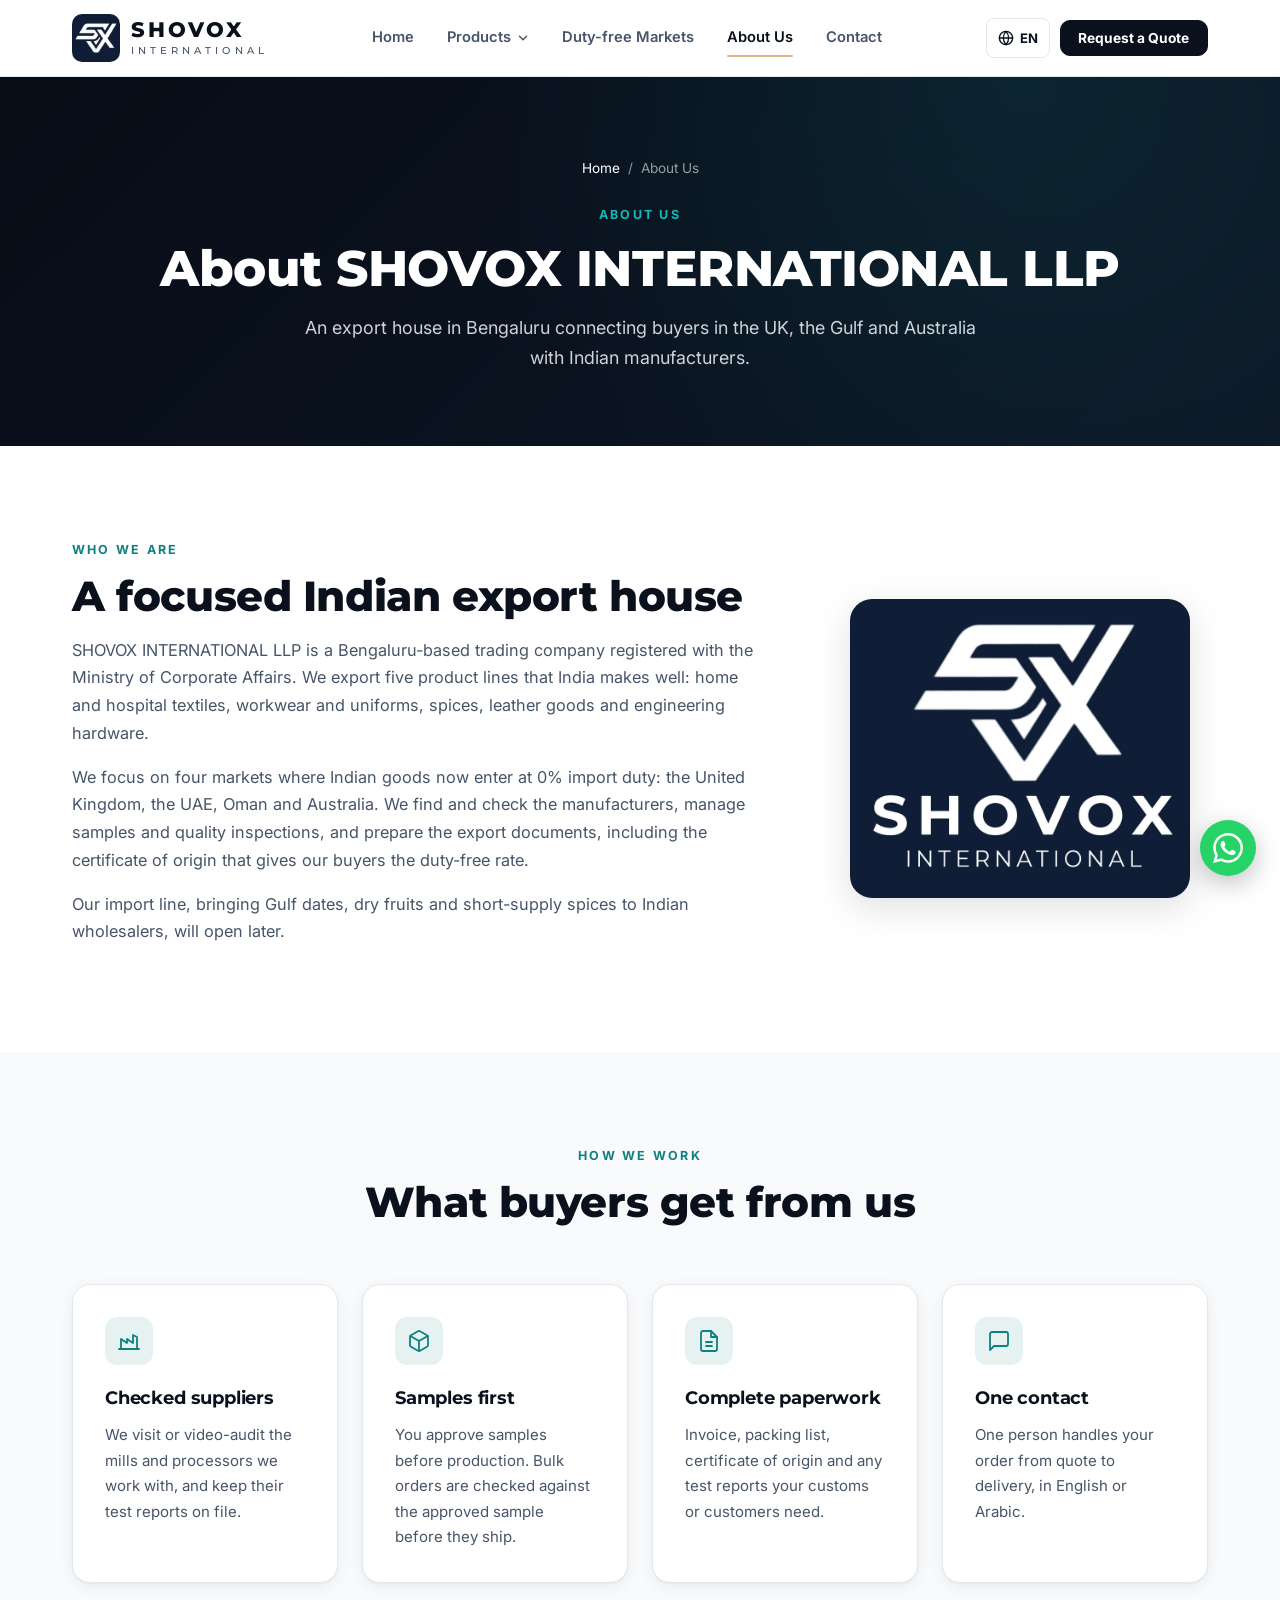
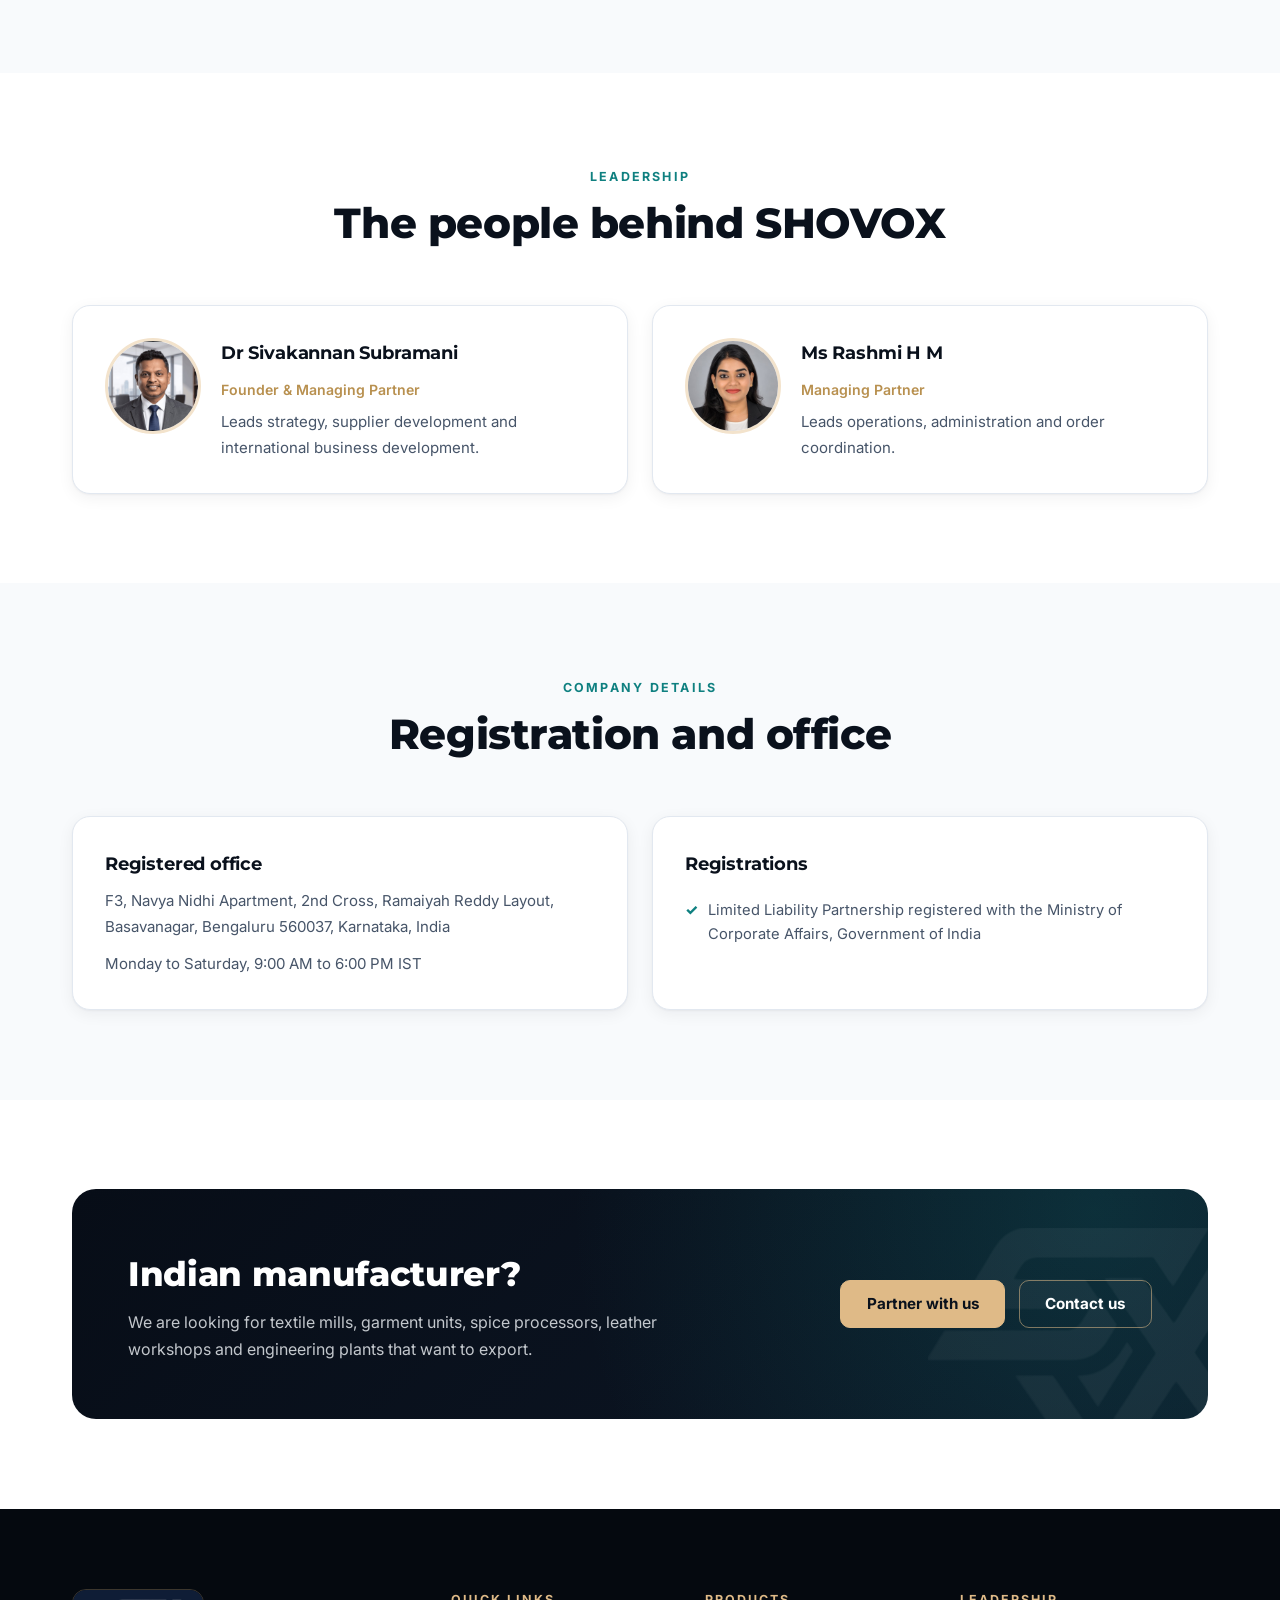
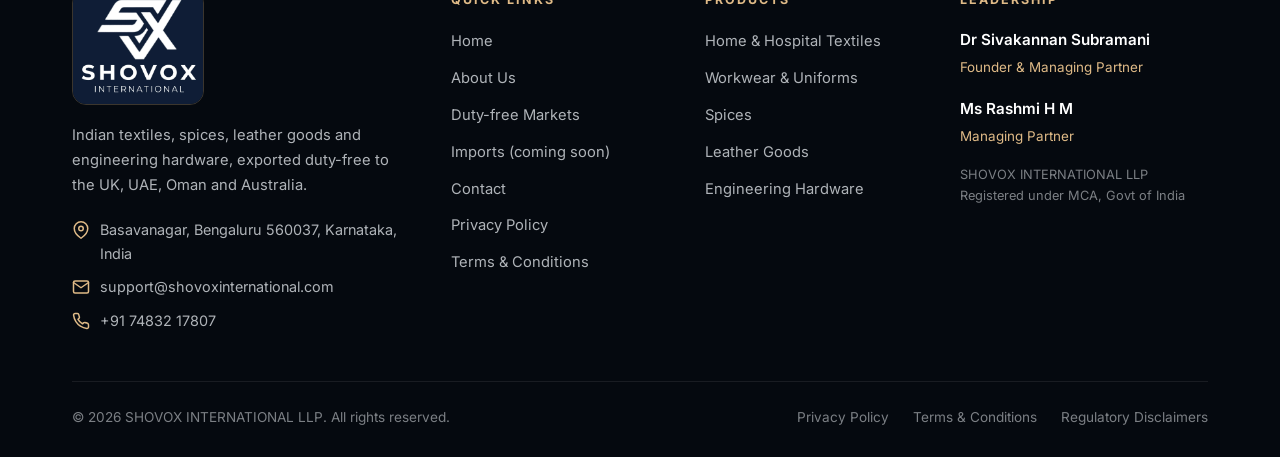
==== commit 27085120: "Refocus site on duty-free exports: textiles, workwear, spices, leather, engineering; UK/UAE/Oman/Aus" ====
--- a/about.html
+++ b/about.html
@@ -1,5 +1,5 @@
 <!DOCTYPE html>
-<html lang="en">
+<html lang="en" dir="ltr">
 <head>
   <meta charset="UTF-8">
   <meta name="viewport" content="width=device-width, initial-scale=1.0">
@@ -7,32 +7,23 @@
   <link rel="icon" href="assets/favicon-32.png" type="image/png" sizes="32x32">
   <link rel="apple-touch-icon" href="assets/apple-touch-icon.png">
   <meta name="theme-color" content="#0a111c">
-  <title>About Us — SHOVOX INTERNATIONAL LLP | India-Based International Trading Business</title>
-  <meta name="description" content="SHOVOX INTERNATIONAL LLP is an India-based international trading business focused on product sourcing, import and distribution, export opportunities and supplier collaboration.">
-  <meta name="keywords" content="About Shovox, Shovox International LLP, international trading business India, Bangalore trading company, responsible sourcing, Dr Sivakannan Subramani, Rashmi H M">
-
-  <!-- Open Graph -->
-  <meta property="og:title" content="About Us — SHOVOX INTERNATIONAL LLP | India-Based International Trading Business">
-  <meta property="og:description" content="SHOVOX INTERNATIONAL LLP is an India-based international trading business focused on product sourcing, import and distribution, export opportunities and supplier collaboration.">
+  <title>About SHOVOX INTERNATIONAL LLP — Indian Export House, Bengaluru</title>
+  <meta name="description" content="SHOVOX INTERNATIONAL LLP is a Bengaluru export house supplying Indian textiles, workwear, spices, leather goods and engineering hardware duty-free to the UK, UAE, Oman and Australia.">
+  <link rel="canonical" href="https://shovoxinternational.com/about.html">
+  <meta property="og:title" content="About SHOVOX INTERNATIONAL LLP — Indian Export House, Bengaluru">
+  <meta property="og:description" content="SHOVOX INTERNATIONAL LLP is a Bengaluru export house supplying Indian textiles, workwear, spices, leather goods and engineering hardware duty-free to the UK, UAE, Oman and Australia.">
   <meta property="og:type" content="website">
-  <meta property="og:url" content="https://shovoxinternational.com/about.html">
   <meta name="twitter:card" content="summary_large_image">
   <meta property="og:image" content="https://shovoxinternational.com/assets/og-image.jpg">
-  <link rel="canonical" href="https://shovoxinternational.com/about.html">
-
-  <!-- Google Fonts -->
+  <meta property="og:url" content="https://shovoxinternational.com/about.html">
+  <meta property="og:locale" content="en_IN">
   <link rel="preconnect" href="https://fonts.googleapis.com">
   <link rel="preconnect" href="https://fonts.gstatic.com" crossorigin>
-  <link href="https://fonts.googleapis.com/css2?family=Cinzel:wght@600;700;800&family=Inter:wght@400;500;600;700;800;900&family=Montserrat:wght@600;700;800;900&display=swap" rel="stylesheet">
-
-  <!-- Stylesheet -->
-  <link rel="stylesheet" href="css/main.css">
+  <link href="https://fonts.googleapis.com/css2?family=Inter:wght@400;500;600;700;800&family=Montserrat:wght@500;600;700;800&display=swap" rel="stylesheet">
+  <link rel="stylesheet" href="css/main.css?v=3">
 </head>
 <body>
 
-  <!-- ==========================================================================
-       HEADER & NAVIGATION
-       ========================================================================== -->
   <a class="skip-link" href="#main-content">Skip to content</a>
 
   <!-- ============ SITE HEADER (shared) ============ -->
@@ -46,15 +37,16 @@
         <ul class="nav-links">
           <li><a href="index.html" data-i18n="nav.home">Home</a></li>
           <li class="has-dropdown">
-            <button type="button" class="nav-drop-btn" aria-expanded="false" aria-controls="divisions-menu"><span data-i18n="nav.divisions">Divisions</span><svg viewBox="0 0 24 24" fill="none" stroke="currentColor" stroke-width="2.5" stroke-linecap="round" stroke-linejoin="round" aria-hidden="true"><path d="M6 9l6 6 6-6"/></svg></button>
-            <ul class="dropdown-menu" id="divisions-menu">
-            <li><a href="import-distribution.html"><span class="dd-title" data-i18n="nav.import">Import &amp; Distribution</span><span class="dd-desc" data-i18n="divisions.import.desc">Sourcing international products for the Indian market</span></a></li>
-            <li><a href="medical.html"><span class="dd-title" data-i18n="nav.medical">Medical Products</span><span class="dd-desc" data-i18n="divisions.medical.desc">Healthcare textiles, hospital garments and medical supplies</span></a></li>
-            <li><a href="foods-spices.html"><span class="dd-title" data-i18n="nav.foods">Foods &amp; Spices</span><span class="dd-desc" data-i18n="divisions.foods.desc">Indian agricultural products for global markets</span></a></li>
-            <li><a href="auto-parts.html"><span class="dd-title" data-i18n="nav.auto">Auto Parts</span><span class="dd-desc" data-i18n="divisions.auto.desc">Precision components and engineered parts</span></a></li>
-            <li><a href="elect.html"><span class="dd-title" data-i18n="nav.elect">SHOVOX ELECT</span><span class="dd-desc" data-i18n="divisions.elect.desc">Electronics sourcing, components and assembly</span></a></li>
+            <button type="button" class="nav-drop-btn" aria-expanded="false" aria-controls="products-menu"><span data-i18n="nav.products">Products</span><svg viewBox="0 0 24 24" fill="none" stroke="currentColor" stroke-width="2.5" stroke-linecap="round" stroke-linejoin="round" aria-hidden="true"><path d="M6 9l6 6 6-6"/></svg></button>
+            <ul class="dropdown-menu" id="products-menu">
+            <li><a href="textiles.html"><span class="dd-title" data-i18n="nav.textiles">Home &amp; Hospital Textiles</span><span class="dd-desc" data-i18n="prod.textiles_desc">Bed linen, towels, hotel and hospital linen</span></a></li>
+            <li><a href="workwear.html"><span class="dd-title" data-i18n="nav.workwear">Workwear &amp; Uniforms</span><span class="dd-desc" data-i18n="prod.workwear_desc">Scrubs, chef wear, coveralls, corporate uniforms</span></a></li>
+            <li><a href="foods-spices.html"><span class="dd-title" data-i18n="nav.spices">Spices</span><span class="dd-desc" data-i18n="prod.spices_desc">Turmeric, chilli, cumin, coriander, blends and tea</span></a></li>
+            <li><a href="leather.html"><span class="dd-title" data-i18n="nav.leather">Leather Goods</span><span class="dd-desc" data-i18n="prod.leather_desc">Bags, wallets, belts and gloves</span></a></li>
+            <li><a href="engineering.html"><span class="dd-title" data-i18n="nav.engineering">Engineering Hardware</span><span class="dd-desc" data-i18n="prod.engineering_desc">Fasteners, hand tools, castings, machined parts</span></a></li>
             </ul>
           </li>
+          <li><a href="markets.html" data-i18n="nav.markets">Duty-free Markets</a></li>
           <li><a href="about.html" data-i18n="nav.about">About Us</a></li>
           <li><a href="contact.html" data-i18n="nav.contact">Contact</a></li>
         </ul>
@@ -86,11 +78,13 @@
     </div>
     <nav class="mobile-nav-links" aria-label="Mobile">
       <a href="index.html" data-i18n="nav.home">Home</a>
-      <a href="import-distribution.html" data-i18n="nav.import">Import &amp; Distribution</a>
-      <a href="medical.html" data-i18n="nav.medical">Medical Products</a>
-      <a href="foods-spices.html" data-i18n="nav.foods">Foods &amp; Spices</a>
-      <a href="auto-parts.html" data-i18n="nav.auto">Auto Parts</a>
-      <a href="elect.html" data-i18n="nav.elect">SHOVOX ELECT</a>
+      <a href="textiles.html" data-i18n="nav.textiles">Home &amp; Hospital Textiles</a>
+      <a href="workwear.html" data-i18n="nav.workwear">Workwear &amp; Uniforms</a>
+      <a href="foods-spices.html" data-i18n="nav.spices">Spices</a>
+      <a href="leather.html" data-i18n="nav.leather">Leather Goods</a>
+      <a href="engineering.html" data-i18n="nav.engineering">Engineering Hardware</a>
+      <a href="markets.html" data-i18n="nav.markets">Duty-free Markets</a>
+      <a href="import-distribution.html" data-i18n="nav.imports">Imports (coming soon)</a>
       <a href="about.html" data-i18n="nav.about">About Us</a>
       <a href="contact.html" data-i18n="nav.contact">Contact</a>
     </nav>
@@ -106,380 +100,77 @@
   </div>
   <div id="main-content" tabindex="-1"></div>
 
-
-  <main>
-    <!-- ==========================================================================
-         PAGE HERO
-         ========================================================================== -->
-    <section class="page-hero">
-      <div class="container">
-        <span class="eyebrow">ABOUT US</span>
-        <h1>About SHOVOX INTERNATIONAL LLP</h1>
-        <p>India-based international trading. Responsible sourcing. Long-term partnerships.</p>
-      </div>
-    </section>
-
-    <!-- ==========================================================================
-         COMPANY OVERVIEW
-         ========================================================================== -->
-    <section class="section">
-      <div class="container">
-        <nav class="breadcrumb" aria-label="Breadcrumb">
-          <a href="index.html" data-i18n="nav.home">Home</a>
-          <span class="breadcrumb-sep">/</span>
-          <span style="color: var(--navy); font-weight: 600;">About Us</span>
-        </nav>
-
-        <div style="display: grid; grid-template-columns: 1.25fr 0.95fr; gap: 3rem; align-items: center;" class="hero-grid">
-          <div>
-            <span class="section-eyebrow">COMPANY OVERVIEW</span>
-            <h2 class="section-title" style="text-align: left; margin-bottom: 1.5rem;">
-              Connecting Indian Industry with Global Markets
-            </h2>
-            <div style="font-size: 1.05rem; color: var(--text-muted); line-height: 1.85; display: flex; flex-direction: column; gap: 1.25rem;">
-              <p>
-                <strong>SHOVOX INTERNATIONAL LLP</strong> is an India-based international trading business focused on product sourcing, import and distribution, export opportunities and collaboration with suitable suppliers and manufacturing partners.
-              </p>
-              <p>
-                Our business interests include hospital textiles, medical supplies, Indian foods and spices, precision-engineered components and electronics.
-              </p>
-              <p>
-                We aim to develop long-term business relationships through responsible sourcing, transparent communication and customer-focused commercial solutions.
-              </p>
-            </div>
-
-            <div style="display: flex; gap: 1rem; margin-top: 2rem; flex-wrap: wrap;">
-              <div style="background: var(--surface); padding: 0.85rem 1.25rem; border-radius: 10px; border: 1px solid var(--border);">
-                <div style="font-size: 1.4rem; font-weight: 900; color: var(--navy);">LLP</div>
-                <div style="font-size: 0.8rem; color: var(--text-muted); text-transform: uppercase;">Registered Entity</div>
-              </div>
-              <div style="background: var(--surface); padding: 0.85rem 1.25rem; border-radius: 10px; border: 1px solid var(--border);">
-                <div style="font-size: 1.4rem; font-weight: 900; color: var(--teal);">5</div>
-                <div style="font-size: 0.8rem; color: var(--text-muted); text-transform: uppercase;">Trade Divisions</div>
-              </div>
-              <div style="background: var(--surface); padding: 0.85rem 1.25rem; border-radius: 10px; border: 1px solid var(--border);">
-                <div style="font-size: 1.4rem; font-weight: 900; color: var(--gold-dark);">Bengaluru</div>
-                <div style="font-size: 0.8rem; color: var(--text-muted); text-transform: uppercase;">Headquarters</div>
-              </div>
-            </div>
-          </div>
-
-          <div style="text-align: center;">
-            <div class="card" style="padding: 2.5rem; background: var(--navy-card); border: 2px solid rgba(223, 186, 135, 0.4); box-shadow: var(--shadow-lg); text-align: center;">
-              <img src="assets/shovox-logo.webp" alt="Shovox Official Logo" style="max-width: 260px; margin: 0 auto 1.5rem; border-radius: 16px; border: 1px solid rgba(223, 186, 135, 0.3);">
-              <h3 style="color: var(--white); font-size: 1.3rem; margin-bottom: 0.5rem; font-family: var(--font-display);">
-                SHOVOX INTERNATIONAL LLP
-              </h3>
-              <p style="color: var(--gold); font-size: 0.85rem; letter-spacing: 0.15em; text-transform: uppercase; font-weight: 700; margin-bottom: 1rem;">
-                International Trading &amp; Sourcing
-              </p>
-              <p style="color: rgba(241, 245, 249, 0.75); font-size: 0.9rem; line-height: 1.6;">
-                Bridging capable Indian manufacturers and reliable global partners across healthcare, agricultural commodities, engineering, and electronics.
-              </p>
-            </div>
-          </div>
-        </div>
-      </div>
-    </section>
-
-    <!-- ==========================================================================
-         VISION, MISSION, VALUES
-         ========================================================================== -->
-    <section class="section section-alt">
-      <div class="container">
-        <div class="section-header">
-          <span class="section-eyebrow">OUR CORE FOUNDATION</span>
-          <h2 class="section-title">Vision, Mission &amp; Values</h2>
-          <p class="section-desc">
-            Guided by clear principles of commercial integrity, quality assurance, and mutual value creation.
-          </p>
-        </div>
-
-        <div class="cards-grid-3">
-
-          <!-- Vision -->
-          <div class="card" style="display: flex; flex-direction: column; justify-content: space-between;">
-            <div>
-              <div class="card-icon card-icon-teal" style="font-size: 1.8rem;">🌐</div>
-              <h3 style="font-size: 1.25rem;">Our Vision</h3>
-              <p style="margin-top: 0.75rem; font-size: 1rem; line-height: 1.75;">
-                To build a trusted international trading business connecting Indian suppliers with global markets.
-              </p>
-            </div>
-            <div style="margin-top: 1.5rem; padding-top: 1rem; border-top: 1px solid var(--border);">
-              <span class="tag tag-gold">Global Reach</span>
-            </div>
-          </div>
-
-          <!-- Mission -->
-          <div class="card" style="display: flex; flex-direction: column; justify-content: space-between;">
-            <div>
-              <div class="card-icon card-icon-teal" style="font-size: 1.8rem;">🎯</div>
-              <h3 style="font-size: 1.25rem;">Our Mission</h3>
-              <p style="margin-top: 0.75rem; font-size: 1rem; line-height: 1.75;">
-                To identify suitable sourcing opportunities and facilitate reliable product supply through responsible business practices and quality-focused coordination.
-              </p>
-            </div>
-            <div style="margin-top: 1.5rem; padding-top: 1rem; border-top: 1px solid var(--border);">
-              <span class="tag tag-gold">Responsible Supply</span>
-            </div>
-          </div>
-
-          <!-- Values -->
-          <div class="card" style="display: flex; flex-direction: column; justify-content: space-between;">
-            <div>
-              <div class="card-icon card-icon-teal" style="font-size: 1.8rem;">⚖️</div>
-              <h3 style="font-size: 1.25rem;">Our Values</h3>
-              <p style="margin-top: 0.75rem; font-size: 0.95rem; line-height: 1.6; color: var(--text-muted);">
-                Our foundational principles shape every supplier interaction, contract, and shipment:
-              </p>
-              <div style="display: flex; flex-wrap: wrap; gap: 0.5rem; margin-top: 1rem;">
-                <span class="tag">Integrity</span>
-                <span class="tag">Transparency</span>
-                <span class="tag">Reliability</span>
-                <span class="tag">Customer Focus</span>
-                <span class="tag">Responsible Sourcing</span>
-                <span class="tag">Long-Term Partnerships</span>
-              </div>
-            </div>
-            <div style="margin-top: 1.5rem; padding-top: 1rem; border-top: 1px solid var(--border);">
-              <span class="tag tag-gold">Ethical Trading</span>
-            </div>
-          </div>
-
-        </div>
-      </div>
-    </section>
-
-    <!-- ==========================================================================
-         OUR BUSINESS DIVISIONS
-         ========================================================================== -->
-    <section class="section">
-      <div class="container">
-        <div class="section-header">
-          <span class="section-eyebrow">OUR SPECIALISED VERTICALS</span>
-          <h2 class="section-title">Our Business Divisions</h2>
-          <p class="section-desc">
-            Five focused divisions addressing distinct international trade verticals and diverse market needs.
-          </p>
-        </div>
-
-        <div class="cards-grid" style="grid-template-columns: repeat(auto-fill, minmax(220px, 1fr));">
-
-          <!-- Division 1 -->
-          <div class="card" style="text-align: center; display: flex; flex-direction: column; justify-content: space-between;">
-            <div>
-              <div class="card-icon card-icon-navy" style="margin: 0 auto 1rem; font-size: 1.8rem;">🚢</div>
-              <h3>SHOVOX IMPORT &amp; DISTRIBUTION</h3>
-              <p style="font-size: 0.88rem; margin-top: 0.5rem;">
-                Exploring opportunities to source and distribute quality international products in the Indian market.
-              </p>
-            </div>
-            <div style="margin-top: 1.25rem;">
-              <a href="import-distribution.html" class="btn btn-sm btn-outline" style="color: var(--navy); border-color: var(--teal); width: 100%;">
-                View Details &rarr;
-              </a>
-            </div>
-          </div>
-
-          <!-- Division 2 -->
-          <div class="card" style="text-align: center; display: flex; flex-direction: column; justify-content: space-between;">
-            <div>
-              <div class="card-icon card-icon-navy" style="margin: 0 auto 1rem; font-size: 1.8rem;">🩺</div>
-              <h3>SHOVOX MEDICAL</h3>
-              <p style="font-size: 0.88rem; margin-top: 0.5rem;">
-                Healthcare textiles, hospital bed linen, patient gowns, uniforms and medical supply coordination.
-              </p>
-            </div>
-            <div style="margin-top: 1.25rem;">
-              <a href="medical.html" class="btn btn-sm btn-outline" style="color: var(--navy); border-color: var(--teal); width: 100%;">
-                View Details &rarr;
-              </a>
-            </div>
-          </div>
-
-          <!-- Division 3 -->
-          <div class="card" style="text-align: center; display: flex; flex-direction: column; justify-content: space-between;">
-            <div>
-              <div class="card-icon card-icon-navy" style="margin: 0 auto 1rem; font-size: 1.8rem;">🌾</div>
-              <h3>SHOVOX FOODS &amp; SPICES</h3>
-              <p style="font-size: 0.88rem; margin-top: 0.5rem;">
-                Pure Indian spices, turmeric powder, CTC black tea and premium agricultural commodities for global buyers.
-              </p>
-            </div>
-            <div style="margin-top: 1.25rem;">
-              <a href="foods-spices.html" class="btn btn-sm btn-outline" style="color: var(--navy); border-color: var(--teal); width: 100%;">
-                View Details &rarr;
-              </a>
-            </div>
-          </div>
-
-          <!-- Division 4 -->
-          <div class="card" style="text-align: center; display: flex; flex-direction: column; justify-content: space-between;">
-            <div>
-              <div class="card-icon card-icon-navy" style="margin: 0 auto 1rem; font-size: 1.8rem;">⚙️</div>
-              <h3>SHOVOX AUTO PARTS</h3>
-              <p style="font-size: 0.88rem; margin-top: 0.5rem;">
-                Precision-engineered components, CNC turned parts, shafts, bushes and industrial replacement spares.
-              </p>
-            </div>
-            <div style="margin-top: 1.25rem;">
-              <a href="auto-parts.html" class="btn btn-sm btn-outline" style="color: var(--navy); border-color: var(--teal); width: 100%;">
-                View Details &rarr;
-              </a>
-            </div>
-          </div>
-
-          <!-- Division 5 -->
-          <div class="card" style="text-align: center; display: flex; flex-direction: column; justify-content: space-between;">
-            <div>
-              <div class="card-icon card-icon-navy" style="margin: 0 auto 1rem; font-size: 1.8rem;">⚡</div>
-              <h3>SHOVOX ELECT</h3>
-              <p style="font-size: 0.88rem; margin-top: 0.5rem;">
-                Electronics sourcing, components, wire harnesses, circuit assemblies and consumer electrical products.
-              </p>
-            </div>
-            <div style="margin-top: 1.25rem;">
-              <a href="elect.html" class="btn btn-sm btn-outline" style="color: var(--navy); border-color: var(--teal); width: 100%;">
-                View Details &rarr;
-              </a>
-            </div>
-          </div>
-
-        </div>
-      </div>
-    </section>
-
-    <!-- ==========================================================================
-         LEADERSHIP
-         ========================================================================== -->
-    <section class="section section-alt">
-      <div class="container">
-        <div class="section-header">
-          <span class="section-eyebrow">LEADERSHIP TEAM</span>
-          <h2 class="section-title">Our Leadership</h2>
-          <p class="section-desc">
-            Experienced leadership committed to strategic sourcing initiatives, transparent communication, and long-term business partnerships.
-          </p>
-        </div>
-
-        <div style="max-width: 920px; margin: 0 auto;">
-          <div class="cards-grid-2">
-
-            <!-- Profile 1: Dr Sivakannan Subramani -->
-            <div class="card" style="padding: 2.25rem; display: flex; flex-direction: column; align-items: flex-start; text-align: left;">
-              <div style="display: flex; align-items: center; gap: 1.25rem; margin-bottom: 1.25rem; width: 100%;">
-                <img src="assets/sivakannan_subramani.jpg" alt="Dr Sivakannan Subramani — Founder &amp; Managing Partner, SHOVOX INTERNATIONAL LLP" class="profile-photo" style="width:160px;height:160px;border-radius:50%;object-fit:cover;object-position:center top;border:3px solid #dfba87;box-shadow:0 8px 24px rgba(10,17,28,0.2);flex-shrink:0;">
-                <div>
-                  <h3 style="font-size: 1.25rem; margin-bottom: 0.25rem; color: var(--navy);">Dr Sivakannan Subramani</h3>
-                  <span class="tag tag-gold" style="font-size: 0.78rem;">Founder &amp; Managing Partner</span>
-                </div>
-              </div>
-              <p style="font-size: 0.95rem; line-height: 1.75; color: var(--text-muted);">
-                Dr Sivakannan Subramani is the Founder and Managing Partner of SHOVOX INTERNATIONAL LLP. He leads the business's strategic direction, sourcing initiatives and international business development.
-              </p>
-            </div>
-
-            <!-- Profile 2: Ms Rashmi H M -->
-            <div class="card" style="padding: 2.25rem; display: flex; flex-direction: column; align-items: flex-start; text-align: left;">
-              <div style="display: flex; align-items: center; gap: 1.25rem; margin-bottom: 1.25rem; width: 100%;">
-                <img src="assets/rashmi_hm.jpg" alt="Ms Rashmi H M — Managing Partner, SHOVOX INTERNATIONAL LLP" class="profile-photo" style="width:160px;height:160px;border-radius:50%;object-fit:cover;object-position:center top;border:3px solid #dfba87;box-shadow:0 8px 24px rgba(10,17,28,0.2);flex-shrink:0;">
-                <div>
-                  <h3 style="font-size: 1.25rem; margin-bottom: 0.25rem; color: var(--navy);">Ms Rashmi H M</h3>
-                  <span class="tag tag-gold" style="font-size: 0.78rem;">Managing Partner</span>
-                </div>
-              </div>
-              <p style="font-size: 0.95rem; line-height: 1.75; color: var(--text-muted);">
-                Managing Partner at SHOVOX INTERNATIONAL LLP, contributing to operational coordination, administrative governance, and business management.
-              </p>
-            </div>
-
-          </div>
-        </div>
-      </div>
-    </section>
-
-    <!-- ==========================================================================
-         LOCATION
-         ========================================================================== -->
-    <section class="section">
-      <div class="container">
-        <div class="section-header">
-          <span class="section-eyebrow">HEADQUARTERS</span>
-          <h2 class="section-title">Our Location</h2>
-          <p class="section-desc">
-            Strategically located in Bengaluru, Karnataka — India's premier commercial and technological hub.
-          </p>
-        </div>
-
-        <div style="max-width: 800px; margin: 0 auto;">
-          <div class="card" style="padding: 2.25rem; border-left: 4px solid var(--gold); display: flex; align-items: flex-start; gap: 1.5rem;">
-            <div style="font-size: 2.25rem; line-height: 1; flex-shrink: 0;">📍</div>
-            <div>
-              <h3 style="font-size: 1.2rem; color: var(--navy); margin-bottom: 0.5rem;">
-                Registered Office — Bengaluru, Karnataka, India
-              </h3>
-              <p style="font-size: 1rem; color: var(--text-muted); line-height: 1.7; margin-bottom: 1rem;">
-                F3, Navya Nidhi Apartment, 2nd Cross, Ramaiyah Reddy Layout,<br>
-                Basavanagar, Bangalore — 560037, Karnataka, India
-              </p>
-              <div style="display: flex; gap: 1.5rem; flex-wrap: wrap; font-size: 0.9rem; color: var(--text-muted);">
-                <span><strong>Operating Hours:</strong> Mon–Sat: 9:00 AM – 6:00 PM IST</span>
-                <span><strong>Corporate Inquiries:</strong> <a href="mailto:support@shovoxinternational.com" style="color: var(--teal); font-weight: 600;">support@shovoxinternational.com</a></span>
-              </div>
-            </div>
-          </div>
-        </div>
-      </div>
-    </section>
-
-    <!-- ==========================================================================
-         JOIN AS A SUPPLIER CTA
-         ========================================================================== -->
-    <section class="section section-dark" style="text-align: center;">
-      <div class="container">
-        <div style="max-width: 720px; margin: 0 auto;">
-          <span class="section-eyebrow" style="color: var(--gold);">SUPPLIER PARTNERSHIP</span>
-          <h2 class="section-title" style="color: var(--white); margin-bottom: 1.25rem;">
-            Join Us as a Supplier or Manufacturing Partner
-          </h2>
-          <p class="section-desc" style="color: rgba(241, 245, 249, 0.85); margin-bottom: 2rem;">
-            Are you an Indian manufacturer or certified producer looking to expand your reach into international markets? We actively invite qualified suppliers across textiles, agricultural produce, automotive engineering, and electronics to partner with us.
-          </p>
-          <div style="display: flex; justify-content: center; gap: 1rem; flex-wrap: wrap;">
-            <a href="contact.html" class="btn btn-gold">
-              Partner With SHOVOX &rarr;
-            </a>
-            <a href="contact.html" class="btn btn-outline">
-              Contact Trade Desk
-            </a>
-          </div>
-        </div>
-      </div>
-    </section>
-  </main>
-
-  <!-- ==========================================================================
-       WHATSAPP FLOATING BUTTON
-       ========================================================================== -->
-<!-- ==========================================================================
-       FOOTER
-       ========================================================================== -->
-    <!-- ==========================================================================
-       FOOTER
-       ========================================================================== -->
-  
-
-  <!-- ==========================================================================
-       SCRIPTS
-       ========================================================================== -->
+  <section class="page-hero">
+    <div class="container">
+      <nav class="breadcrumb" aria-label="Breadcrumb"><a href="index.html" data-i18n="nav.home">Home</a><span class="breadcrumb-sep">/</span><span>About Us</span></nav>
+      <span class="eyebrow">About us</span>
+      <h1>About SHOVOX INTERNATIONAL LLP</h1>
+      <p>An export house in Bengaluru connecting buyers in the UK, the Gulf and Australia with Indian manufacturers.</p>
+    </div>
+  </section>
+  <section class="section">
+    <div class="container">
+      <div class="about-grid">
+        <div>
+          <span class="section-eyebrow">Who we are</span>
+          <h2 class="section-title" style="text-align:start;">A focused Indian export house</h2>
+          <p class="lead-p">SHOVOX INTERNATIONAL LLP is a Bengaluru-based trading company registered with the Ministry of Corporate Affairs. We export five product lines that India makes well: home and hospital textiles, workwear and uniforms, spices, leather goods and engineering hardware.</p>
+          <p class="lead-p">We focus on four markets where Indian goods now enter at 0% import duty: the United Kingdom, the UAE, Oman and Australia. We find and check the manufacturers, manage samples and quality inspections, and prepare the export documents, including the certificate of origin that gives our buyers the duty-free rate.</p>
+          <p class="lead-p">Our import line, bringing Gulf dates, dry fruits and short-supply spices to Indian wholesalers, will open later.</p>
+        </div>
+        <div class="about-logo"><img src="assets/shovox-logo.webp" alt="SHOVOX INTERNATIONAL logo" width="800" height="704" loading="lazy"></div>
+      </div>
+    </div>
+  </section>
+  <section class="section section-alt">
+    <div class="container">
+      <div class="section-header"><span class="section-eyebrow">How we work</span><h2 class="section-title">What buyers get from us</h2></div>
+      <div class="grid-4">
+        <div class="card"><div class="card-icon card-icon-teal"><svg viewBox="0 0 24 24" fill="none" stroke="currentColor" stroke-width="1.8" stroke-linecap="round" stroke-linejoin="round" aria-hidden="true"><path d="M2 20h20M4 20V10l6 4V10l6 4V6l4 2v12"/></svg></div><h3>Checked suppliers</h3><p>We visit or video-audit the mills and processors we work with, and keep their test reports on file.</p></div>
+        <div class="card"><div class="card-icon card-icon-teal"><svg viewBox="0 0 24 24" fill="none" stroke="currentColor" stroke-width="1.8" stroke-linecap="round" stroke-linejoin="round" aria-hidden="true"><path d="M21 16V8a2 2 0 0 0-1-1.73l-7-4a2 2 0 0 0-2 0l-7 4A2 2 0 0 0 3 8v8a2 2 0 0 0 1 1.73l7 4a2 2 0 0 0 2 0l7-4A2 2 0 0 0 21 16z"/><path d="M3.27 6.96L12 12.01l8.73-5.05M12 22.08V12"/></svg></div><h3>Samples first</h3><p>You approve samples before production. Bulk orders are checked against the approved sample before they ship.</p></div>
+        <div class="card"><div class="card-icon card-icon-teal"><svg viewBox="0 0 24 24" fill="none" stroke="currentColor" stroke-width="1.8" stroke-linecap="round" stroke-linejoin="round" aria-hidden="true"><path d="M14 2H6a2 2 0 0 0-2 2v16a2 2 0 0 0 2 2h12a2 2 0 0 0 2-2V8z"/><path d="M14 2v6h6M9 13h6M9 17h6"/></svg></div><h3>Complete paperwork</h3><p>Invoice, packing list, certificate of origin and any test reports your customs or customers need.</p></div>
+        <div class="card"><div class="card-icon card-icon-teal"><svg viewBox="0 0 24 24" fill="none" stroke="currentColor" stroke-width="1.8" stroke-linecap="round" stroke-linejoin="round" aria-hidden="true"><path d="M21 15a2 2 0 0 1-2 2H7l-4 4V5a2 2 0 0 1 2-2h14a2 2 0 0 1 2 2z"/></svg></div><h3>One contact</h3><p>One person handles your order from quote to delivery, in English or Arabic.</p></div>
+      </div>
+    </div>
+  </section>
+  <section class="section">
+    <div class="container">
+      <div class="section-header"><span class="section-eyebrow">Leadership</span><h2 class="section-title">The people behind SHOVOX</h2></div>
+      <div class="cards-grid-2">
+        <div class="card leader-card"><img src="assets/sivakannan_subramani.jpg" alt="Dr Sivakannan Subramani" width="120" height="120" loading="lazy"><div><h3>Dr Sivakannan Subramani</h3><span class="leader-role" data-i18n="footer.founder">Founder &amp; Managing Partner</span><p>Leads strategy, supplier development and international business development.</p></div></div>
+        <div class="card leader-card"><img src="assets/rashmi_hm.jpg" alt="Ms Rashmi H M" width="120" height="120" loading="lazy"><div><h3>Ms Rashmi H M</h3><span class="leader-role" data-i18n="footer.partner">Managing Partner</span><p>Leads operations, administration and order coordination.</p></div></div>
+      </div>
+    </div>
+  </section>
+  <section class="section section-alt">
+    <div class="container">
+      <div class="section-header"><span class="section-eyebrow">Company details</span><h2 class="section-title">Registration and office</h2></div>
+      <div class="cards-grid-2">
+        <div class="card"><h3>Registered office</h3><p>F3, Navya Nidhi Apartment, 2nd Cross, Ramaiyah Reddy Layout, Basavanagar, Bengaluru 560037, Karnataka, India</p><p style="margin-top:0.75rem;">Monday to Saturday, 9:00 AM to 6:00 PM IST</p></div>
+        <div class="card"><h3>Registrations</h3><ul class="partner-list"><li><span class="check-icon">&#10003;</span><div>Limited Liability Partnership registered with the Ministry of Corporate Affairs, Government of India</div></li>
+          <!-- REGISTRATIONS: when issued, add these two lines here (copy the <li> above):
+          IEC (Importer Exporter Code): __________
+          GSTIN: _______________ -->
+        </ul></div>
+      </div>
+    </div>
+  </section>
+  <section class="section">
+    <div class="container">
+      <div class="cta-band">
+        <div><h2>Indian manufacturer?</h2><p>We are looking for textile mills, garment units, spice processors, leather workshops and engineering plants that want to export.</p></div>
+        <div class="actions"><a href="contact.html?category=Supplier" class="btn btn-gold">Partner with us</a><a href="contact.html" class="btn btn-outline">Contact us</a></div>
+      </div>
+    </div>
+  </section>
+
   <!-- ============ SITE FOOTER (shared) ============ -->
   <footer class="footer">
     <div class="container">
       <div class="footer-grid">
         <div class="footer-brand">
           <a href="index.html" aria-label="SHOVOX INTERNATIONAL LLP home"><img src="assets/shovox-logo.webp" alt="SHOVOX INTERNATIONAL" class="footer-logo" width="132" height="116" loading="lazy"></a>
-          <p data-i18n="footer.tagline">Connecting Global Markets Through Quality and Trust.</p>
+          <p>Indian textiles, spices, leather goods and engineering hardware, exported duty-free to the UK, UAE, Oman and Australia.</p>
           <ul class="footer-contact">
             <li><svg viewBox="0 0 24 24" fill="none" stroke="currentColor" stroke-width="2" stroke-linecap="round" stroke-linejoin="round" aria-hidden="true"><path d="M21 10c0 7-9 13-9 13s-9-6-9-13a9 9 0 0 1 18 0z"/><circle cx="12" cy="10" r="3"/></svg><span>Basavanagar, Bengaluru 560037, Karnataka, India</span></li>
             <li><svg viewBox="0 0 24 24" fill="none" stroke="currentColor" stroke-width="2" stroke-linecap="round" stroke-linejoin="round" aria-hidden="true"><rect x="2" y="4" width="20" height="16" rx="2"/><path d="M22 6l-10 7L2 6"/></svg><a href="mailto:support@shovoxinternational.com">support@shovoxinternational.com</a></li>
@@ -491,19 +182,21 @@
           <ul class="footer-links">
             <li><a href="index.html" data-i18n="nav.home">Home</a></li>
             <li><a href="about.html" data-i18n="nav.about">About Us</a></li>
+            <li><a href="markets.html" data-i18n="nav.markets">Duty-free Markets</a></li>
+            <li><a href="import-distribution.html" data-i18n="nav.imports">Imports (coming soon)</a></li>
             <li><a href="contact.html" data-i18n="nav.contact">Contact</a></li>
             <li><a href="privacy.html" data-i18n="footer.privacy">Privacy Policy</a></li>
             <li><a href="terms.html" data-i18n="footer.terms">Terms &amp; Conditions</a></li>
           </ul>
         </div>
         <div>
-          <h4 data-i18n="footer.divisions_label">Our Divisions</h4>
+          <h4 data-i18n="nav.products">Products</h4>
           <ul class="footer-links">
-            <li><a href="import-distribution.html" data-i18n="nav.import">Import &amp; Distribution</a></li>
-            <li><a href="medical.html" data-i18n="nav.medical">Medical Products</a></li>
-            <li><a href="foods-spices.html" data-i18n="nav.foods">Foods &amp; Spices</a></li>
-            <li><a href="auto-parts.html" data-i18n="nav.auto">Auto Parts</a></li>
-            <li><a href="elect.html" data-i18n="nav.elect">SHOVOX ELECT</a></li>
+            <li><a href="textiles.html" data-i18n="nav.textiles">Home &amp; Hospital Textiles</a></li>
+            <li><a href="workwear.html" data-i18n="nav.workwear">Workwear &amp; Uniforms</a></li>
+            <li><a href="foods-spices.html" data-i18n="nav.spices">Spices</a></li>
+            <li><a href="leather.html" data-i18n="nav.leather">Leather Goods</a></li>
+            <li><a href="engineering.html" data-i18n="nav.engineering">Engineering Hardware</a></li>
           </ul>
         </div>
         <div>
@@ -511,6 +204,8 @@
           <div class="footer-leader"><strong>Dr Sivakannan Subramani</strong><span data-i18n="footer.founder">Founder &amp; Managing Partner</span></div>
           <div class="footer-leader"><strong>Ms Rashmi H M</strong><span data-i18n="footer.partner">Managing Partner</span></div>
           <p class="footer-reg">SHOVOX INTERNATIONAL LLP<br>Registered under MCA, Govt of India</p>
+          <!-- REGISTRATIONS: when the IEC and GSTIN are issued, replace this comment with
+          <p class="footer-reg">IEC: __________ &middot; GSTIN: _______________</p> -->
         </div>
       </div>
       <div class="footer-bottom">
@@ -526,8 +221,19 @@
 
   <a href="https://wa.me/917483217807" class="whatsapp-float" target="_blank" rel="noopener noreferrer" aria-label="Chat with us on WhatsApp"><svg viewBox="0 0 24 24" xmlns="http://www.w3.org/2000/svg" aria-hidden="true"><path d="M17.472 14.382c-.297-.149-1.758-.867-2.03-.967-.273-.099-.471-.148-.67.15-.197.297-.767.966-.94 1.164-.173.199-.347.223-.644.075-.297-.15-1.255-.463-2.39-1.475-.883-.788-1.48-1.761-1.653-2.059-.173-.297-.018-.458.13-.606.134-.133.298-.347.446-.52.149-.174.198-.298.298-.497.099-.198.05-.371-.025-.52-.075-.149-.669-1.612-.916-2.207-.242-.579-.487-.5-.669-.51-.173-.008-.371-.01-.57-.01-.198 0-.52.074-.792.372-.272.297-1.04 1.016-1.04 2.479 0 1.462 1.065 2.875 1.213 3.074.149.198 2.096 3.2 5.077 4.487.709.306 1.262.489 1.694.625.712.227 1.36.195 1.871.118.571-.085 1.758-.719 2.006-1.413.248-.694.248-1.289.173-1.413-.074-.124-.272-.198-.57-.347m-5.421 7.403h-.004a9.87 9.87 0 01-5.031-1.378l-.361-.214-3.741.982.998-3.648-.235-.374a9.86 9.86 0 01-1.51-5.26c.001-5.45 4.436-9.884 9.888-9.884 2.64 0 5.122 1.03 6.988 2.898a9.825 9.825 0 012.893 6.994c-.003 5.45-4.437 9.884-9.885 9.884m8.413-18.297A11.815 11.815 0 0012.05 0C5.495 0 .16 5.335.157 11.892c0 2.096.547 4.142 1.588 5.945L.057 24l6.305-1.654a11.882 11.882 0 005.683 1.448h.005c6.554 0 11.89-5.335 11.893-11.893a11.821 11.821 0 00-3.48-8.413z"/></svg></a>
 
-  <script src="js/i18n.js"></script>
-  <script src="js/nav.js"></script>
-  <script src="js/forms.js"></script>
+  
+  <script src="js/i18n.js?v=3"></script>
+  <script src="js/nav.js?v=3"></script>
+  <script src="js/forms.js?v=3"></script>
+  <script>
+    (function () {
+      var p = new URLSearchParams(location.search).get('category');
+      var s = document.getElementById('enquiry-category');
+      if (p && s) { for (var i = 0; i < s.options.length; i++) { if (s.options[i].value.toLowerCase().indexOf(p.toLowerCase()) > -1) { s.selectedIndex = i; break; } } }
+      document.querySelectorAll('[data-prefill]').forEach(function (a) {
+        a.addEventListener('click', function () { var f = document.getElementById('enquiry-product'); if (f) f.value = a.getAttribute('data-prefill'); });
+      });
+    })();
+  </script>
 </body>
 </html>
--- a/css/main.css
+++ b/css/main.css
@@ -477,3 +477,53 @@
 /* Prevent long emails/URLs from forcing grid columns wider than the screen */
 .contact-layout > *, .enquiry-layout > *, .enquiry-grid > *, .hero-grid > *, .footer-grid > * { min-width: 0; }
 a[href^="mailto:"] { overflow-wrap: anywhere; }
+
+/* ==========================================================================
+   EXPORT-FOCUS COMPONENTS
+   ========================================================================== */
+.spec-line { display: block; margin-top: 0.25rem; font-size: 0.8rem; font-weight: 600; color: var(--teal); }
+.product-card .spec-line { margin: -0.25rem 0 0.75rem; }
+.product-card .link-arrow { margin-top: auto; }
+.division-tile .spec-line { margin: 0.75rem 0 0; }
+.division-tile { position: relative; }
+.rank-tag { position: absolute; top: 1.5rem; right: 1.5rem; font-family: var(--font-display); font-weight: 800; font-size: 0.85rem; color: var(--text-light); }
+[dir="rtl"] .rank-tag { right: auto; left: 1.5rem; }
+
+.mc-code {
+  display: inline-flex; align-items: center; justify-content: center; flex-shrink: 0;
+  min-width: 44px; height: 44px; padding: 0 0.5rem; border-radius: 10px;
+  background: var(--navy); color: var(--gold); font-family: var(--font-display); font-weight: 800; font-size: 0.85rem; letter-spacing: 0.04em;
+}
+.mc-lg { min-width: 56px; height: 56px; font-size: 1rem; border-radius: 12px; }
+.market-chips { display: grid; grid-template-columns: repeat(4, 1fr); gap: 1rem; }
+.market-chip { display: flex; align-items: center; gap: 0.85rem; padding: 1rem 1.1rem; background: #fff; border: 1px solid var(--border); border-radius: 14px; }
+.market-chip strong { display: block; color: var(--navy); font-size: 0.95rem; line-height: 1.3; }
+.market-chip small { color: var(--teal); font-weight: 700; font-size: 0.8rem; }
+.market-head { display: flex; align-items: center; gap: 1rem; margin-bottom: 0.9rem; }
+.market-head h3 { margin: 0; }
+.market-deal { display: block; font-size: 0.82rem; font-weight: 600; color: var(--gold-dark); }
+.table-wrap { overflow-x: auto; border: 1px solid var(--border); border-radius: var(--radius-lg); background: #fff; box-shadow: var(--shadow); }
+.duty-table { width: 100%; border-collapse: collapse; font-size: 0.92rem; min-width: 560px; }
+.duty-table th, .duty-table td { padding: 0.9rem 1.1rem; text-align: start; border-bottom: 1px solid var(--border); }
+.duty-table thead th { background: var(--navy); color: #fff; font-size: 0.78rem; letter-spacing: 0.1em; text-transform: uppercase; }
+.duty-table tbody th { color: var(--navy); font-weight: 600; }
+.duty-table td { color: var(--teal); font-weight: 600; }
+.duty-table tbody tr:last-child > * { border-bottom: 0; }
+.footnote { margin-top: 1.25rem; font-size: 0.8rem; color: var(--text-muted); text-align: center; }
+.soon-tag { display: inline-block; margin-bottom: 0.6rem; padding: 0.2rem 0.7rem; border-radius: 999px; background: rgba(223, 186, 135, 0.18); color: var(--gold); font-size: 0.72rem; font-weight: 700; letter-spacing: 0.12em; text-transform: uppercase; }
+.about-grid { display: grid; grid-template-columns: 1.3fr 0.7fr; gap: clamp(2rem, 5vw, 4rem); align-items: center; }
+.about-logo img { width: 100%; max-width: 340px; margin: 0 auto; border-radius: 22px; box-shadow: var(--shadow-lg); }
+.lead-p { color: var(--text-muted); margin-bottom: 1rem; font-size: 1.02rem; }
+.leader-card { display: flex; gap: 1.25rem; align-items: flex-start; }
+.leader-card img { width: 96px; height: 96px; border-radius: 50%; object-fit: cover; flex-shrink: 0; border: 3px solid var(--gold-light); }
+.leader-role { display: block; color: var(--gold-dark); font-weight: 600; font-size: 0.88rem; margin-bottom: 0.5rem; }
+.contact-card .icon-tile { width: 44px; height: 44px; margin-bottom: 1rem; }
+.contact-card p a { color: var(--teal); font-weight: 600; }
+@media (max-width: 1080px) { .market-chips { grid-template-columns: repeat(2, 1fr); } .about-grid { grid-template-columns: 1fr; } }
+@media (max-width: 640px) { .market-chips { grid-template-columns: 1fr; } .leader-card { flex-direction: column; } }
+.markets-grid { display: grid; grid-template-columns: repeat(2, 1fr); gap: 1.5rem; }
+@media (max-width: 760px) { .markets-grid { grid-template-columns: 1fr; } }
+.about-logo img { height: auto; aspect-ratio: 1323 / 1165; object-fit: cover; }
+.grid-4 { display: grid; grid-template-columns: repeat(4, 1fr); gap: 1.5rem; }
+@media (max-width: 1080px) { .grid-4 { grid-template-columns: repeat(2, 1fr); } .about-logo img { max-width: 240px; } }
+@media (max-width: 640px) { .grid-4 { grid-template-columns: 1fr; } }
